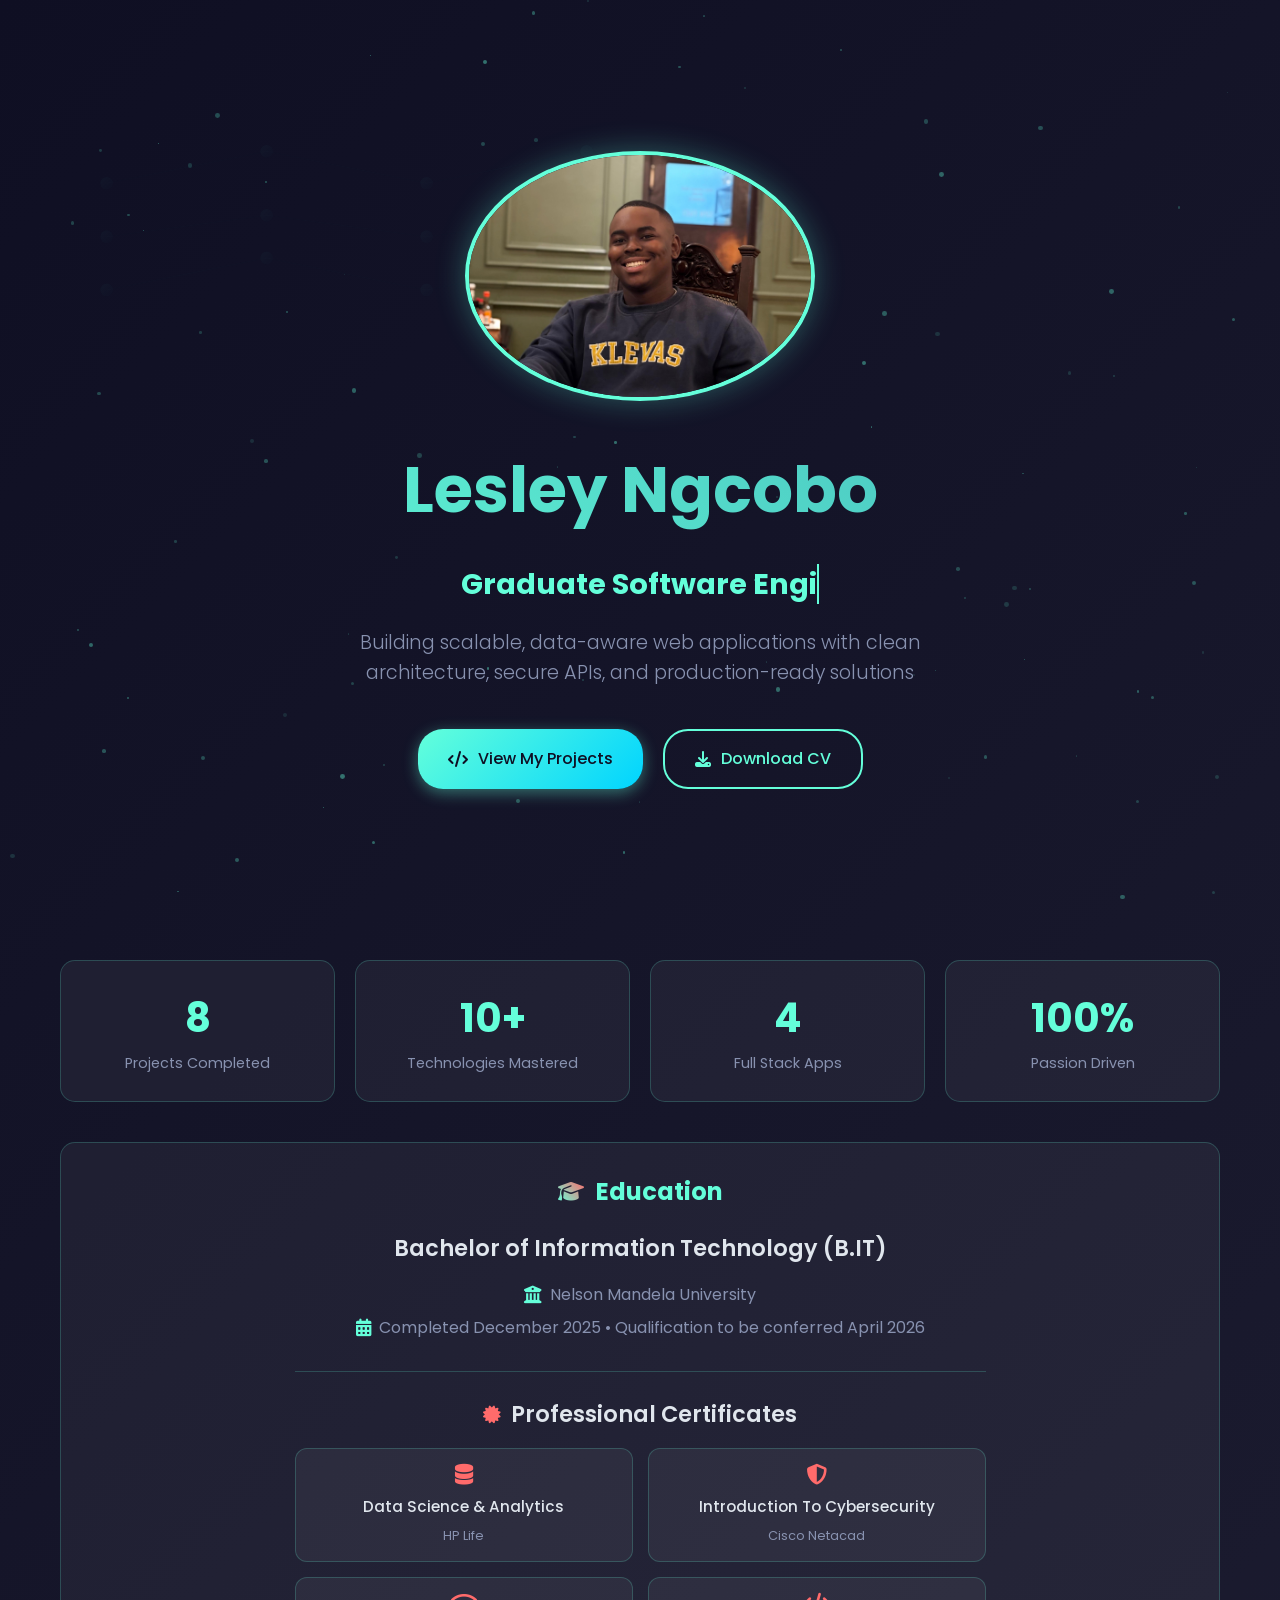
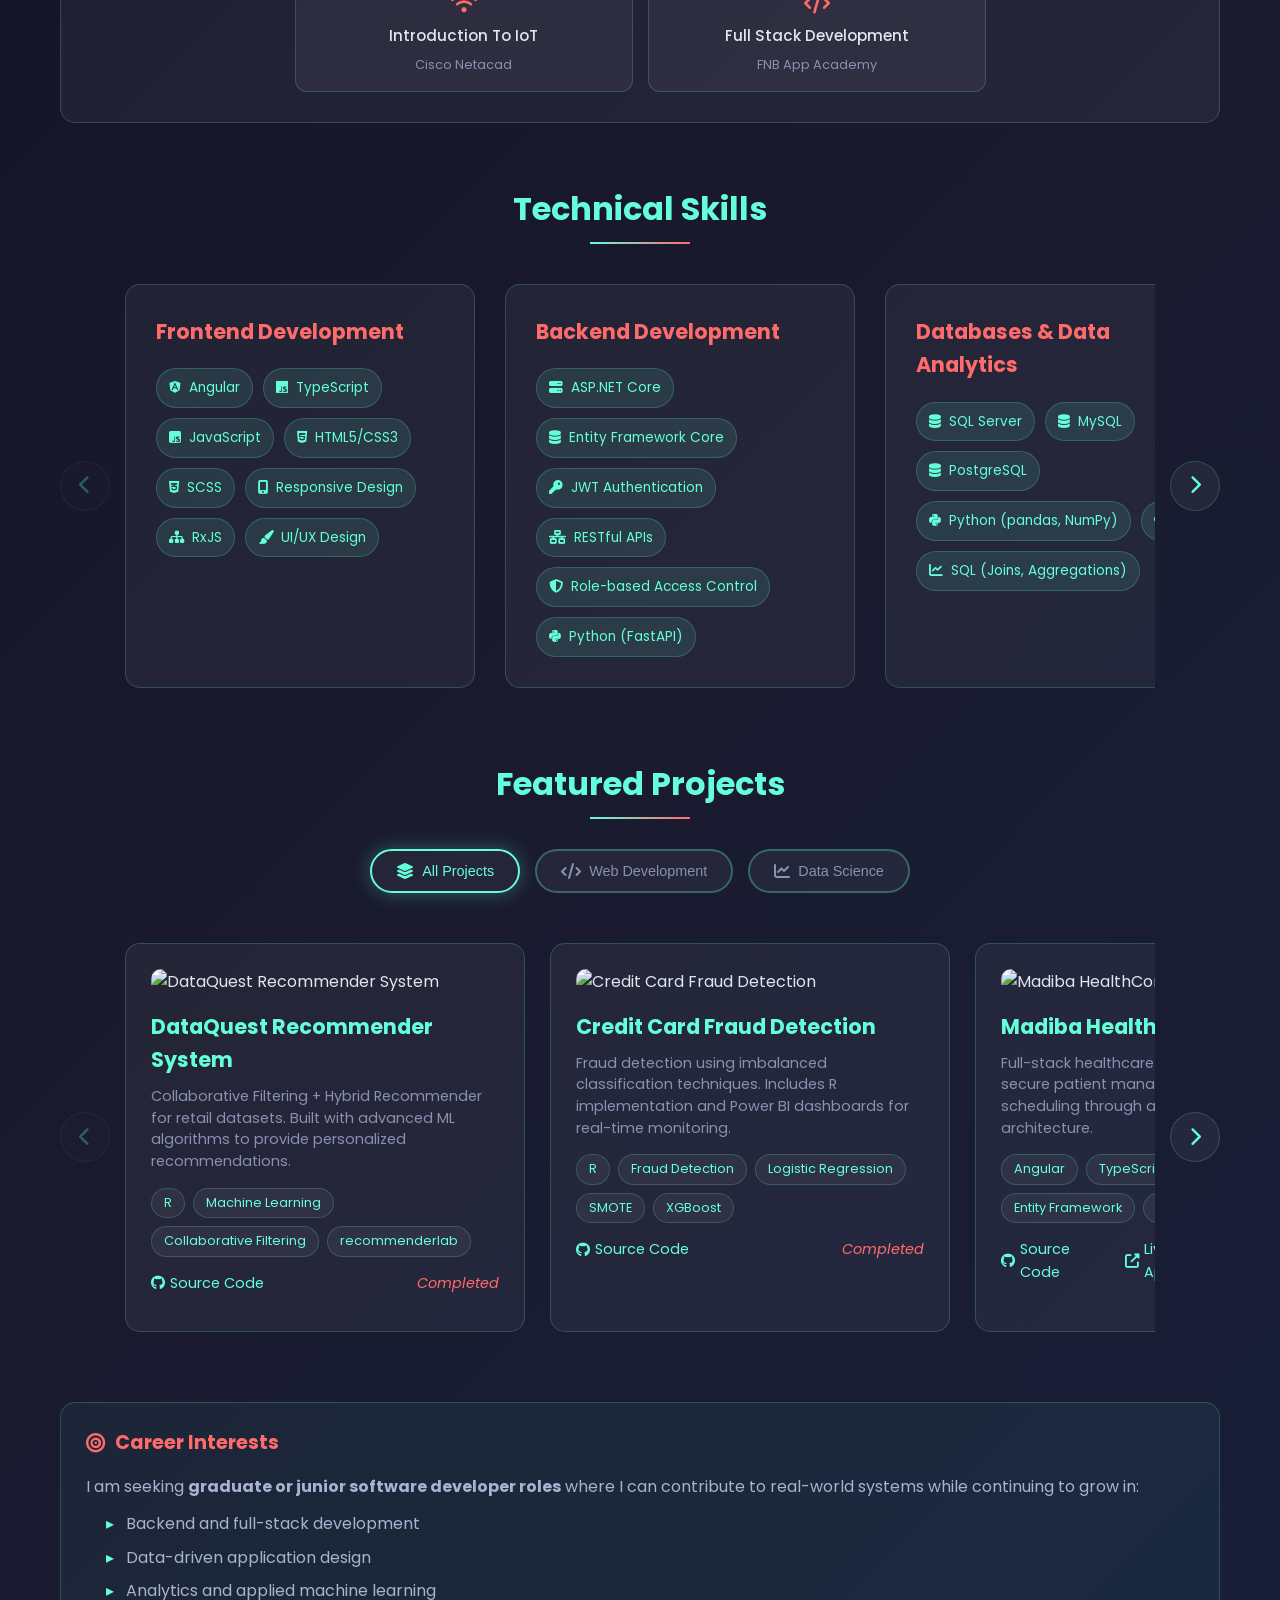
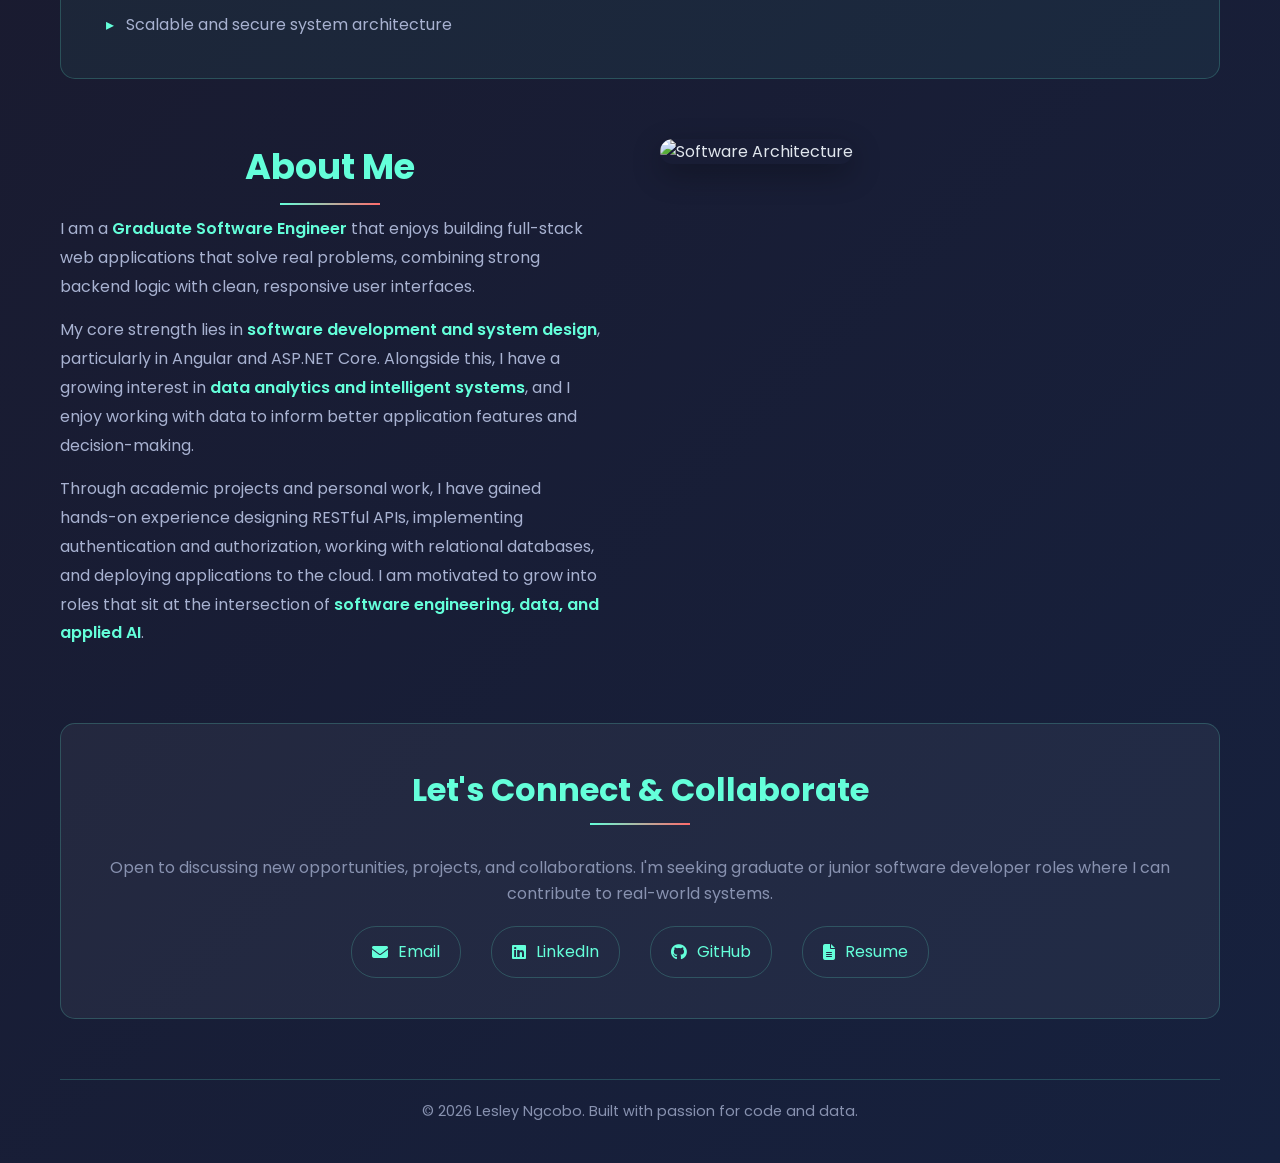
==== index.html @ ec8eefea "chore: Revamp portfolio for graduate software engineer role Updated index.html, script.js, and style" ====
<!DOCTYPE html>
<html lang="en">
<head>
    <meta charset="UTF-8">
    <meta name="viewport" content="width=device-width, initial-scale=1.0">
    <title>Lesley Ngcobo - Graduate Software Engineer</title>
    <link rel="stylesheet" href="style.css">
    <link rel="stylesheet" href="https://cdnjs.cloudflare.com/ajax/libs/font-awesome/6.4.0/css/all.min.css">
    <link href="https://fonts.googleapis.com/css2?family=JetBrains+Mono:wght@300;400;600;700&family=Poppins:wght@300;400;500;600&display=swap" rel="stylesheet">

    <link rel="apple-touch-icon" sizes="180x180" href="/apple-touch-icon.png">
    <link rel="icon" type="image/png" sizes="32x32" href="/favicon-32x32.png">
    <link rel="icon" type="image/png" sizes="16x16" href="/favicon-16x16.png">
    <link rel="manifest" href="/site.webmanifest">
    <link rel="icon" href="/favicon.ico">
    <link rel="icon" type="image/png" sizes="192x192" href="/android-chrome-192x192.png">
    <link rel="icon" type="image/png" sizes="512x512" href="/android-chrome-512x512.png">
    <link rel="canonical" href="https://lesleyngcobo.netlify.app/">

    <meta name="description" content="Portfolio of Lesley Ngcobo - Graduate Software Engineer specializing in full-stack development, Angular, ASP.NET Core, and data-aware web applications.">
    <meta name="keywords" content="Lesley Ngcobo, Graduate Software Engineer, Software Developer, Full Stack Developer, Angular Developer, ASP.NET Core Developer, Web Development, System Architecture, REST APIs, South Africa, Nelson Mandela University">
    <meta name="robots" content="index, follow, max-image-preview:large, max-snippet:-1, max-video-preview:-1">
    <meta name="author" content="Lesley Ngcobo">
    <meta name="copyright" content="Lesley Ngcobo">
    <meta name="geo.region" content="ZA-GP">
    <meta name="geo.placename" content="Gauteng">
    <meta name="google-site-verification" content="JdMaZPWGPYrRSi417ksPQ8KS4WCVLOxdy8WyY6XojS0" />
    <meta name="msvalidate.01" content="157D28B0930A8FF27DD32A2AD265877E" />

    <!-- Open Graph / Facebook -->
    <meta property="og:type" content="website">
    <meta property="og:url" content="https://lesleyngcobo.netlify.app/">
    <meta property="og:title" content="Lesley Ngcobo - Graduate Software Engineer">
    <meta property="og:description" content="Graduate Software Engineer building scalable, data-aware web applications with clean architecture, secure APIs, and production-ready solutions.">
    <meta property="og:image" content="https://lesleyngcobo.netlify.app/files/lezz.jpg">
    <meta property="og:image:secure_url" content="https://lesleyngcobo.netlify.app/files/lezz.jpg">
    <meta property="og:image:type" content="image/jpeg">
    <meta property="og:image:width" content="1200">
    <meta property="og:image:height" content="630">
    <meta property="og:image:alt" content="Lesley Ngcobo - Graduate Software Engineer">
    <meta property="og:site_name" content="Lesley Ngcobo Portfolio">
    <meta property="og:locale" content="en_ZA">
    <meta property="og:updated_time" content="2025-11-01">

    <!-- Twitter -->
    <meta name="twitter:card" content="summary_large_image">
    <meta name="twitter:url" content="https://lesleyngcobo.netlify.app/">
    <meta name="twitter:title" content="Lesley Ngcobo - Graduate Software Engineer">
    <meta name="twitter:description" content="Graduate Software Engineer building scalable, data-aware web applications with clean architecture, secure APIs, and production-ready solutions.">
    <meta name="twitter:image" content="https://lesleyngcobo.netlify.app/files/lezz.jpg">
    <meta name="twitter:image:alt" content="Lesley Ngcobo - Graduate Software Engineer">

    <!-- WhatsApp specific -->
    <meta property="og:locale" content="en_US">
    
    <!-- LinkedIn specific -->
    <meta name="linkedin:owner" content="Lesley Ngcobo">

    <script type="application/ld+json">
{
  "@context": "https://schema.org",
  "@type": "Person",
  "name": "Lesley Ngcobo",
  "url": "https://lesleyngcobo.netlify.app/",
  "image": "https://lesleyngcobo.netlify.app/files/lezz.jpg",
  "jobTitle": "Graduate Software Engineer",
  "alumniOf": {
    "@type": "EducationalOrganization",
    "name": "Nelson Mandela University"
  },
  "knowsAbout": ["Software Development", "Full-Stack Development", "Angular", "TypeScript", "ASP.NET Core", "System Architecture", "REST APIs", "Data Analytics", "API Development"],
  "sameAs": [
    "https://www.linkedin.com/in/lesley-ngcobo-449b88240/",
    "https://github.com/lesley-2198"
  ],
  "address": {
    "@type": "PostalAddress",
    "addressLocality": "Cape Town",
    "addressRegion": "Western Cape",
    "addressCountry": "ZA"
  }
}
</script>

<!-- Professional Profile Structured Data -->
<script type="application/ld+json">
{
  "@context": "https://schema.org",
  "@type": "ProfilePage",
  "dateCreated": "2025-01-01",
  "dateModified": "2025-11-01",
  "mainEntity": {
    "@type": "Person",
    "name": "Lesley Ngcobo",
    "description": "Graduate Software Engineer specializing in full-stack web development with Angular and ASP.NET Core, focusing on clean system architecture and data-aware applications",
    "hasOccupation": {
      "@type": "Occupation",
      "name": "Graduate Software Engineer",
      "occupationalCategory": "15-1132.00",
      "skills": "Software Development, Full-Stack Development, Angular, TypeScript, ASP.NET Core, REST APIs, System Architecture, Data Analytics, API Development"
    }
  }
}
</script>
    
</head>

<body>

    <!-- Loading Screen -->
    <div id="loading-screen" class="loading-screen">
        <div class="loading-content">
            <div class="neural-loader">
                <svg viewBox="0 0 200 200" xmlns="http://www.w3.org/2000/svg">
                    <!-- Central Node -->
                    <circle class="loader-node central" cx="100" cy="100" r="8" />
                    
                    <!-- Layer 1 Nodes -->
                    <circle class="loader-node layer-1" cx="50" cy="100" r="6" />
                    <circle class="loader-node layer-1" cx="150" cy="100" r="6" />
                    <circle class="loader-node layer-1" cx="100" cy="50" r="6" />
                    <circle class="loader-node layer-1" cx="100" cy="150" r="6" />
                    
                    <!-- Layer 2 Nodes -->
                    <circle class="loader-node layer-2" cx="30" cy="70" r="5" />
                    <circle class="loader-node layer-2" cx="30" cy="130" r="5" />
                    <circle class="loader-node layer-2" cx="170" cy="70" r="5" />
                    <circle class="loader-node layer-2" cx="170" cy="130" r="5" />
                    <circle class="loader-node layer-2" cx="70" cy="30" r="5" />
                    <circle class="loader-node layer-2" cx="130" cy="30" r="5" />
                    <circle class="loader-node layer-2" cx="70" cy="170" r="5" />
                    <circle class="loader-node layer-2" cx="130" cy="170" r="5" />
                    
                    <!-- Connections -->
                    <line class="loader-connection" x1="100" y1="100" x2="50" y2="100" />
                    <line class="loader-connection" x1="100" y1="100" x2="150" y2="100" />
                    <line class="loader-connection" x1="100" y1="100" x2="100" y2="50" />
                    <line class="loader-connection" x1="100" y1="100" x2="100" y2="150" />
                    
                    <line class="loader-connection" x1="50" y1="100" x2="30" y2="70" />
                    <line class="loader-connection" x1="50" y1="100" x2="30" y2="130" />
                    <line class="loader-connection" x1="150" y1="100" x2="170" y2="70" />
                    <line class="loader-connection" x1="150" y1="100" x2="170" y2="130" />
                    <line class="loader-connection" x1="100" y1="50" x2="70" y2="30" />
                    <line class="loader-connection" x1="100" y1="50" x2="130" y2="30" />
                    <line class="loader-connection" x1="100" y1="150" x2="70" y2="170" />
                    <line class="loader-connection" x1="100" y1="150" x2="130" y2="170" />
                </svg>
            </div>
            
            <div class="loading-text">
                <span class="loading-letter">L</span>
                <span class="loading-letter">O</span>
                <span class="loading-letter">A</span>
                <span class="loading-letter">D</span>
                <span class="loading-letter">I</span>
                <span class="loading-letter">N</span>
                <span class="loading-letter">G</span>
            </div>
            
            <div class="loading-bar">
                <div class="loading-bar-fill"></div>
            </div>
            
            <p class="loading-subtitle">Initializing System Architecture...</p>
        </div>
    </div>
    
    <!-- Floating Particles Background -->
    <div id="particles-container"></div>
    
    <!-- Neural Network SVG Background -->
    <svg class="neural-bg" viewBox="0 0 1200 800" xmlns="http://www.w3.org/2000/svg">
        <defs>
            <linearGradient id="nodeGradient" x1="0%" y1="0%" x2="100%" y2="100%">
                <stop offset="0%" style="stop-color:#64ffda;stop-opacity:0.3" />
                <stop offset="100%" style="stop-color:#4ecdc4;stop-opacity:0.1" />
            </linearGradient>
            <linearGradient id="connectionGradient" x1="0%" y1="0%" x2="100%" y2="0%">
                <stop offset="0%" style="stop-color:#64ffda;stop-opacity:0.2" />
                <stop offset="50%" style="stop-color:#4ecdc4;stop-opacity:0.4" />
                <stop offset="100%" style="stop-color:#64ffda;stop-opacity:0.2" />
            </linearGradient>
        </defs>
        
        <!-- Neural Network Connections -->
        <g class="connections">
            <line x1="100" y1="150" x2="250" y2="120" stroke="url(#connectionGradient)" stroke-width="1" opacity="0.4"/>
            <line x1="100" y1="200" x2="250" y2="180" stroke="url(#connectionGradient)" stroke-width="1" opacity="0.4"/>
            <line x1="100" y1="250" x2="250" y2="220" stroke="url(#connectionGradient)" stroke-width="1" opacity="0.4"/>
            <line x1="250" y1="120" x2="400" y2="150" stroke="url(#connectionGradient)" stroke-width="1" opacity="0.4"/>
            <line x1="250" y1="180" x2="400" y2="200" stroke="url(#connectionGradient)" stroke-width="1" opacity="0.4"/>
            <line x1="250" y1="220" x2="400" y2="250" stroke="url(#connectionGradient)" stroke-width="1" opacity="0.4"/>
            <line x1="400" y1="150" x2="550" y2="120" stroke="url(#connectionGradient)" stroke-width="1" opacity="0.4"/>
            <line x1="400" y1="200" x2="550" y2="180" stroke="url(#connectionGradient)" stroke-width="1" opacity="0.4"/>
            <line x1="400" y1="250" x2="550" y2="220" stroke="url(#connectionGradient)" stroke-width="1" opacity="0.4"/>
            <line x1="550" y1="120" x2="700" y2="150" stroke="url(#connectionGradient)" stroke-width="1" opacity="0.4"/>
            <line x1="550" y1="180" x2="700" y2="200" stroke="url(#connectionGradient)" stroke-width="1" opacity="0.4"/>
            <line x1="550" y1="220" x2="700" y2="250" stroke="url(#connectionGradient)" stroke-width="1" opacity="0.4"/>
        </g>
        
        <!-- Neural Network Nodes -->
        <g class="nodes">
            <circle cx="100" cy="150" r="6" fill="url(#nodeGradient)" class="node"/>
            <circle cx="100" cy="200" r="6" fill="url(#nodeGradient)" class="node"/>
            <circle cx="100" cy="250" r="6" fill="url(#nodeGradient)" class="node"/>
            <circle cx="250" cy="120" r="6" fill="url(#nodeGradient)" class="node"/>
            <circle cx="250" cy="180" r="6" fill="url(#nodeGradient)" class="node"/>
            <circle cx="250" cy="220" r="6" fill="url(#nodeGradient)" class="node"/>
            <circle cx="400" cy="150" r="6" fill="url(#nodeGradient)" class="node"/>
            <circle cx="400" cy="200" r="6" fill="url(#nodeGradient)" class="node"/>
            <circle cx="400" cy="250" r="6" fill="url(#nodeGradient)" class="node"/>
            <circle cx="550" cy="120" r="6" fill="url(#nodeGradient)" class="node"/>
            <circle cx="550" cy="180" r="6" fill="url(#nodeGradient)" class="node"/>
            <circle cx="550" cy="220" r="6" fill="url(#nodeGradient)" class="node"/>
            <circle cx="700" cy="150" r="6" fill="url(#nodeGradient)" class="node"/>
            <circle cx="700" cy="200" r="6" fill="url(#nodeGradient)" class="node"/>
            <circle cx="700" cy="250" r="6" fill="url(#nodeGradient)" class="node"/>
        </g>
    </svg>

    <!-- Navigation Header -->
    <nav class="nav-header">
        <div class="nav-container">
            <a href="#hero" class="nav-logo">
                <img src="files/lezz.jpg" alt="Lesley Ngcobo - Graduate Software Engineer" class="nav-profile-img">
                <span class="nav-name">Lesley Ngcobo</span>
            </a>

            <div class="nav-menu">
                <a href="#education" class="nav-link">Education</a>
                <a href="#skills" class="nav-link">Skills</a>
                <a href="#projects" class="nav-link">Projects</a>
                <a href="#about" class="nav-link">About</a>
                <a href="#contact" class="nav-link">Contact</a>
            </div>

            <button class="nav-toggle" aria-label="Toggle navigation" aria-expanded="false">
                <span></span>
                <span></span>
                <span></span>
            </button>
        </div>
    </nav>

    <div class="container">
        <!-- Hero Section -->
        <section id="hero" class="hero">
            <div class="hero-content">
                <img src="files/lezz.jpg" alt="Lesley Ngcobo - Graduate Software Engineer" class="profile-img">
                <h1 class="hero-name">Lesley Ngcobo</h1>
                <h2 class="hero-title">
                    <span id="typing-text"></span><span class="cursor"></span>
                </h2>
                <p class="hero-subtitle">Building scalable, data-aware web applications with clean architecture, secure APIs, and production-ready solutions</p>
                <div class="hero-buttons">
                    <a href="#projects" class="btn btn-primary">
                        <i class="fas fa-code"></i>
                        <span>View My Projects</span>
                    </a>
                    <a href="files/Lesley - Resume.pdf" class="btn btn-secondary" download>
                        <i class="fas fa-download"></i>
                        <span>Download CV</span>
                    </a>
                </div>
            </div>
        </section>

        <!-- Stats Dashboard -->
        <section class="stats-dashboard">
            <div class="stat-card">
                <span class="stat-number" id="projects-count">8</span>
                <span class="stat-label">Projects Completed</span>
            </div>
            <div class="stat-card">
                <span class="stat-number" id="datasets-count">10+</span>
                <span class="stat-label">Technologies Mastered</span>
            </div>
            <div class="stat-card">
                <span class="stat-number" id="models-count">4</span>
                <span class="stat-label">Full Stack Apps</span>
            </div>
            <div class="stat-card">
                <span class="stat-number" id="accuracy-rate">100%</span>
                <span class="stat-label">Passion Driven</span>
            </div>
        </section>

        <!-- Qualification Section -->
        <section id="education" class="qualification-section">
            <h2 class="qualification-title">
                <i class="fas fa-graduation-cap"></i> Education
            </h2>
            <div class="qualification-content">
                <div class="degree-info">
                    <h3>Bachelor of Information Technology (B.IT)</h3>
                    <p><i class="fas fa-university"></i> Nelson Mandela University</p>
                    <p><i class="fas fa-calendar-alt"></i> Completed December 2025 • Qualification to be conferred April 2026</p>
                    
                    <div class="certificates-section">
                        <h3 class="certificates-title">
                            <i class="fas fa-certificate"></i> Professional Certificates
                        </h3>
                        <div class="certificates-grid">
                            <a href="https://www.life-global.org/certificate/0bccce7f-6554-48b0-8d6d-ebbd5aeb0b27" class="certificate-btn" target="_blank" rel="noopener noreferrer">
                                <i class="fas fa-database"></i>
                                <span>Data Science & Analytics</span>
                                <small>HP Life</small>
                            </a>
                            <a href="https://www.credly.com/badges/cf8c7989-9ec0-4044-8a0b-2c7416d42c2a/public_url" class="certificate-btn" target="_blank" rel="noopener noreferrer">
                                <i class="fas fa-shield-alt"></i>
                                <span>Introduction To Cybersecurity</span>
                                <small>Cisco Netacad</small>
                            </a>
                            <a href="https://www.credly.com/badges/c267dd0b-f67a-4377-97c9-08b9f40afbbd/public_url" class="certificate-btn" target="_blank" rel="noopener noreferrer">
                                <i class="fas fa-wifi"></i>
                                <span>Introduction To IoT</span>
                                <small>Cisco Netacad</small>
                            </a>
                            <a href="files/Lesley - FNB App Academy Certificate.pdf" class="certificate-btn" target="_blank" rel="noopener noreferrer">
                                <i class="fas fa-code"></i>
                                <span>Full Stack Development</span>
                                <small>FNB App Academy</small>
                            </a>
                        </div>
                    </div>
                </div>
            </div>
        </section>

        <!-- Skills Section -->
        <section id="skills" class="skills-section">
            <h2 class="section-title"> Technical Skills</h2>
            <div class="skills-scroll-container">
                <button class="skills-scroll-btn skills-scroll-left" aria-label="Scroll left">
                    <i class="fas fa-chevron-left"></i>
                </button>
                <div class="skills-grid" id="skillsGrid">
                <div class="skill-category">
                    <h3 class="category-title"> Frontend Development </h3>
                    <div class="tech-stack">
                        <div class="tech-item"><i class="fab fa-angular"></i> Angular</div>
                        <div class="tech-item"><i class="fab fa-js"></i> TypeScript</div>
                        <div class="tech-item"><i class="fab fa-js-square"></i> JavaScript</div>
                        <div class="tech-item"><i class="fab fa-html5"></i> HTML5/CSS3</div>
                        <div class="tech-item"><i class="fab fa-css3-alt"></i> SCSS</div>
                        <div class="tech-item"><i class="fas fa-mobile-alt"></i> Responsive Design</div>
                        <div class="tech-item"><i class="fas fa-sitemap"></i> RxJS</div>
                        <div class="tech-item"><i class="fas fa-paint-brush"></i> UI/UX Design</div>
                    </div>
                </div>

                <div class="skill-category">
                    <h3 class="category-title"> Backend Development </h3>
                    <div class="tech-stack">
                        <div class="tech-item"><i class="fas fa-server"></i> ASP.NET Core</div>
                        <div class="tech-item"><i class="fas fa-database"></i> Entity Framework Core</div>
                        <div class="tech-item"><i class="fas fa-key"></i> JWT Authentication</div>
                        <div class="tech-item"><i class="fas fa-network-wired"></i> RESTful APIs</div>
                        <div class="tech-item"><i class="fas fa-shield-alt"></i> Role-based Access Control</div>
                        <div class="tech-item"><i class="fab fa-python"></i> Python (FastAPI)</div>
                    </div>
                </div>

                <div class="skill-category">
                    <h3 class="category-title"> Databases & Data Analytics </h3>
                    <div class="tech-stack">
                        <div class="tech-item"><i class="fas fa-database"></i> SQL Server</div>
                        <div class="tech-item"><i class="fas fa-database"></i> MySQL</div>
                        <div class="tech-item"><i class="fas fa-database"></i> PostgreSQL</div>
                        <div class="tech-item"><i class="fab fa-python"></i> Python (pandas, NumPy)</div>
                        <div class="tech-item"><i class="fab fa-r-project"></i> R</div>
                        <div class="tech-item"><i class="fas fa-chart-line"></i> SQL (Joins, Aggregations)</div>
                    </div>
                </div>

                <div class="skill-category">
                    <h3 class="category-title"> Tools & Platforms </h3>
                    <div class="tech-stack">
                        <div class="tech-item"><i class="fab fa-git-alt"></i> Git & GitHub</div>
                        <div class="tech-item"><i class="fas fa-cloud"></i> Azure</div>
                        <div class="tech-item"><i class="fas fa-cloud"></i> Vercel</div>
                        <div class="tech-item"><i class="fab fa-docker"></i> Docker</div>
                        <div class="tech-item"><i class="fas fa-code"></i> Visual Studio</div>
                        <div class="tech-item"><i class="fas fa-code"></i> VS Code</div>
                    </div>
                </div>
                </div>
                <button class="skills-scroll-btn skills-scroll-right" aria-label="Scroll right">
                    <i class="fas fa-chevron-right"></i>
                </button>
            </div>
        </section>

        <!-- Projects Section -->
        <section id="projects" class="projects-section">
            <h2 class="section-title">Featured Projects</h2>
            
            <!-- Project Toggle Buttons -->
            <div class="project-toggle-container">
                <button class="project-toggle-btn active" data-category="all">
                    <i class="fas fa-layer-group"></i>
                    <span>All Projects</span>
                </button>
                <button class="project-toggle-btn" data-category="web-dev">
                    <i class="fas fa-code"></i>
                    <span>Web Development</span>
                </button>
                <button class="project-toggle-btn" data-category="data-science">
                    <i class="fas fa-chart-line"></i>
                    <span>Data Science</span>
                </button>
            </div>

            <div class="projects-scroll-container">
                <button class="projects-scroll-btn projects-scroll-left" aria-label="Scroll left">
                    <i class="fas fa-chevron-left"></i>
                </button>
                <div class="projects-grid" id="projectsGrid">
                <!-- Data Science Projects -->
                <div class="project-card" data-category="data-science">
                    <img src="https://images.unsplash.com/photo-1534723328310-e82dad3ee43f?ixlib=rb-4.0.3&ixid=M3wxMjA3fDB8MHxwaG90by1wYWdlfHx8fGVufDB8fHx8fA%3D%3D&auto=format&fit=crop&w=436&q=80" alt="DataQuest Recommender System" class="project-image">
                    <h3 class="project-title">DataQuest Recommender System</h3>
                    <p class="project-description">
                        Collaborative Filtering + Hybrid Recommender for retail datasets. Built with advanced ML algorithms to provide personalized recommendations.
                    </p>
                    <div class="project-tech">
                        <span class="tech-tag">R</span>
                        <span class="tech-tag">Machine Learning</span>
                        <span class="tech-tag">Collaborative Filtering</span>
                        <span class="tech-tag">recommenderlab</span>
                    </div>
                    <div class="project-links">
                        <a href="https://github.com/lesley-2198/DataquestRcSys2025.git" class="project-link" target="_blank">
                            <i class="fab fa-github"></i> Source Code
                        </a>
                        <span class="project-status">Completed</span>
                    </div>
                </div>

                <div class="project-card" data-category="data-science">
                    <img src="https://images.unsplash.com/photo-1563013544-824ae1b704d3?ixlib=rb-4.0.3&ixid=M3wxMjA3fDB8MHxwaG90by1wYWdlfHx8fGVufDB8fHx8fA%3D%3D&auto=format&fit=crop&w=1170&q=80" alt="Credit Card Fraud Detection" class="project-image">
                    <h3 class="project-title">Credit Card Fraud Detection</h3>
                    <p class="project-description">
                        Fraud detection using imbalanced classification techniques. Includes R implementation and Power BI dashboards for real-time monitoring.
                    </p>
                    <div class="project-tech">
                        <span class="tech-tag">R</span>
                        <span class="tech-tag">Fraud Detection</span>
                        <span class="tech-tag">Logistic Regression</span>
                        <span class="tech-tag">SMOTE</span>
                        <span class="tech-tag">XGBoost</span>
                    </div>
                    <div class="project-links">
                        <a href="https://github.com/lesley-2198/CreditCardFraudDetection.git" class="project-link" target="_blank">
                            <i class="fab fa-github"></i> Source Code
                        </a>
                        <span class="project-status">Completed</span>
                    </div>
                </div>

                <!-- Web Development Projects -->
                 <div class="project-card" data-category="web-dev">
                    <img src="https://images.unsplash.com/photo-1576091160399-112ba8d25d1d?w=800&q=80" alt="Madiba HealthConnect" class="project-image">
                    <h3 class="project-title">Madiba HealthConnect</h3>
                    <p class="project-description">
                        Full-stack healthcare web platform enabling secure patient management and appointment scheduling through a clean, modular architecture.
                    </p>
                    <div class="project-tech">
                        <span class="tech-tag">Angular</span>
                        <span class="tech-tag">TypeScript</span>
                        <span class="tech-tag">ASP.NET Core</span>
                        <span class="tech-tag">Entity Framework</span>
                        <span class="tech-tag">SQL Server</span>
                        <span class="tech-tag">JWT Auth</span>
                    </div>
                    <div class="project-links">
                        <a href="https://github.com/lesley-2198/Madiba-HealthConnect" class="project-link" target="_blank">
                            <i class="fab fa-github"></i> Source Code
                        </a>
                        <a href="https://madiba-health-connect.vercel.app" class="project-link" target="_blank">
                            <i class="fas fa-external-link-alt"></i> Live Application
                        </a>
                        <span class="project-status">Completed</span>
                    </div>
                </div>

                <div class="project-card" data-category="web-dev">
                    <img src="https://images.unsplash.com/photo-1522202176988-66273c2fd55f?w=800&q=80" alt="SkillBridge" class="project-image">
                    <h3 class="project-title">SkillBridge</h3>
                    <p class="project-description">
                        Educational platform connecting students with courses and bursary opportunities. Developed the course and bursary APIs using Python, providing RESTful endpoints for course management and bursary applications.
                    </p>
                    <div class="project-tech">
                        <span class="tech-tag">Python</span>
                        <span class="tech-tag">FastAPI</span>
                        <span class="tech-tag">RESTful APIs</span>
                        <span class="tech-tag">Backend Development</span>
                        <span class="tech-tag">API Design</span>
                    </div>
                    <div class="project-links">
                        <a href="https://sbridge.netlify.app/" class="project-link" target="_blank">
                            <i class="fas fa-external-link-alt"></i> Landing Page
                        </a>
                        <a href="https://skillsbridge-14eb8.web.app/" class="project-link" target="_blank">
                            <i class="fas fa-external-link-alt"></i> Web Application
                        </a>
                        <span class="project-status">Completed</span>
                    </div>
                </div>

                <div class="project-card" data-category="web-dev">
                    <img src="https://images.unsplash.com/photo-1560518883-ce09059eeffa?ixlib=rb-4.0.3&ixid=M3wxMjA3fDB8MHxwa90by1wYWdlfHx8fGVufDB8fHx8fA%3D%3D&auto=format&fit=crop&w=1073&q=80" alt="PropertyQuest" class="project-image">
                    <h3 class="project-title">PropertyQuest</h3>
                    <p class="project-description">
                        Real estate web platform with responsive Angular-based UI focused on clean component architecture and reactive programming.
                    </p>
                    <div class="project-tech">
                        <span class="tech-tag">Angular</span>
                        <span class="tech-tag">TypeScript</span>
                        <span class="tech-tag">SCSS</span>
                        <span class="tech-tag">RxJS</span>
                        <span class="tech-tag">Responsive Design</span>
                    </div>
                    <div class="project-links">
                        <a href="https://github.com/lesley-2198/PropertyQuest.git" class="project-link" target="_blank">
                            <i class="fab fa-github"></i> Source Code
                        </a>
                        <span class="project-status">In Development</span>
                    </div>
                </div>

                <div class="project-card" data-category="web-dev">
                    <img src="https://images.unsplash.com/photo-1460925895917-afdab827c52f?ixlib=rb-4.0.3&ixid=M3wxMjA3fDB8MHxwaG90by1wYWdlfHx8fGVufDB8fHx8fA%3D%3D&auto=format&fit=crop&w=1115&q=80" alt="Client Portfolio Website" class="project-image">
                    <h3 class="project-title">Client Portfolio Website</h3>
                    <p class="project-description">
                        Developed a responsive portfolio website for a client, translating requirements into a functional and polished web presence.
                    </p>
                    <div class="project-tech">
                        <span class="tech-tag">HTML5</span>
                        <span class="tech-tag">CSS3</span>
                        <span class="tech-tag">JavaScript</span>
                        <span class="tech-tag">Responsive Design</span>
                    </div>
                    <div class="project-links">
                        <a href="https://bongiwe.netlify.app" class="project-link" target="_blank">
                            <i class="fas fa-external-link-alt"></i> Live Website
                        </a>
                        <span class="project-status">Completed</span>
                    </div>
                </div>

                <div class="project-card" data-category="web-dev">
                    <img src="https://images.unsplash.com/photo-1517077304055-6e89abbf09b0?ixlib=rb-4.0.3&ixid=M3wxMjA3fDB8MHxwaG90by1wYWdlfHx8fGVufDB8fHx8fA%3D%3D&auto=format&fit=crop&w=1169&q=80" alt="Personal Portfolio Website" class="project-image">
                    <h3 class="project-title">Personal Portfolio Website</h3>
                    <p class="project-description">
                        A custom-built portfolio website to showcase my projects, skills, and professional profile. Designed with a focus on clarity, responsiveness, and performance.
                    </p>
                    <div class="project-tech">
                        <span class="tech-tag">HTML5</span>
                        <span class="tech-tag">CSS3</span>
                        <span class="tech-tag">JavaScript</span>
                        <span class="tech-tag">Responsive Design</span>
                        <span class="tech-tag">Performance</span>
                    </div>
                    <span class="project-status">Completed</span>
                </div>
                </div>
                <button class="projects-scroll-btn projects-scroll-right" aria-label="Scroll right">
                    <i class="fas fa-chevron-right"></i>
                </button>
            </div>
        </section>

        <div class="career-interests">
            <h3><i class="fas fa-bullseye"></i> Career Interests</h3>
            <p>I am seeking <strong>graduate or junior software developer roles</strong> where I can contribute to real-world systems while continuing to grow in:</p>
            <ul>
                <li>Backend and full-stack development</li>
                <li>Data-driven application design</li>
                <li>Analytics and applied machine learning</li>
                <li>Scalable and secure system architecture</li>
            </ul>
        </div>

        <!-- About Section -->
        <section id="about" class="about-section">
            <div class="about-content">
                <h2 class="section-title">About Me</h2>
                <p>I am a <strong>Graduate Software Engineer</strong> that enjoys building full-stack web applications that solve real problems, combining strong backend logic with clean, responsive user interfaces.</p>
                <p>My core strength lies in <strong>software development and system design</strong>, particularly in Angular and ASP.NET Core. Alongside this, I have a growing interest in <strong>data analytics and intelligent systems</strong>, and I enjoy working with data to inform better application features and decision-making.</p>
                <p>Through academic projects and personal work, I have gained hands-on experience designing RESTful APIs, implementing authentication and authorization, working with relational databases, and deploying applications to the cloud. I am motivated to grow into roles that sit at the intersection of <strong>software engineering, data, and applied AI</strong>.</p>
            </div>
            
            <div class="about-visual">
                <img src="https://images.unsplash.com/photo-1551288049-bebda4e38f71?ixlib=rb-4.0.3&ixid=M3wxMjA3fDB8MHxwaG90by1wYWdlfHx8fGVufDB8fHx8fA%3D%3D&auto=format&fit=crop&w=1170&q=80" alt="Software Architecture" style="width: 100%; border-radius: 15px;">
            </div>
        </section>

        <!-- Contact Section -->
        <section id="contact" class="contact-section">
            <h2 class="section-title">Let's Connect & Collaborate</h2>
            <p style="color: #8892b0; margin-bottom: 20px;">
                Open to discussing new opportunities, projects, and collaborations. I'm seeking graduate or junior software developer roles where I can contribute to real-world systems.
            </p>
            <div class="contact-links">
                <a href="mailto:lesleyngcobo45@gmail.com" class="contact-link">
                    <i class="fas fa-envelope"></i> Email
                </a>
                <a href="https://www.linkedin.com/in/lesley-ngcobo-449b88240/" class="contact-link" target="_blank">
                    <i class="fab fa-linkedin"></i> LinkedIn
                </a>
                <a href="https://github.com/lesley-2198" class="contact-link" target="_blank">
                    <i class="fab fa-github"></i> GitHub
                </a>
                <a href="files/Lesley Ngcobo - Resume.pdf" class="contact-link" download>
                    <i class="fas fa-file-alt"></i> Resume
                </a>
            </div>
        </section>

        <!-- Footer -->
        <footer class="footer">
            <p>© 2026 Lesley Ngcobo. Built with passion for code and data.</p>
        </footer>
    </div>

    <script src="script.js"></script>
</body>
</html>
---- style.css ----
/* Import fonts */
@import url('https://fonts.googleapis.com/css2?family=JetBrains+Mono:wght@300;400;600;700&family=Poppins:wght@300;400;500;600&display=swap');

/* Reset and base styles */
* {
    margin: 0;
    padding: 0;
    box-sizing: border-box;
}

body {
    font-family: 'Poppins', sans-serif;
    background: linear-gradient(135deg, #0f0f23 0%, #1a1a2e 50%, #16213e 100%);
    color: #e0e6ed;
    line-height: 1.6;
    overflow-x: hidden;
    position: relative;
    -webkit-font-smoothing: antialiased;
    -moz-osx-font-smoothing: grayscale;
}

/* Floating Particles Background */
#particles-container {
    position: fixed;
    top: 0;
    left: 0;
    width: 100%;
    height: 100%;
    pointer-events: none;
    z-index: 1;
}

.particle {
    position: absolute;
    background: #64ffda;
    border-radius: 50%;
    opacity: 0.6;
    animation: float 6s ease-in-out infinite;
}

@keyframes float {
    0%, 100% { 
        transform: translateY(0px) rotate(0deg); 
        opacity: 0.6;
    }
    50% { 
        transform: translateY(-20px) rotate(180deg); 
        opacity: 0.3;
    }
}

/* Neural Network Background */
.neural-bg {
    position: fixed;
    top: 0;
    left: 0;
    width: 100%;
    height: 100%;
    opacity: 0.1;
    z-index: 0;
    pointer-events: none;
}

.neural-bg .node {
    animation: pulse 3s ease-in-out infinite;
}

.neural-bg .connections line {
    animation: flow 4s ease-in-out infinite;
}

@keyframes pulse {
    0%, 100% { opacity: 0.3; }
    50% { opacity: 0.6; }
}

@keyframes flow {
    0% { stroke-dasharray: 0 1000; }
    50% { stroke-dasharray: 1000 0; }
    100% { stroke-dasharray: 0 1000; }
}

/* Navigation Header */
.nav-header {
    position: fixed;
    top: 0;
    left: 0;
    width: 100%;
    background: rgba(15, 15, 35, 0.95);
    backdrop-filter: blur(20px);
    -webkit-backdrop-filter: blur(20px);
    border-bottom: 1px solid rgba(100, 255, 218, 0.2);
    z-index: 1000;
    transition: all 0.3s ease;
    transform: translateY(-100%);
}

.nav-header.nav-visible {
    transform: translateY(0);
}

.nav-container {
    max-width: 1200px;
    margin: 0 auto;
    padding: 0 20px;
    display: flex;
    justify-content: space-between;
    align-items: center;
    height: 70px;
    position: relative;
}

.nav-logo {
    text-decoration: none;
    color: inherit;
    display: flex;
    align-items: center;
    gap: 15px;
}

.nav-profile-img {
    width: 40px;
    height: 40px;
    border-radius: 50%;
    object-fit: cover;
    border: 2px solid #64ffda;
    transition: all 0.3s ease;
}

.nav-name {
    font-size: 1.2rem;
    font-weight: 600;
    color: #64ffda;
    transition: color 0.3s ease;
}

.nav-menu {
    display: flex;
    gap: 30px;
    transition: all 0.3s cubic-bezier(0.4, 0, 0.2, 1);
}

.nav-link {
    color: #e0e6ed;
    text-decoration: none;
    font-weight: 500;
    transition: all 0.3s ease;
    position: relative;
}

.nav-link:hover {
    color: #64ffda;
}

.nav-link::after {
    content: '';
    position: absolute;
    bottom: -5px;
    left: 0;
    width: 0;
    height: 2px;
    background: #64ffda;
    transition: width 0.3s ease;
}

.nav-link:hover::after {
    width: 100%;
}

.nav-container {
    display: flex;
    align-items: center;
}

.nav-toggle {
    display: none;
    flex-direction: column;
    gap: 4px;
    cursor: pointer;
    padding: 5px;
    z-index: 1002;
    background: none;
    border: none;
}

.nav-toggle span {
    width: 25px;
    height: 3px;
    background: #64ffda;
    transition: all 0.3s ease;
    border-radius: 2px;
    transform-origin: center;
}

.nav-toggle.active span:nth-child(1) {
    transform: rotate(45deg) translate(5px, 5px);
}

.nav-toggle.active span:nth-child(2) {
    opacity: 0;
}

.nav-toggle.active span:nth-child(3) {
    transform: rotate(-45deg) translate(7px, -6px);
}

.container {
    max-width: 1200px;
    margin: 0 auto;
    padding: 20px;
    position: relative;
    z-index: 2;
    width: 100%;
}

/* Hero Section */
.hero {
    text-align: center;
    padding: 80px 0;
    position: relative;
    min-height: 100vh;
    display: flex;
    align-items: center;
    justify-content: center;
    width: 100%;
}

.hero-content {
    max-width: 800px;
}

.profile-img {
    width: 350px;
    height: 250px;
    border-radius: 50%;
    object-fit: cover;
    border: 4px solid #64ffda;
    margin: 0 auto 30px;
    box-shadow: 0 0 30px rgba(100, 255, 218, 0.3);
    transition: all 0.3s ease, border-color 0.3s ease, box-shadow 0.3s ease;
}

.hero-name {
    font-size: 4rem;
    font-weight: 700;
    background: linear-gradient(45deg, #64ffda, #4ecdc4, #00d4ff, #ff6b6b);
    background-size: 400% 400%;
    -webkit-background-clip: text;
    -webkit-text-fill-color: transparent;
    background-clip: text;
    animation: gradientShift 4s ease-in-out infinite;
    margin-bottom: 20px;
    transition: background 0.3s ease;
}

.hero-title {
    font-size: 1.8rem;
    color: #64ffda;
    margin-bottom: 20px;
    min-height: 2.5rem;
    transition: color 0.3s ease;
}

.cursor {
    border-right: 2px solid #64ffda;
    animation: blink 1s infinite;
}

.hero-subtitle {
    font-size: 1.2rem;
    color: #8892b0;
    font-weight: 300;
    margin-bottom: 40px;
    transition: color 0.3s ease;
    max-width: 600px;
    margin-left: auto;
    margin-right: auto;
    line-height: 1.6;
}

.hero-buttons {
    display: flex;
    gap: 20px;
    justify-content: center;
    flex-wrap: wrap;
    margin-top: 30px;
}

.btn {
    display: flex;
    align-items: center;
    gap: 10px;
    padding: 15px 30px;
    border-radius: 25px;
    font-size: 1rem;
    font-weight: 500;
    text-decoration: none;
    transition: all 0.3s ease;
    border: none;
    cursor: pointer;
}

.btn-primary {
    background: linear-gradient(135deg, #64ffda, #00d4ff);
    color: #0f0f23;
    box-shadow: 0 4px 15px rgba(100, 255, 218, 0.4);
}

.btn-primary:hover {
    transform: translateY(-3px);
    box-shadow: 0 8px 25px rgba(100, 255, 218, 0.6);
}

.btn-secondary {
    background: transparent;
    color: #64ffda;
    border: 2px solid #64ffda;
}

.btn-secondary:hover {
    background: rgba(100, 255, 218, 0.1);
    transform: translateY(-3px);
}

@keyframes gradientShift {
    0%, 100% { background-position: 0% 50%; }
    50% { background-position: 100% 50%; }
}

@keyframes blink {
    0%, 50% { border-color: #64ffda; }
    51%, 100% { border-color: transparent; }
}

/* Stats Dashboard */
.stats-dashboard {
    display: grid;
    grid-template-columns: repeat(auto-fit, minmax(250px, 1fr));
    gap: 20px;
    margin: 40px 0;
    width: 100%;
}

.stat-card {
    background: rgba(255, 255, 255, 0.05);
    border: 1px solid rgba(100, 255, 218, 0.2);
    border-radius: 15px;
    padding: 25px;
    text-align: center;
    transition: all 0.3s ease, background 0.3s ease, border-color 0.3s ease, box-shadow 0.3s ease;
    position: relative;
    overflow: hidden;
}

.stat-card:hover {
    transform: translateY(-5px);
    border-color: #64ffda;
    box-shadow: 0 10px 30px rgba(100, 255, 218, 0.2);
}

.stat-card::before {
    content: '';
    position: absolute;
    top: 0;
    left: -100%;
    width: 100%;
    height: 100%;
    background: linear-gradient(90deg, transparent, rgba(100, 255, 218, 0.1), transparent);
    transition: left 0.5s;
}

.stat-card:hover::before {
    left: 100%;
}

.stat-number {
    font-size: 2.5rem;
    font-weight: 700;
    color: #64ffda;
    transition: color 0.3s ease;
    display: block;
}

.stat-label {
    color: #8892b0;
    font-size: 0.9rem;
    margin-top: 5px;
    transition: color 0.3s ease;
}

/* ... (all previous CSS remains the same until the About Section) ... */

/* About Section */
.about-section {
    display: grid;
    grid-template-columns: 1fr 1fr;
    gap: 40px;
    margin: 60px 0;
    align-items: start;
    opacity: 0;
    transform: translateY(30px);
    transition: all 0.8s ease;
    width: 100%;
}

.about-section.animate-in {
    opacity: 1;
    transform: translateY(0);
}

.about-content {
    padding-right: 20px;
}

.about-content h2 {
    font-size: 2.2rem;
    color: #64ffda;
    margin-bottom: 20px;
}

.about-content p {
    color: #a8b2d1;
    margin-bottom: 15px;
    line-height: 1.8;
    transition: color 0.3s ease;
}

.about-content strong {
    color: #64ffda;
    font-weight: 600;
}

/* Career Interests Card - Improved for both mobile and desktop */
.career-interests {
    background: rgba(100, 255, 218, 0.05);
    border: 1px solid rgba(100, 255, 218, 0.2);
    border-radius: 15px;
    padding: 25px;
    margin-top: 30px;
    position: relative;
    overflow: hidden;
    transition: all 0.3s ease;
}

.career-interests:hover {
    border-color: rgba(100, 255, 218, 0.4);
    transform: translateY(-3px);
    box-shadow: 0 10px 30px rgba(100, 255, 218, 0.15);
}

.career-interests::before {
    content: '';
    position: absolute;
    top: 0;
    left: -100%;
    width: 100%;
    height: 100%;
    background: linear-gradient(90deg, transparent, rgba(100, 255, 218, 0.1), transparent);
    transition: left 0.6s;
}

.career-interests:hover::before {
    left: 100%;
}

.career-interests h3 {
    color: #ff6b6b;
    margin-bottom: 15px;
    display: flex;
    align-items: center;
    gap: 10px;
    font-size: 1.2rem;
    position: relative;
    z-index: 1;
}

.career-interests p {
    color: #a8b2d1;
    margin-bottom: 12px;
    line-height: 1.6;
    position: relative;
    z-index: 1;
}

.career-interests ul {
    list-style-type: none;
    padding-left: 20px;
    margin-bottom: 15px;
    position: relative;
    z-index: 1;
}

.career-interests li {
    color: #a8b2d1;
    margin-bottom: 8px;
    padding-left: 20px;
    position: relative;
    line-height: 1.6;
}

.career-interests li:before {
    content: "▸";
    color: #64ffda;
    position: absolute;
    left: 0;
}

.about-visual img {
    width: 100%;
    border-radius: 15px;
    box-shadow: 0 10px 30px rgba(0, 0, 0, 0.3);
    transition: transform 0.3s ease;
}

.about-visual img:hover {
    transform: scale(1.02);
}

/* ... (rest of the CSS remains the same) ... */

@media (max-width: 768px) {
    /* ... (existing mobile styles remain) ... */
    
    .about-section {
        grid-template-columns: 1fr;
    }
    
    .about-content {
        padding-right: 0;
    }
    
    .career-interests {
        padding: 20px;
    }
}

/* Skills Section */
.skills-section {
    margin: 60px 0;
    opacity: 0;
    transform: translateY(30px);
    transition: all 0.8s ease;
    width: 100%;
}

.skills-section.animate-in {
    opacity: 1;
    transform: translateY(0);
}

.section-title {
    font-size: 2rem;
    color: #64ffda;
    text-align: center;
    margin-bottom: 40px;
    position: relative;
    transition: color 0.3s ease;
}

.section-title::after {
    content: '';
    position: absolute;
    bottom: -10px;
    left: 50%;
    transform: translateX(-50%);
    width: 100px;
    height: 2px;
    background: linear-gradient(90deg, #64ffda, #ff6b6b);
}

.skills-scroll-container {
    position: relative;
    width: 100%;
    margin: 40px 0;
    display: flex;
    align-items: center;
    gap: 15px;
}

.skills-grid {
    display: flex;
    gap: 30px;
    overflow-x: auto;
    overflow-y: hidden;
    scroll-behavior: smooth;
    scrollbar-width: thin;
    scrollbar-color: rgba(100, 255, 218, 0.3) transparent;
    -webkit-overflow-scrolling: touch;
    padding: 10px 0;
    width: 100%;
    /* Hide scrollbar for Chrome, Safari and Opera */
    scrollbar-width: none;
    -ms-overflow-style: none;
}

.skills-grid::-webkit-scrollbar {
    display: none;
}

.skills-grid {
    -ms-overflow-style: none;
    scrollbar-width: none;
}

.skills-scroll-btn {
    background: rgba(255, 255, 255, 0.05);
    border: 1px solid rgba(100, 255, 218, 0.2);
    color: #64ffda;
    transition: all 0.3s ease, background 0.3s ease, border-color 0.3s ease, color 0.3s ease, box-shadow 0.3s ease;
    width: 50px;
    height: 50px;
    border-radius: 50%;
    display: flex;
    align-items: center;
    justify-content: center;
    cursor: pointer;
    transition: all 0.3s ease;
    flex-shrink: 0;
    z-index: 10;
    position: relative;
}

/* Show buttons on desktop, hide on mobile */
@media (min-width: 769px) {
    .skills-scroll-btn {
        display: flex;
    }
}

@media (max-width: 768px) {
    .skills-scroll-btn {
        display: none !important;
    }
}

.skills-scroll-btn:hover {
    background: rgba(255, 255, 255, 0.05);
    border-color: #64ffda;
    transform: scale(1.1);
    box-shadow: 0 5px 15px rgba(100, 255, 218, 0.3);
}

.skills-scroll-btn:active {
    transform: scale(0.95);
}

.skills-scroll-btn:disabled {
    opacity: 0.3;
    cursor: not-allowed;
    transform: none;
}

.skills-scroll-btn:disabled:hover {
    background: rgba(255, 255, 255, 0.05);
    border-color: rgba(100, 255, 218, 0.2);
    transform: none;
    box-shadow: none;
}

.skills-scroll-btn i {
    font-size: 1.2rem;
}

.skill-category {
    background: rgba(255, 255, 255, 0.05);
    border-radius: 15px;
    padding: 30px;
    border: 1px solid rgba(100, 255, 218, 0.2);
    transition: background 0.3s ease, border-color 0.3s ease;
    opacity: 0;
    transform: translateY(30px);
    transition: all 0.8s ease;
    flex: 0 0 auto;
    min-width: 300px;
    max-width: 350px;
    width: 100%;
}

.skill-category.animate-in {
    opacity: 1;
    transform: translateY(0);
}

.category-title {
    font-size: 1.3rem;
    color: #ff6b6b;
    margin-bottom: 20px;
    display: flex;
    align-items: center;
    gap: 10px;
    transition: color 0.3s ease;
}

.skill-name {
    display: flex;
    justify-content: space-between;
    margin-bottom: 8px;
    font-size: 0.9rem;
}

.skill-progress {
    height: 8px;
    background: rgba(255, 255, 255, 0.05);
    border-radius: 4px;
    overflow: hidden;
    transition: background 0.3s ease;
}

.skill-fill {
    height: 100%;
    background: linear-gradient(90deg, #64ffda, #4ecdc4);
    border-radius: 4px;
    transition: width 2s ease-in-out, background 0.3s ease;
    animation: skillLoad 2s ease-in-out;
}

@keyframes skillLoad {
    from { width: 0; }
}

/* Qualification Section */
.qualification-section {
    background: rgba(255, 255, 255, 0.05);
    border-radius: 15px;
    padding: 30px;
    border: 1px solid rgba(100, 255, 218, 0.2);
    margin-bottom: 40px;
    opacity: 0;
    transform: translateY(30px);
    transition: all 0.8s ease, background 0.3s ease, border-color 0.3s ease, box-shadow 0.3s ease;
    width: 100%;
}

.qualification-section:hover {
    transform: translateY(-5px);
    border-color: rgba(100, 255, 218, 0.3);
    box-shadow: 0 10px 30px rgba(100, 255, 218, 0.2);
}

.qualification-section.animate-in {
    opacity: 1;
    transform: translateY(0);
}

.qualification-title {
    font-size: 1.5rem;
    color: #64ffda;
    margin-bottom: 20px;
    display: flex;
    transition: color 0.3s ease;
    align-items: center;
    justify-content: center;
    gap: 12px;
}

.qualification-title i {
    font-size: 1.3rem;
    background: linear-gradient(45deg, #64ffda, #ff6b6b);
    -webkit-background-clip: text;
    -webkit-text-fill-color: transparent;
    background-clip: text;
}

.qualification-content {
    display: flex;
    justify-content: center;
}

.degree-info {
    text-align: center;
}

.degree-info h3 {
    font-size: 1.4rem;
    color: #e0e6ed;
    margin-bottom: 15px;
    font-weight: 600;
    transition: color 0.3s ease;
}

.degree-info p {
    color: #8892b0;
    margin: 8px 0;
    display: flex;
    align-items: center;
    justify-content: center;
    gap: 8px;
    font-size: 1rem;
    transition: color 0.3s ease;
}

.degree-info i {
    color: #64ffda;
    font-size: 1.1rem;
    transition: color 0.3s ease;
}

/* Certificates Section */
.certificates-section {
    margin-top: 30px;
    padding-top: 25px;
    border-top: 1px solid rgba(100, 255, 218, 0.2);
    transition: border-color 0.3s ease;
}

.certificates-title {
    font-size: 1.2rem;
    color: #ff6b6b;
    margin-bottom: 20px;
    display: flex;
    align-items: center;
    justify-content: center;
    transition: color 0.3s ease;
    gap: 10px;
    font-weight: 600;
}

.certificates-title i {
    color: #ff6b6b;
    font-size: 1.1rem;
}

.certificates-grid {
    display: grid;
    grid-template-columns: 1fr 1fr;
    gap: 15px;
    margin-top: 15px;
    max-width: 800px;
    margin-left: auto;
    margin-right: auto;
}

.certificate-btn {
    background: rgba(255, 255, 255, 0.05);
    border: 1px solid rgba(100, 255, 218, 0.2);
    border-radius: 12px;
    padding: 15px 50px;
    text-decoration: none;
    transition: all 0.3s ease, background 0.3s ease, border-color 0.3s ease, box-shadow 0.3s ease;
    color: #e0e6ed;
    display: flex;
    flex-direction: column;
    align-items: center;
    gap: 8px;
    position: relative;
    overflow: hidden;
    text-align: center;
}

.certificate-btn:hover {
    background: rgba(255, 255, 255, 0.05);
    border-color: #ff6b6b;
    transform: translateY(-3px);
    box-shadow: 0 8px 25px rgba(255, 107, 107, 0.2);
}

.certificate-btn::before {
    content: '';
    position: absolute;
    top: 0;
    left: -100%;
    width: 100%;
    height: 100%;
    background: linear-gradient(90deg, transparent, rgba(255, 107, 107, 0.1), transparent);
    transition: left 0.5s;
}

.certificate-btn:hover::before {
    left: 100%;
}

.certificate-btn i {
    color: #ff6b6b;
    font-size: 1.3rem;
    margin-bottom: 5px;
    transition: color 0.3s ease;
}

.certificate-btn span {
    font-size: 0.95rem;
    font-weight: 500;
    color: #e0e6ed;
    line-height: 1.2;
    transition: color 0.3s ease;
}

.certificate-btn small {
    font-size: 0.8rem;
    color: #8892b0;
    font-weight: 400;
    margin-top: 2px;
    transition: color 0.3s ease;
}

/* Project Toggle Buttons */
.project-toggle-container {
    display: flex;
    justify-content: center;
    gap: 15px;
    margin-bottom: 40px;
    flex-wrap: wrap;
    position: relative;
}

.project-toggle-container::before {
    content: '';
    position: absolute;
    bottom: -20px;
    left: 50%;
    transform: translateX(-50%);
    width: 80px;
    height: 2px;
    background: linear-gradient(90deg, transparent, #64ffda, transparent);
    opacity: 0;
    transition: opacity 0.3s ease;
}

.project-toggle-container:hover::before {
    opacity: 1;
}

.project-toggle-btn {
    background: rgba(255, 255, 255, 0.05);
    border: 2px solid rgba(100, 255, 218, 0.3);
    border-radius: 25px;
    padding: 12px 24px;
    color: #8892b0;
    transition: all 0.3s ease, background 0.3s ease, border-color 0.3s ease, color 0.3s ease, box-shadow 0.3s ease;
    cursor: pointer;
    transition: all 0.3s cubic-bezier(0.4, 0, 0.2, 1);
    font-size: 0.9rem;
    font-weight: 500;
    display: flex;
    align-items: center;
    gap: 8px;
    position: relative;
    overflow: hidden;
}

.project-toggle-btn:hover {
    border-color: #64ffda;
    color: #64ffda;
    transform: translateY(-2px);
    box-shadow: 0 5px 15px rgba(100, 255, 218, 0.3);
}

.project-toggle-btn.active {
    background: rgba(255, 255, 255, 0.05);
    border-color: #64ffda;
    color: #64ffda;
    box-shadow: 0 0 20px rgba(100, 255, 218, 0.3);
}

.project-toggle-btn::before {
    content: '';
    position: absolute;
    top: 0;
    left: -100%;
    width: 100%;
    height: 100%;
    background: linear-gradient(90deg, transparent, rgba(100, 255, 218, 0.1), transparent);
    transition: left 0.5s;
}

.project-toggle-btn:hover::before {
    left: 100%;
}

.project-toggle-btn i {
    font-size: 1rem;
}

/* Projects Showcase */
.projects-section {
    margin: 60px 0;
    opacity: 0;
    transform: translateY(30px);
    transition: all 0.8s ease;
    width: 100%;
}

.projects-section.animate-in {
    opacity: 1;
    transform: translateY(0);
}

.projects-scroll-container {
    position: relative;
    width: 100%;
    margin: 40px 0;
    display: flex;
    align-items: center;
    gap: 15px;
}

.projects-grid {
    display: grid;
    grid-template-columns: repeat(auto-fit, minmax(350px, 1fr));
    gap: 25px;
    position: relative;
    min-height: 400px;
    transition: all 0.4s cubic-bezier(0.4, 0, 0.2, 1);
    overflow: hidden; /* Prevent layout shift during transitions */
}

/* Maintain grid height during transitions to prevent layout shift */
.projects-grid.transitioning {
    min-height: auto;
    height: auto;
}

/* Horizontal scroll layout when more than 3 projects */
.projects-grid.scrollable {
    display: flex;
    grid-template-columns: none;
    overflow-x: auto;
    overflow-y: hidden;
    scroll-behavior: smooth;
    -webkit-overflow-scrolling: touch;
    padding: 10px 0;
    /* Hide scrollbar */
    scrollbar-width: none;
    -ms-overflow-style: none;
}

.projects-grid.scrollable::-webkit-scrollbar {
    display: none;
}

.projects-grid.scrollable {
    -ms-overflow-style: none;
    scrollbar-width: none;
}

.project-card {
    background: rgba(255, 255, 255, 0.05);
    border: 1px solid rgba(100, 255, 218, 0.2);
    transition: background 0.3s ease, border-color 0.3s ease, all 0.4s cubic-bezier(0.4, 0, 0.2, 1);
    border-radius: 15px;
    padding: 25px;
    transition: all 0.4s cubic-bezier(0.4, 0, 0.2, 1),
                opacity 0.5s ease-in-out,
                transform 0.5s cubic-bezier(0.25, 0.8, 0.25, 1);
    position: relative;
    overflow: hidden;
    opacity: 0;
    display: block;
}

/* When in scrollable mode, cards have fixed width */
.projects-grid.scrollable .project-card {
    flex: 0 0 auto;
    min-width: 350px;
    max-width: 400px;
    width: 100%;
    scroll-snap-align: start;
}

.projects-scroll-btn {
    background: rgba(255, 255, 255, 0.05);
    border: 1px solid rgba(100, 255, 218, 0.2);
    color: #64ffda;
    transition: all 0.3s ease, background 0.3s ease, border-color 0.3s ease, color 0.3s ease, box-shadow 0.3s ease;
    width: 50px;
    height: 50px;
    border-radius: 50%;
    display: none; /* Hidden by default, shown when needed */
    align-items: center;
    justify-content: center;
    cursor: pointer;
    transition: all 0.3s ease;
    flex-shrink: 0;
    z-index: 10;
    position: relative;
}

.projects-scroll-btn.visible {
    display: flex;
}

.projects-scroll-btn:hover {
    background: rgba(255, 255, 255, 0.05);
    border-color: #64ffda;
    transform: scale(1.1);
    box-shadow: 0 5px 15px rgba(100, 255, 218, 0.3);
}

.projects-scroll-btn:active {
    transform: scale(0.95);
}

.projects-scroll-btn:disabled {
    opacity: 0.3;
    cursor: not-allowed;
    transform: none;
}

.projects-scroll-btn:disabled:hover {
    background: rgba(255, 255, 255, 0.05);
    border-color: rgba(100, 255, 218, 0.2);
    transform: none;
    box-shadow: none;
}

.projects-scroll-btn i {
    font-size: 1.2rem;
}

.project-card.animate-in {
    opacity: 1;
    transform: translateY(0);
}

.project-card:hover {
    transform: translateY(-8px);
    border-color: #64ffda;
    box-shadow: 0 15px 40px rgba(100, 255, 218, 0.15);
}

.project-image {
    width: 100%;
    height: 200px;
    object-fit: cover;
    border-radius: 10px;
    margin-bottom: 15px;
}

.project-title {
    font-size: 1.3rem;
    color: #64ffda;
    margin-bottom: 10px;
}

.project-description {
    color: #8892b0;
    font-size: 0.9rem;
    margin-bottom: 15px;
    line-height: 1.5;
}

.project-tech {
    display: flex;
    flex-wrap: wrap;
    gap: 8px;
    margin-bottom: 15px;
}

.tech-tag {
    background: rgba(255, 255, 255, 0.05);
    color: #64ffda;
    padding: 4px 12px;
    border-radius: 20px;
    font-size: 0.8rem;
    border: 1px solid rgba(100, 255, 218, 0.2);
    transition: all 0.3s ease, background 0.3s ease, border-color 0.3s ease, color 0.3s ease;
}

.project-links {
    display: flex;
    gap: 15px;
    align-items: center;
    justify-content: space-between;
}

.project-link {
    color: #64ffda;
    text-decoration: none;
    font-size: 0.9rem;
    transition: color 0.3s ease;
    display: flex;
    align-items: center;
    gap: 5px;
}

.project-link:hover {
    color: #ff6b6b;
}

.project-status {
    color: #ff6b6b;
    font-size: 0.9rem;
    font-style: italic;
    transition: color 0.3s ease;
}

/* Animation States */
.project-card.fade-out {
    opacity: 0 !important;
    transform: translateY(-20px) scale(0.95) !important;
    visibility: hidden;
    pointer-events: none;
    transition: opacity 0.4s cubic-bezier(0.4, 0, 0.2, 1),
                transform 0.4s cubic-bezier(0.4, 0, 0.2, 1),
                visibility 0.4s ease;
}

.project-card.fade-in {
    opacity: 1 !important;
    transform: translateY(0) scale(1) !important;
    visibility: visible;
    pointer-events: auto;
    transition: opacity 0.5s cubic-bezier(0.25, 0.8, 0.25, 1),
                transform 0.5s cubic-bezier(0.25, 0.8, 0.25, 1),
                visibility 0.5s ease;
}

.project-card.hidden {
    display: none;
}

/* Smooth appear animation for new cards */
.project-card.appear {
    animation: smoothAppear 0.6s cubic-bezier(0.25, 0.8, 0.25, 1) forwards;
}

@keyframes smoothAppear {
    0% {
        opacity: 0;
        transform: translateY(40px) scale(0.9);
    }
    60% {
        opacity: 0.8;
        transform: translateY(-5px) scale(1.01);
    }
    100% {
        opacity: 1;
        transform: translateY(0) scale(1);
    }
}

/* Loading state for project grid */
.projects-grid.transitioning {
    pointer-events: none;
}

.projects-grid.transitioning::after {
    content: '';
    position: absolute;
    top: 50%;
    left: 50%;
    transform: translate(-50%, -50%);
    width: 40px;
    height: 40px;
    border: 3px solid rgba(100, 255, 218, 0.3);
    border-top-color: #64ffda;
    border-radius: 50%;
    animation: spin 1s linear infinite;
    opacity: 0;
    animation: spin 1s linear infinite, fadeInLoader 0.3s ease-in-out forwards;
}

@keyframes spin {
    to { transform: translate(-50%, -50%) rotate(360deg); }
}

@keyframes fadeInLoader {
    to { opacity: 1; }
}

/* Contact Section */
.contact-section {
    text-align: center;
    margin: 60px 0;
    padding: 40px;
    background: rgba(255, 255, 255, 0.05);
    border-radius: 15px;
    border: 1px solid rgba(100, 255, 218, 0.2);
    transition: background 0.3s ease, border-color 0.3s ease;
    opacity: 0;
    transform: translateY(30px);
    transition: all 0.8s ease;
    width: 100%;
}

.contact-section.animate-in {
    opacity: 1;
    transform: translateY(0);
}

.contact-links {
    display: flex;
    justify-content: center;
    gap: 30px;
    margin-top: 20px;
    flex-wrap: wrap;
}

.contact-link {
    display: flex;
    align-items: center;
    gap: 10px;
    color: #64ffda;
    text-decoration: none;
    padding: 12px 20px;
    border: 1px solid rgba(100, 255, 218, 0.2);
    transition: all 0.3s ease, border-color 0.3s ease, color 0.3s ease;
    border-radius: 25px;
    transition: all 0.3s ease;
}

.contact-link:hover {
    background: rgba(100, 255, 218, 0.1);
    transform: translateY(-2px);
}

/* Footer */
.footer {
    text-align: center;
    padding: 20px;
    color: #8892b0;
    font-size: 0.9rem;
    border-top: 1px solid rgba(100, 255, 218, 0.2);
    transition: color 0.3s ease, border-color 0.3s ease;
}

/* Tech Stack Styling */
.tech-stack {
    display: flex;
    flex-wrap: wrap;
    gap: 10px;
    margin-top: 15px;
}

.tech-item {
    background: rgba(100, 255, 218, 0.1);
    color: #64ffda;
    padding: 8px 12px;
    border-radius: 20px;
    font-size: 0.85rem;
    display: flex;
    align-items: center;
    gap: 8px;
    border: 1px solid rgba(100, 255, 218, 0.2);
    transition: all 0.3s ease;
}

.tech-item:hover {
    background: rgba(100, 255, 218, 0.2);
    transform: translateY(-2px);
}

/* Responsive Design */
@media (max-width: 768px) {
    .nav-menu {
        position: fixed;
        top: 70px;
        left: 0;
        width: 100%;
        height: calc(100vh - 70px);
        background: rgba(15, 15, 35, 0.98);
        backdrop-filter: blur(20px);
        -webkit-backdrop-filter: blur(20px);
        flex-direction: column;
        padding: 40px 20px;
        gap: 30px;
        justify-content: flex-start;
        align-items: center;
        transform: translateX(-100%);
        opacity: 0;
        transition: all 0.3s ease;
        border-bottom: 1px solid rgba(100, 255, 218, 0.2);
        z-index: 999;
    }
    
    .nav-menu.active {
        transform: translateX(0);
        opacity: 1;
    }
    
    .nav-toggle {
        display: flex;
    }
            
    .hero {
        padding-top: 120px;
    }
    
    .hero-name {
        font-size: 2.5rem;
    }
    
    .hero-title {
        font-size: 1.4rem;
    }
    
    .about-section {
        grid-template-columns: 1fr;
    }
    
    .about-content {
        padding-right: 0;
    }
    
    .hero-buttons {
        flex-direction: column;
        align-items: center;
    }
    
    .btn {
        width: 100%;
        max-width: 300px;
        justify-content: center;
    }
    
    .skills-scroll-container {
        gap: 10px;
    }
    
    .skills-scroll-btn {
        width: 40px;
        height: 40px;
        display: none !important; /* Hide buttons on mobile, use touch scroll */
    }
    
    .skills-grid {
        padding: 10px 0;
        /* Enhanced touch scrolling on mobile */
        -webkit-overflow-scrolling: touch;
        scroll-snap-type: x mandatory;
    }
    
    .skill-category {
        min-width: 280px;
        max-width: 320px;
        scroll-snap-align: start;
    }
    
    .projects-grid {
        grid-template-columns: 1fr;
    }
    
    .projects-grid.scrollable {
        padding: 10px 0;
        scroll-snap-type: x mandatory;
    }
    
    .projects-grid.scrollable .project-card {
        min-width: 300px;
        max-width: 350px;
    }
    
    .projects-scroll-btn {
        width: 40px;
        height: 40px;
        display: none !important; /* Hide buttons on mobile, use touch scroll */
    }
    
    .contact-links {
        flex-direction: column;
        align-items: center;
    }
    
    .project-toggle-container {
        gap: 10px;
    }
    
    .project-toggle-btn {
        padding: 10px 20px;
        font-size: 0.85rem;
        flex: 1;
        max-width: 150px;
        justify-content: center;
    }
    
    .project-card {
        transition: all 0.3s ease,
                    opacity 0.4s ease-in-out,
                    transform 0.4s cubic-bezier(0.25, 0.8, 0.25, 1);
    }
    
    .project-card.appear {
        animation: smoothAppearMobile 0.5s ease-out forwards;
    }
    
    @keyframes smoothAppearMobile {
        0% {
            opacity: 0;
            transform: translateY(20px);
        }
        100% {
            opacity: 1;
            transform: translateY(0);
        }
    }
    
    .certificates-grid {
        grid-template-columns: 1fr;
    }
    
    .stats-dashboard {
        grid-template-columns: repeat(2, 1fr);
        gap: 15px;
    }
    
    .stat-card {
        padding: 20px;
    }
    
    .stat-number {
        font-size: 2rem;
    }
}

@media (max-width: 480px) {
    .container {
        padding: 15px;
    }
    
    .hero {
        padding: 60px 0;
    }
    
    .hero-name {
        font-size: 2rem;
    }
    
    .stat-card {
        padding: 15px;
    }
    
    .skill-category {
        padding: 20px;
    }
    
    .project-card {
        padding: 20px;
    }
    
    .nav-container {
        padding: 0 15px;
    }
    
    .project-toggle-container {
        flex-direction: column;
        align-items: center;
    }
    
    .project-toggle-btn {
        width: 200px;
    }
    
    .stats-dashboard {
        grid-template-columns: 1fr;
    }
}

/* iOS Safari specific fixes */
@supports (-webkit-touch-callout: none) {
    .nav-header {
        background: rgba(15, 15, 35, 0.98);
    }
    
    .nav-menu.active {
        background: rgba(15, 15, 35, 0.98);
    }
    
}

/* Smooth scrolling for iOS */
html {
    scroll-behavior: smooth;
    -webkit-overflow-scrolling: touch;
}

/* Touch device optimizations */
.touch-device .stat-card:hover,
.touch-device .project-card:hover,
.touch-device .contact-link:hover {
    transform: none;
}

/* Animation delays for staggered effects */
.skill-category:nth-child(1) { transition-delay: 0.1s; }
.skill-category:nth-child(2) { transition-delay: 0.2s; }
.skill-category:nth-child(3) { transition-delay: 0.3s; }

.project-card:nth-child(1) { transition-delay: 0.1s; }
.project-card:nth-child(2) { transition-delay: 0.2s; }
.project-card:nth-child(3) { transition-delay: 0.3s; }
.project-card:nth-child(4) { transition-delay: 0.4s; }

/* Reset and base styles */
* {
    margin: 0;
    padding: 0;
    box-sizing: border-box;
}

body {
    font-family: 'Poppins', sans-serif;
    background: linear-gradient(135deg, #0f0f23 0%, #1a1a2e 50%, #16213e 100%);
    color: #e0e6ed;
    line-height: 1.6;
    overflow-x: hidden;
    position: relative;
    -webkit-font-smoothing: antialiased;
    -moz-osx-font-smoothing: grayscale;
}

/* Loading Screen */
.loading-screen {
    position: fixed;
    top: 0;
    left: 0;
    width: 100%;
    height: 100%;
    background: linear-gradient(135deg, #0f0f23 0%, #1a1a2e 50%, #16213e 100%);
    display: flex;
    justify-content: center;
    align-items: center;
    z-index: 9999;
    transition: opacity 0.5s ease, visibility 0.5s ease;
}

.loading-screen.hidden {
    opacity: 0;
    visibility: hidden;
    pointer-events: none;
}

.loading-content {
    text-align: center;
    position: relative;
}

.neural-loader {
    width: 200px;
    height: 200px;
    margin: 0 auto 40px;
    position: relative;
}

.neural-loader svg {
    width: 100%;
    height: 100%;
    filter: drop-shadow(0 0 20px rgba(100, 255, 218, 0.5));
}

.loader-connection {
    stroke: #64ffda;
    stroke-width: 1.5;
    opacity: 0;
    animation: connectionPulse 2s ease-in-out infinite;
}

.loader-connection:nth-child(5) { animation-delay: 0.1s; }
.loader-connection:nth-child(6) { animation-delay: 0.2s; }
.loader-connection:nth-child(7) { animation-delay: 0.3s; }
.loader-connection:nth-child(8) { animation-delay: 0.4s; }
.loader-connection:nth-child(9) { animation-delay: 0.5s; }
.loader-connection:nth-child(10) { animation-delay: 0.6s; }
.loader-connection:nth-child(11) { animation-delay: 0.7s; }
.loader-connection:nth-child(12) { animation-delay: 0.8s; }
.loader-connection:nth-child(13) { animation-delay: 0.9s; }
.loader-connection:nth-child(14) { animation-delay: 1s; }
.loader-connection:nth-child(15) { animation-delay: 1.1s; }
.loader-connection:nth-child(16) { animation-delay: 1.2s; }

@keyframes connectionPulse {
    0%, 100% {
        opacity: 0;
        stroke-dasharray: 0 1000;
    }
    50% {
        opacity: 0.8;
        stroke-dasharray: 1000 0;
    }
}

.loader-node {
    fill: #64ffda;
    animation: nodePulse 2s ease-in-out infinite;
}

.loader-node.central {
    animation: nodePulseCentral 2s ease-in-out infinite;
}

.loader-node.layer-1:nth-child(2) { animation-delay: 0.2s; }
.loader-node.layer-1:nth-child(3) { animation-delay: 0.4s; }
.loader-node.layer-1:nth-child(4) { animation-delay: 0.6s; }
.loader-node.layer-1:nth-child(5) { animation-delay: 0.8s; }

.loader-node.layer-2:nth-child(6) { animation-delay: 1s; }
.loader-node.layer-2:nth-child(7) { animation-delay: 1.1s; }
.loader-node.layer-2:nth-child(8) { animation-delay: 1.2s; }
.loader-node.layer-2:nth-child(9) { animation-delay: 1.3s; }
.loader-node.layer-2:nth-child(10) { animation-delay: 1.4s; }
.loader-node.layer-2:nth-child(11) { animation-delay: 1.5s; }
.loader-node.layer-2:nth-child(12) { animation-delay: 1.6s; }
.loader-node.layer-2:nth-child(13) { animation-delay: 1.7s; }

@keyframes nodePulse {
    0%, 100% {
        opacity: 0.3;
        transform: scale(1);
    }
    50% {
        opacity: 1;
        transform: scale(1.5);
    }
}

@keyframes nodePulseCentral {
    0%, 100% {
        opacity: 0.5;
        transform: scale(1);
    }
    50% {
        opacity: 1;
        transform: scale(1.8);
        filter: drop-shadow(0 0 15px rgba(100, 255, 218, 0.8));
    }
}

.loading-text {
    display: flex;
    justify-content: center;
    gap: 8px;
    margin-bottom: 30px;
}

.loading-letter {
    font-size: 2rem;
    font-weight: 700;
    color: #64ffda;
    opacity: 0;
    animation: letterPop 1.4s ease-in-out infinite;
}

.loading-letter:nth-child(1) { animation-delay: 0s; }
.loading-letter:nth-child(2) { animation-delay: 0.1s; }
.loading-letter:nth-child(3) { animation-delay: 0.2s; }
.loading-letter:nth-child(4) { animation-delay: 0.3s; }
.loading-letter:nth-child(5) { animation-delay: 0.4s; }
.loading-letter:nth-child(6) { animation-delay: 0.5s; }
.loading-letter:nth-child(7) { animation-delay: 0.6s; }

@keyframes letterPop {
    0%, 100% {
        opacity: 0.3;
        transform: translateY(0) scale(1);
    }
    50% {
        opacity: 1;
        transform: translateY(-10px) scale(1.2);
    }
}

.loading-bar {
    width: 300px;
    height: 4px;
    background: rgba(100, 255, 218, 0.2);
    border-radius: 2px;
    overflow: hidden;
    margin: 0 auto 20px;
    position: relative;
}

.loading-bar-fill {
    height: 100%;
    background: linear-gradient(90deg, #64ffda, #4ecdc4, #64ffda);
    background-size: 200% 100%;
    border-radius: 2px;
    animation: loadingBarFill 2s ease-in-out infinite, loadingBarGradient 1.5s linear infinite;
    box-shadow: 0 0 10px rgba(100, 255, 218, 0.5);
}

@keyframes loadingBarFill {
    0% {
        width: 0%;
    }
    50% {
        width: 100%;
    }
    100% {
        width: 0%;
    }
}

@keyframes loadingBarGradient {
    0% {
        background-position: 0% 0%;
    }
    100% {
        background-position: 200% 0%;
    }
}

.loading-subtitle {
    color: #8892b0;
    font-size: 0.9rem;
    animation: subtitlePulse 2s ease-in-out infinite;
}

@keyframes subtitlePulse {
    0%, 100% {
        opacity: 0.5;
    }
    50% {
        opacity: 1;
    }
}
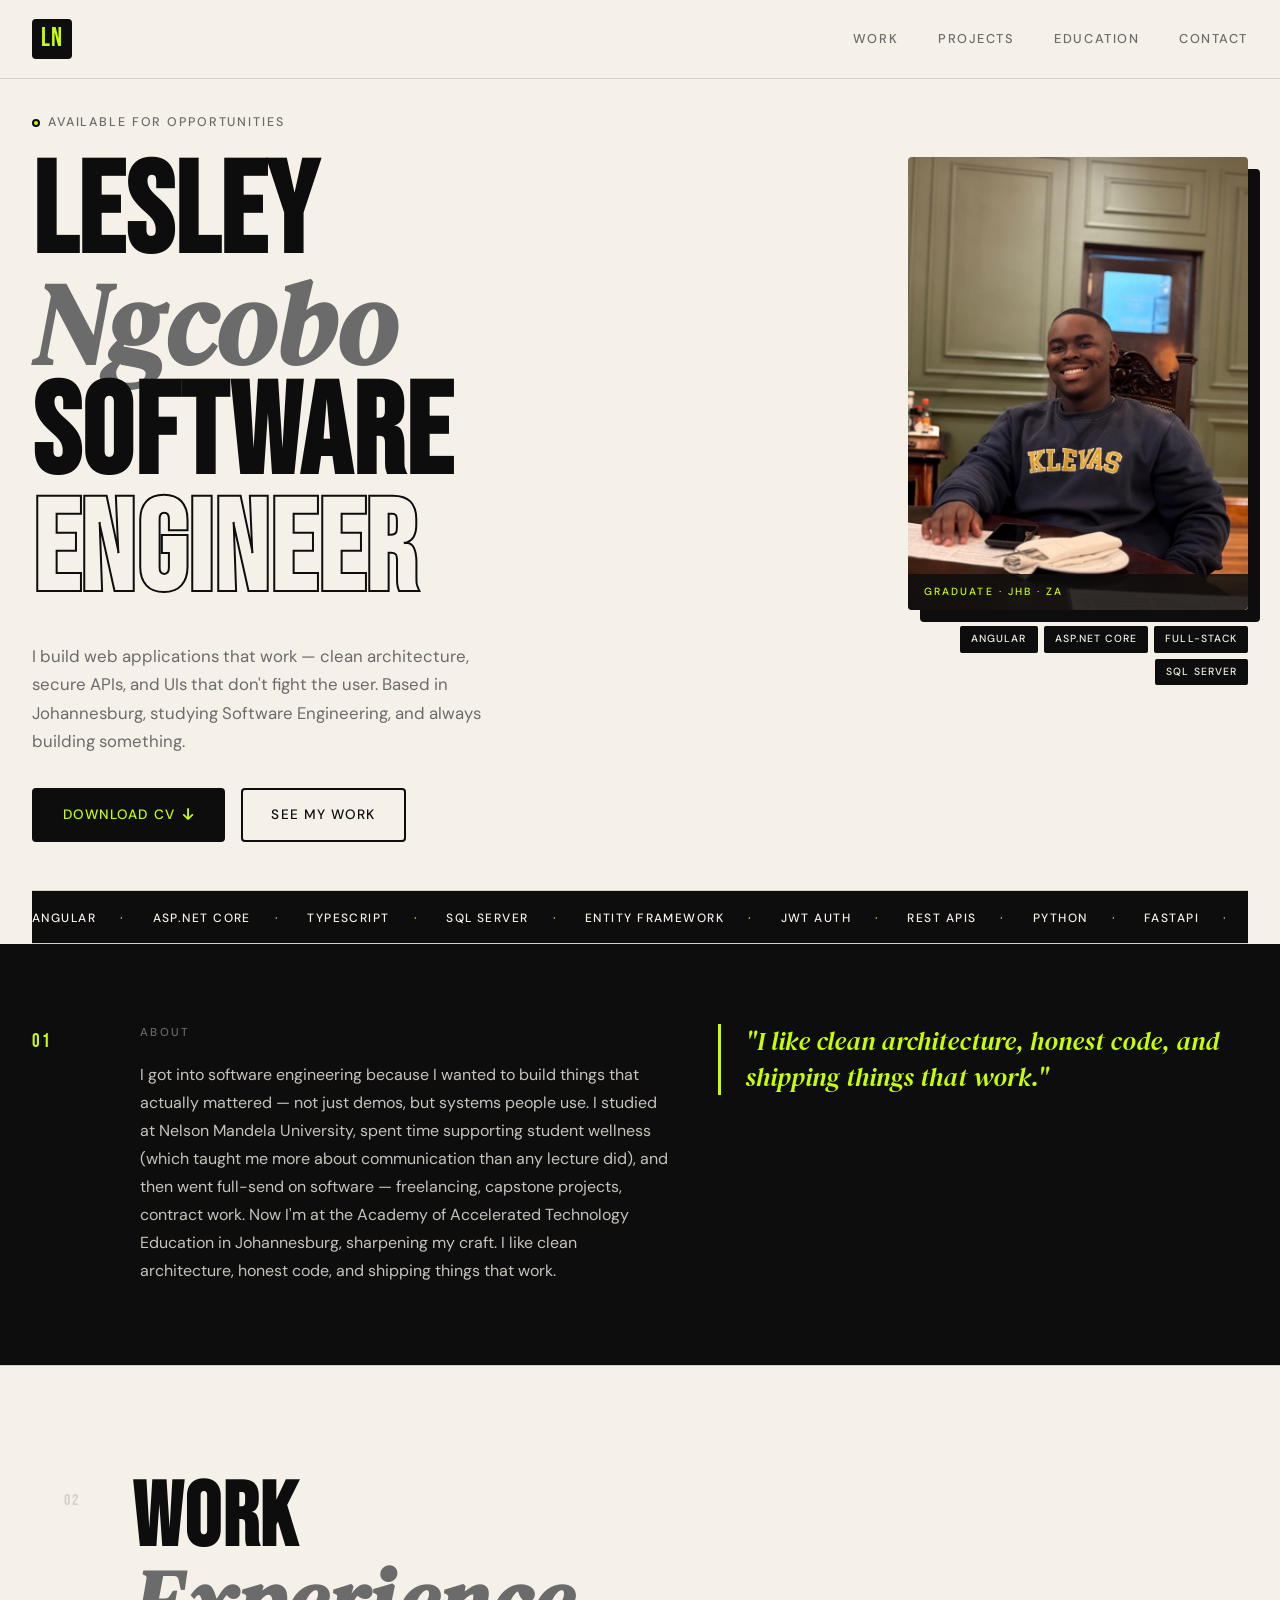
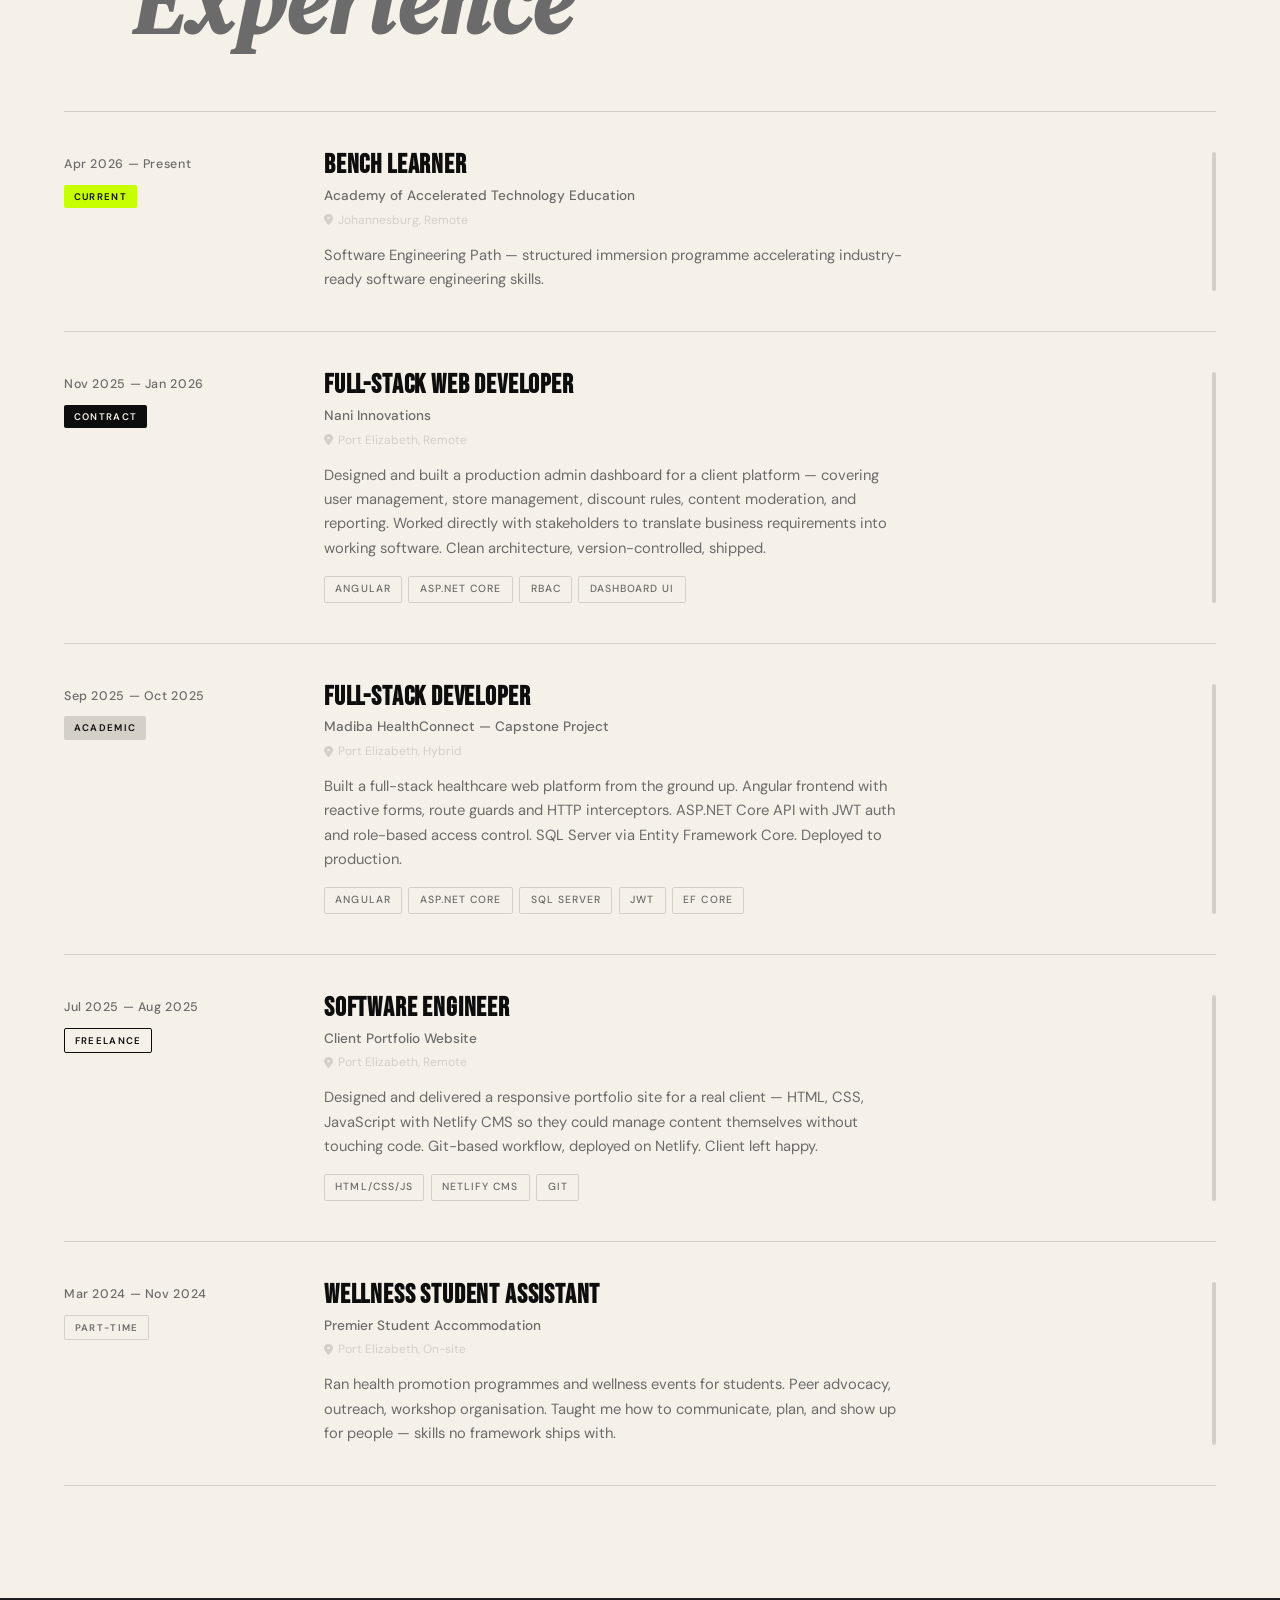
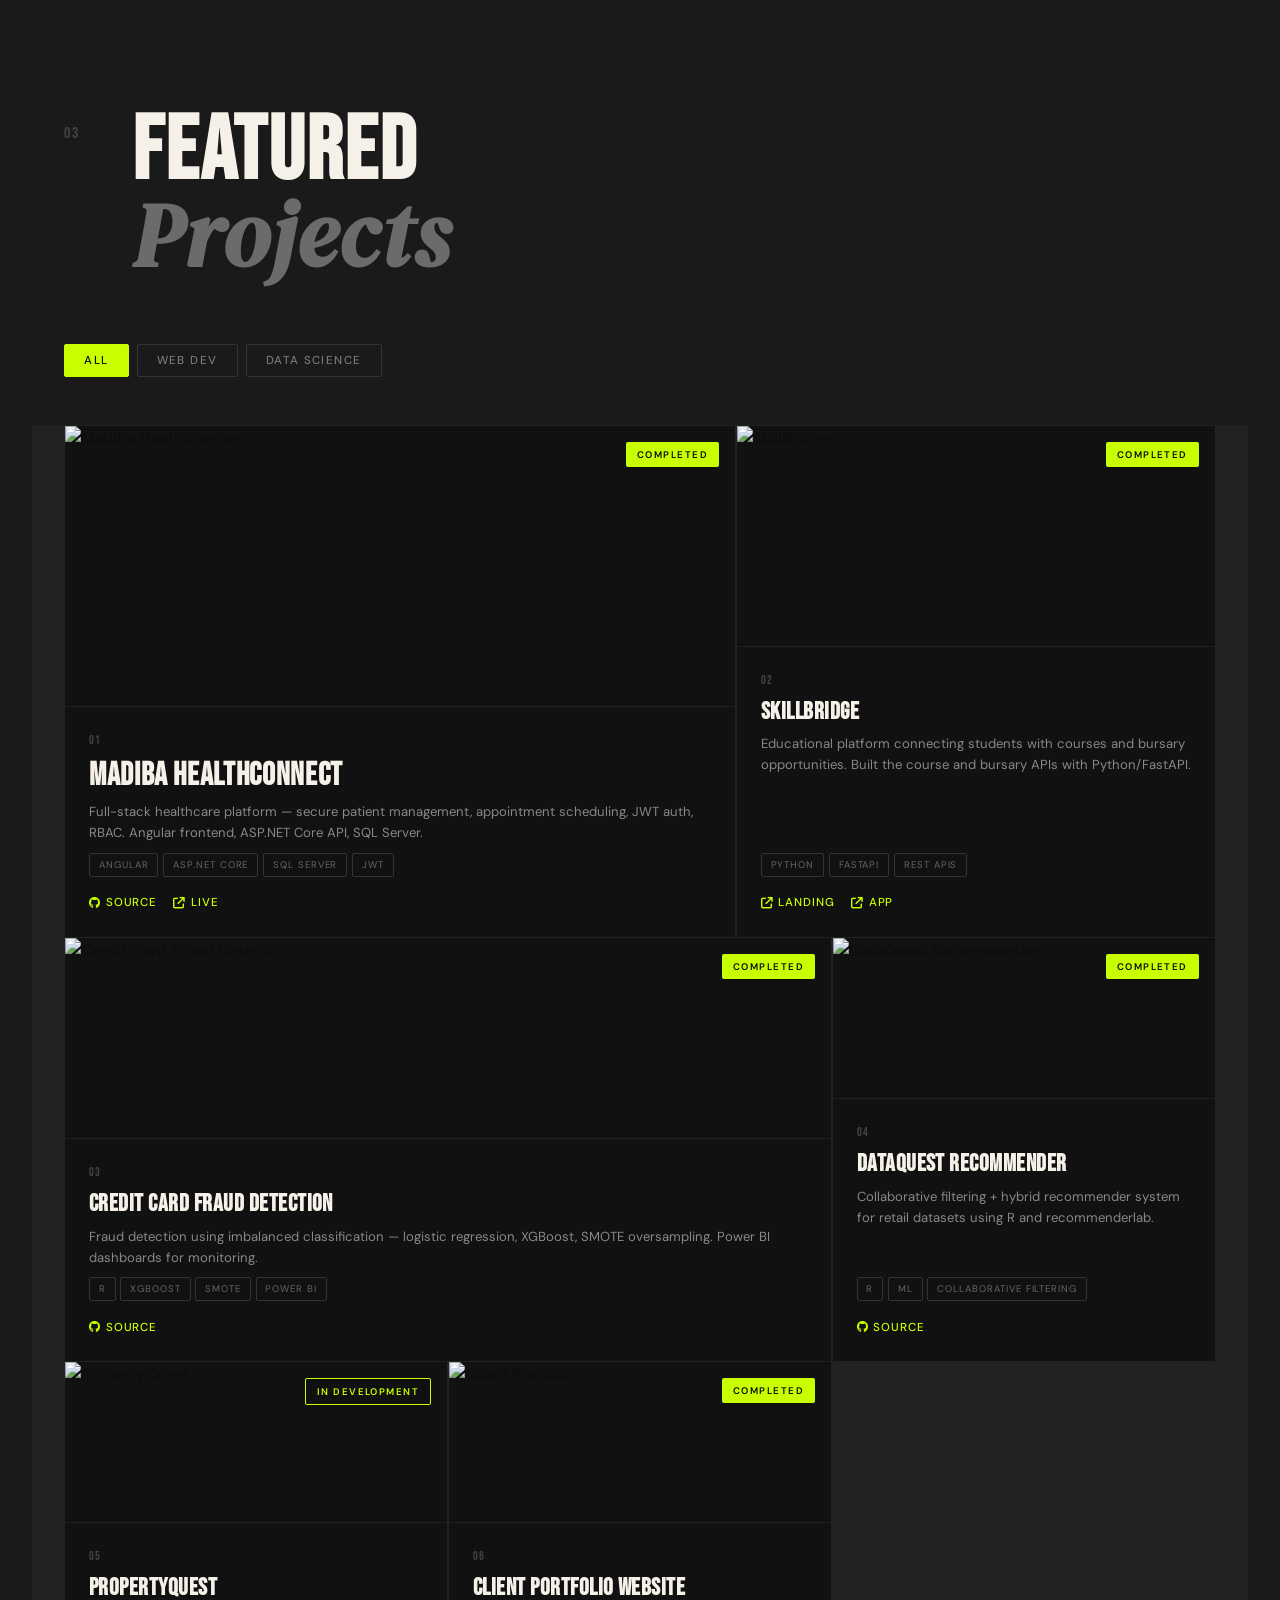
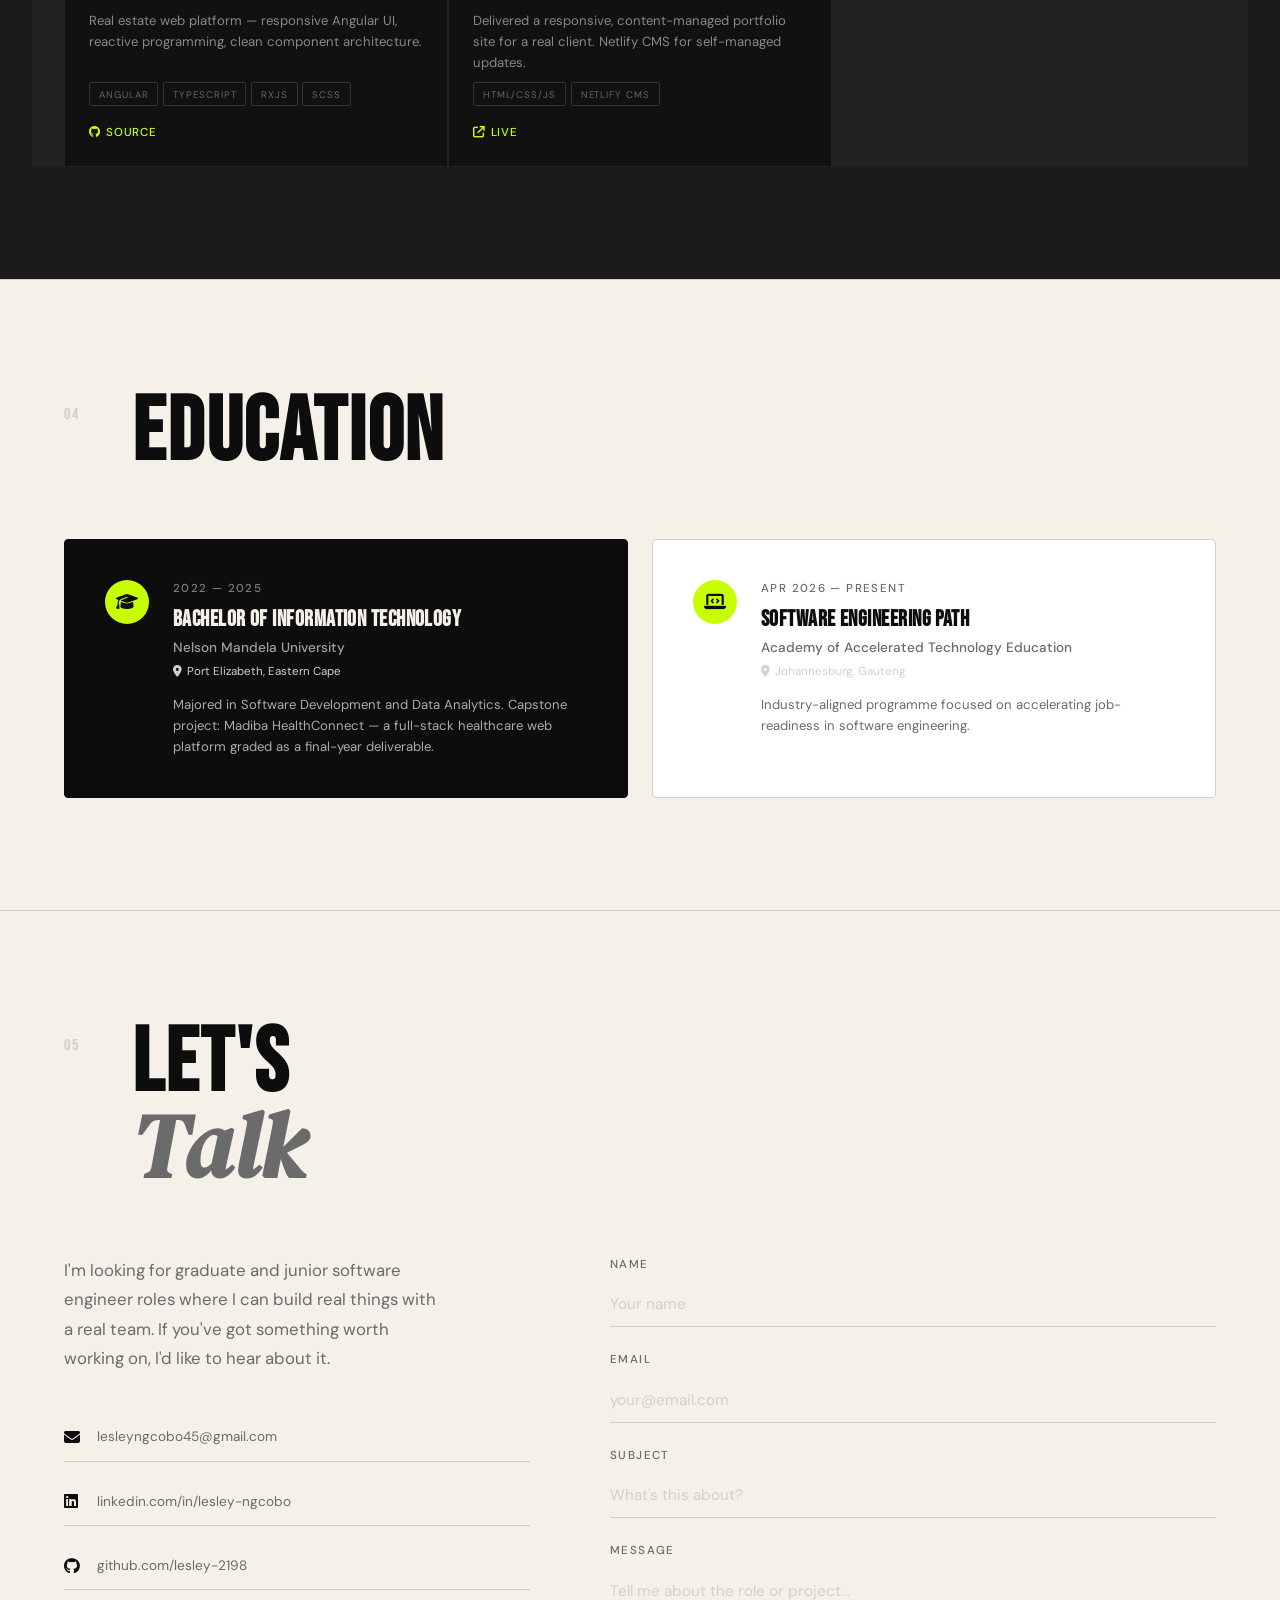
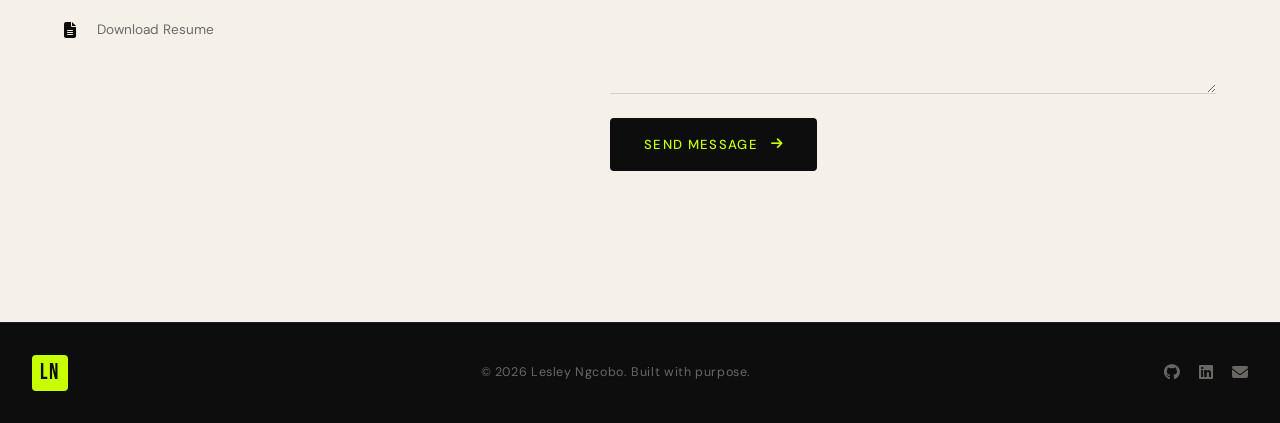
==== commit 39b4bd73: "feat: complete UI redesign - Adapted an editorial magazine-inspired design - Added a contact form fo" ====
--- a/index.html
+++ b/index.html
@@ -3,11 +3,11 @@
 <head>
     <meta charset="UTF-8">
     <meta name="viewport" content="width=device-width, initial-scale=1.0">
-    <title>Lesley Ngcobo - Graduate Software Engineer</title>
+    <title>Lesley Ngcobo — Software Engineer</title>
     <link rel="stylesheet" href="style.css">
     <link rel="stylesheet" href="https://cdnjs.cloudflare.com/ajax/libs/font-awesome/6.4.0/css/all.min.css">
-    <link href="https://fonts.googleapis.com/css2?family=JetBrains+Mono:wght@300;400;600;700&family=Poppins:wght@300;400;500;600&display=swap" rel="stylesheet">
-
+    <link href="https://fonts.googleapis.com/css2?family=Bebas+Neue&family=DM+Serif+Display:ital@0;1&family=DM+Sans:wght@300;400;500&display=swap" rel="stylesheet">
+    
     <link rel="apple-touch-icon" sizes="180x180" href="/apple-touch-icon.png">
     <link rel="icon" type="image/png" sizes="32x32" href="/favicon-32x32.png">
     <link rel="icon" type="image/png" sizes="16x16" href="/favicon-16x16.png">
@@ -17,8 +17,8 @@
     <link rel="icon" type="image/png" sizes="512x512" href="/android-chrome-512x512.png">
     <link rel="canonical" href="https://lesleyngcobo.netlify.app/">
 
-    <meta name="description" content="Portfolio of Lesley Ngcobo - Graduate Software Engineer specializing in full-stack development, Angular, ASP.NET Core, and data-aware web applications.">
-    <meta name="keywords" content="Lesley Ngcobo, Graduate Software Engineer, Software Developer, Full Stack Developer, Angular Developer, ASP.NET Core Developer, Web Development, System Architecture, REST APIs, South Africa, Nelson Mandela University">
+    <meta name="description" content="Portfolio of Lesley Ngcobo — Software Engineer specialising in full-stack development with Angular and ASP.NET Core.">
+    <meta name="keywords" content="Lesley Ngcobo, Software Engineer, Graduate Software Engineer, Software Developer, Full Stack Developer, Angular Developer, ASP.NET Core Developer, Web Development, System Architecture, REST APIs, South Africa, Nelson Mandela University">
     <meta name="robots" content="index, follow, max-image-preview:large, max-snippet:-1, max-video-preview:-1">
     <meta name="author" content="Lesley Ngcobo">
     <meta name="copyright" content="Lesley Ngcobo">
@@ -30,14 +30,14 @@
     <!-- Open Graph / Facebook -->
     <meta property="og:type" content="website">
     <meta property="og:url" content="https://lesleyngcobo.netlify.app/">
-    <meta property="og:title" content="Lesley Ngcobo - Graduate Software Engineer">
-    <meta property="og:description" content="Graduate Software Engineer building scalable, data-aware web applications with clean architecture, secure APIs, and production-ready solutions.">
+    <meta property="og:title" content="Lesley Ngcobo - Software Engineer">
+    <meta property="og:description" content="Software Engineer building scalable, data-aware web applications with clean architecture, secure APIs, and production-ready solutions.">
     <meta property="og:image" content="https://lesleyngcobo.netlify.app/files/lezz.jpg">
     <meta property="og:image:secure_url" content="https://lesleyngcobo.netlify.app/files/lezz.jpg">
     <meta property="og:image:type" content="image/jpeg">
     <meta property="og:image:width" content="1200">
     <meta property="og:image:height" content="630">
-    <meta property="og:image:alt" content="Lesley Ngcobo - Graduate Software Engineer">
+    <meta property="og:image:alt" content="Lesley Ngcobo - Software Engineer">
     <meta property="og:site_name" content="Lesley Ngcobo Portfolio">
     <meta property="og:locale" content="en_ZA">
     <meta property="og:updated_time" content="2025-11-01">
@@ -45,10 +45,10 @@
     <!-- Twitter -->
     <meta name="twitter:card" content="summary_large_image">
     <meta name="twitter:url" content="https://lesleyngcobo.netlify.app/">
-    <meta name="twitter:title" content="Lesley Ngcobo - Graduate Software Engineer">
-    <meta name="twitter:description" content="Graduate Software Engineer building scalable, data-aware web applications with clean architecture, secure APIs, and production-ready solutions.">
+    <meta name="twitter:title" content="Lesley Ngcobo - Software Engineer">
+    <meta name="twitter:description" content="Software Engineer building scalable, data-aware web applications with clean architecture, secure APIs, and production-ready solutions.">
     <meta name="twitter:image" content="https://lesleyngcobo.netlify.app/files/lezz.jpg">
-    <meta name="twitter:image:alt" content="Lesley Ngcobo - Graduate Software Engineer">
+    <meta name="twitter:image:alt" content="Lesley Ngcobo - Software Engineer">
 
     <!-- WhatsApp specific -->
     <meta property="og:locale" content="en_US">
@@ -87,15 +87,15 @@
 {
   "@context": "https://schema.org",
   "@type": "ProfilePage",
-  "dateCreated": "2025-01-01",
-  "dateModified": "2025-11-01",
+  "dateCreated": "2025-09-01",
+  "dateModified": "2026-04-21",
   "mainEntity": {
     "@type": "Person",
     "name": "Lesley Ngcobo",
-    "description": "Graduate Software Engineer specializing in full-stack web development with Angular and ASP.NET Core, focusing on clean system architecture and data-aware applications",
+    "description": "Software Engineer specializing in full-stack web development with Angular and ASP.NET Core, focusing on clean system architecture and data-aware applications",
     "hasOccupation": {
       "@type": "Occupation",
-      "name": "Graduate Software Engineer",
+      "name": "Software Engineer",
       "occupationalCategory": "15-1132.00",
       "skills": "Software Development, Full-Stack Development, Angular, TypeScript, ASP.NET Core, REST APIs, System Architecture, Data Analytics, API Development"
     }
@@ -107,524 +107,438 @@
 
 <body>
 
-    <!-- Loading Screen -->
-    <div id="loading-screen" class="loading-screen">
-        <div class="loading-content">
-            <div class="neural-loader">
-                <svg viewBox="0 0 200 200" xmlns="http://www.w3.org/2000/svg">
-                    <!-- Central Node -->
-                    <circle class="loader-node central" cx="100" cy="100" r="8" />
-                    
-                    <!-- Layer 1 Nodes -->
-                    <circle class="loader-node layer-1" cx="50" cy="100" r="6" />
-                    <circle class="loader-node layer-1" cx="150" cy="100" r="6" />
-                    <circle class="loader-node layer-1" cx="100" cy="50" r="6" />
-                    <circle class="loader-node layer-1" cx="100" cy="150" r="6" />
-                    
-                    <!-- Layer 2 Nodes -->
-                    <circle class="loader-node layer-2" cx="30" cy="70" r="5" />
-                    <circle class="loader-node layer-2" cx="30" cy="130" r="5" />
-                    <circle class="loader-node layer-2" cx="170" cy="70" r="5" />
-                    <circle class="loader-node layer-2" cx="170" cy="130" r="5" />
-                    <circle class="loader-node layer-2" cx="70" cy="30" r="5" />
-                    <circle class="loader-node layer-2" cx="130" cy="30" r="5" />
-                    <circle class="loader-node layer-2" cx="70" cy="170" r="5" />
-                    <circle class="loader-node layer-2" cx="130" cy="170" r="5" />
-                    
-                    <!-- Connections -->
-                    <line class="loader-connection" x1="100" y1="100" x2="50" y2="100" />
-                    <line class="loader-connection" x1="100" y1="100" x2="150" y2="100" />
-                    <line class="loader-connection" x1="100" y1="100" x2="100" y2="50" />
-                    <line class="loader-connection" x1="100" y1="100" x2="100" y2="150" />
-                    
-                    <line class="loader-connection" x1="50" y1="100" x2="30" y2="70" />
-                    <line class="loader-connection" x1="50" y1="100" x2="30" y2="130" />
-                    <line class="loader-connection" x1="150" y1="100" x2="170" y2="70" />
-                    <line class="loader-connection" x1="150" y1="100" x2="170" y2="130" />
-                    <line class="loader-connection" x1="100" y1="50" x2="70" y2="30" />
-                    <line class="loader-connection" x1="100" y1="50" x2="130" y2="30" />
-                    <line class="loader-connection" x1="100" y1="150" x2="70" y2="170" />
-                    <line class="loader-connection" x1="100" y1="150" x2="130" y2="170" />
-                </svg>
-            </div>
-            
-            <div class="loading-text">
-                <span class="loading-letter">L</span>
-                <span class="loading-letter">O</span>
-                <span class="loading-letter">A</span>
-                <span class="loading-letter">D</span>
-                <span class="loading-letter">I</span>
-                <span class="loading-letter">N</span>
-                <span class="loading-letter">G</span>
-            </div>
-            
-            <div class="loading-bar">
-                <div class="loading-bar-fill"></div>
-            </div>
-            
-            <p class="loading-subtitle">Initializing System Architecture...</p>
-        </div>
-    </div>
-    
-    <!-- Floating Particles Background -->
-    <div id="particles-container"></div>
-    
-    <!-- Neural Network SVG Background -->
-    <svg class="neural-bg" viewBox="0 0 1200 800" xmlns="http://www.w3.org/2000/svg">
-        <defs>
-            <linearGradient id="nodeGradient" x1="0%" y1="0%" x2="100%" y2="100%">
-                <stop offset="0%" style="stop-color:#64ffda;stop-opacity:0.3" />
-                <stop offset="100%" style="stop-color:#4ecdc4;stop-opacity:0.1" />
-            </linearGradient>
-            <linearGradient id="connectionGradient" x1="0%" y1="0%" x2="100%" y2="0%">
-                <stop offset="0%" style="stop-color:#64ffda;stop-opacity:0.2" />
-                <stop offset="50%" style="stop-color:#4ecdc4;stop-opacity:0.4" />
-                <stop offset="100%" style="stop-color:#64ffda;stop-opacity:0.2" />
-            </linearGradient>
-        </defs>
-        
-        <!-- Neural Network Connections -->
-        <g class="connections">
-            <line x1="100" y1="150" x2="250" y2="120" stroke="url(#connectionGradient)" stroke-width="1" opacity="0.4"/>
-            <line x1="100" y1="200" x2="250" y2="180" stroke="url(#connectionGradient)" stroke-width="1" opacity="0.4"/>
-            <line x1="100" y1="250" x2="250" y2="220" stroke="url(#connectionGradient)" stroke-width="1" opacity="0.4"/>
-            <line x1="250" y1="120" x2="400" y2="150" stroke="url(#connectionGradient)" stroke-width="1" opacity="0.4"/>
-            <line x1="250" y1="180" x2="400" y2="200" stroke="url(#connectionGradient)" stroke-width="1" opacity="0.4"/>
-            <line x1="250" y1="220" x2="400" y2="250" stroke="url(#connectionGradient)" stroke-width="1" opacity="0.4"/>
-            <line x1="400" y1="150" x2="550" y2="120" stroke="url(#connectionGradient)" stroke-width="1" opacity="0.4"/>
-            <line x1="400" y1="200" x2="550" y2="180" stroke="url(#connectionGradient)" stroke-width="1" opacity="0.4"/>
-            <line x1="400" y1="250" x2="550" y2="220" stroke="url(#connectionGradient)" stroke-width="1" opacity="0.4"/>
-            <line x1="550" y1="120" x2="700" y2="150" stroke="url(#connectionGradient)" stroke-width="1" opacity="0.4"/>
-            <line x1="550" y1="180" x2="700" y2="200" stroke="url(#connectionGradient)" stroke-width="1" opacity="0.4"/>
-            <line x1="550" y1="220" x2="700" y2="250" stroke="url(#connectionGradient)" stroke-width="1" opacity="0.4"/>
-        </g>
-        
-        <!-- Neural Network Nodes -->
-        <g class="nodes">
-            <circle cx="100" cy="150" r="6" fill="url(#nodeGradient)" class="node"/>
-            <circle cx="100" cy="200" r="6" fill="url(#nodeGradient)" class="node"/>
-            <circle cx="100" cy="250" r="6" fill="url(#nodeGradient)" class="node"/>
-            <circle cx="250" cy="120" r="6" fill="url(#nodeGradient)" class="node"/>
-            <circle cx="250" cy="180" r="6" fill="url(#nodeGradient)" class="node"/>
-            <circle cx="250" cy="220" r="6" fill="url(#nodeGradient)" class="node"/>
-            <circle cx="400" cy="150" r="6" fill="url(#nodeGradient)" class="node"/>
-            <circle cx="400" cy="200" r="6" fill="url(#nodeGradient)" class="node"/>
-            <circle cx="400" cy="250" r="6" fill="url(#nodeGradient)" class="node"/>
-            <circle cx="550" cy="120" r="6" fill="url(#nodeGradient)" class="node"/>
-            <circle cx="550" cy="180" r="6" fill="url(#nodeGradient)" class="node"/>
-            <circle cx="550" cy="220" r="6" fill="url(#nodeGradient)" class="node"/>
-            <circle cx="700" cy="150" r="6" fill="url(#nodeGradient)" class="node"/>
-            <circle cx="700" cy="200" r="6" fill="url(#nodeGradient)" class="node"/>
-            <circle cx="700" cy="250" r="6" fill="url(#nodeGradient)" class="node"/>
-        </g>
-    </svg>
-
-    <!-- Navigation Header -->
-    <nav class="nav-header">
-        <div class="nav-container">
-            <a href="#hero" class="nav-logo">
-                <img src="files/lezz.jpg" alt="Lesley Ngcobo - Graduate Software Engineer" class="nav-profile-img">
-                <span class="nav-name">Lesley Ngcobo</span>
-            </a>
-
-            <div class="nav-menu">
-                <a href="#education" class="nav-link">Education</a>
-                <a href="#skills" class="nav-link">Skills</a>
-                <a href="#projects" class="nav-link">Projects</a>
-                <a href="#about" class="nav-link">About</a>
-                <a href="#contact" class="nav-link">Contact</a>
-            </div>
-
-            <button class="nav-toggle" aria-label="Toggle navigation" aria-expanded="false">
-                <span></span>
-                <span></span>
-                <span></span>
-            </button>
+    <!-- NAV -->
+    <nav class="nav">
+        <a href="#hero" class="nav-logo">LN</a>
+        <div class="nav-links">
+            <a href="#work">Work</a>
+            <a href="#projects">Projects</a>
+            <a href="#education">Education</a>
+            <a href="#contact">Contact</a>
+        </div>
+        <button class="nav-toggle" aria-label="Toggle menu" aria-expanded="false">
+            <span></span><span></span>
+        </button>
+        <div class="nav-mobile">
+            <a href="#work">Work</a>
+            <a href="#projects">Projects</a>
+            <a href="#education">Education</a>
+            <a href="#contact">Contact</a>
         </div>
     </nav>
 
-    <div class="container">
-        <!-- Hero Section -->
-        <section id="hero" class="hero">
-            <div class="hero-content">
-                <img src="files/lezz.jpg" alt="Lesley Ngcobo - Graduate Software Engineer" class="profile-img">
-                <h1 class="hero-name">Lesley Ngcobo</h1>
-                <h2 class="hero-title">
-                    <span id="typing-text"></span><span class="cursor"></span>
-                </h2>
-                <p class="hero-subtitle">Building scalable, data-aware web applications with clean architecture, secure APIs, and production-ready solutions</p>
-                <div class="hero-buttons">
-                    <a href="#projects" class="btn btn-primary">
-                        <i class="fas fa-code"></i>
-                        <span>View My Projects</span>
+    <!-- HERO -->
+    <section id="hero" class="hero">
+        <div class="hero-grid">
+
+            <div class="hero-eyebrow">
+                <span class="dot"></span>
+                <span>Available for opportunities</span>
+            </div>
+
+            <div class="hero-headline">
+                <h1>
+                    <span class="line line-1">LESLEY</span>
+                    <span class="line line-2"><em>Ngcobo</em></span>
+                    <span class="line line-3">SOFTWARE</span>
+                    <span class="line line-4">ENGINEER</span>
+                </h1>
+            </div>
+
+            <div class="hero-photo-block">
+                <div class="photo-frame">
+                    <img src="files/lezz.jpg" alt="Lesley Ngcobo" class="hero-photo">
+                    <div class="photo-label">Graduate · JHB · ZA</div>
+                </div>
+                <div class="hero-tag-stack">
+                    <span class="hero-tag">Angular</span>
+                    <span class="hero-tag">ASP.NET Core</span>
+                    <span class="hero-tag">Full-Stack</span>
+                    <span class="hero-tag">SQL Server</span>
+                </div>
+            </div>
+
+            <div class="hero-intro">
+                <p>I build web applications that work — clean architecture, secure APIs, and UIs that don't fight the user. Based in Johannesburg, studying Software Engineering, and always building something.</p>
+                <div class="hero-cta">
+                    <a href="files/Lesley Ngcobo - Resume.pdf" class="btn-primary" download>Download CV <i class="fas fa-arrow-down"></i></a>
+                    <a href="#projects" class="btn-ghost">See my work</a>
+                </div>
+            </div>
+
+            <div class="hero-marquee-wrap">
+                <div class="marquee">
+                    <div class="marquee-track">
+                        <span>Angular</span><span>·</span>
+                        <span>ASP.NET Core</span><span>·</span>
+                        <span>TypeScript</span><span>·</span>
+                        <span>SQL Server</span><span>·</span>
+                        <span>Entity Framework</span><span>·</span>
+                        <span>JWT Auth</span><span>·</span>
+                        <span>REST APIs</span><span>·</span>
+                        <span>Python</span><span>·</span>
+                        <span>FastAPI</span><span>·</span>
+                        <span>Docker</span><span>·</span>
+                        <span>Azure</span><span>·</span>
+                        <span>Git</span><span>·</span>
+                        <span>Netlify</span><span>·</span>
+                        <span>RxJS</span><span>·</span>
+                        <!-- duplicate for seamless loop -->
+                        <span>Angular</span><span>·</span>
+                        <span>ASP.NET Core</span><span>·</span>
+                        <span>TypeScript</span><span>·</span>
+                        <span>SQL Server</span><span>·</span>
+                        <span>Entity Framework</span><span>·</span>
+                        <span>JWT Auth</span><span>·</span>
+                        <span>REST APIs</span><span>·</span>
+                        <span>Python</span><span>·</span>
+                        <span>FastAPI</span><span>·</span>
+                        <span>Docker</span><span>·</span>
+                        <span>Azure</span><span>·</span>
+                        <span>Git</span><span>·</span>
+                        <span>Netlify</span><span>·</span>
+                        <span>RxJS</span><span>·</span>
+                    </div>
+                </div>
+            </div>
+
+        </div>
+    </section>
+
+    <!-- ABOUT STRIP -->
+    <section class="about-strip">
+        <div class="about-strip-inner">
+            <div class="about-number">01</div>
+            <div class="about-text">
+                <h2 class="section-label">About</h2>
+                <p class="about-body">I got into software engineering because I wanted to build things that actually mattered — not just demos, but systems people use. I studied at Nelson Mandela University, spent time supporting student wellness (which taught me more about communication than any lecture did), and then went full-send on software — freelancing, capstone projects, contract work. Now I'm at the Academy of Accelerated Technology Education in Johannesburg, sharpening my craft. I like clean architecture, honest code, and shipping things that work.</p>
+            </div>
+            <div class="about-pull">
+                <blockquote>"I like clean architecture, honest code, and shipping things that work."</blockquote>
+            </div>
+        </div>
+    </section>
+
+    <!-- WORK EXPERIENCE -->
+    <section id="work" class="work-section">
+        <div class="section-header-row">
+            <span class="section-number">02</span>
+            <h2 class="section-title-large">Work<br><em>Experience</em></h2>
+        </div>
+
+        <div class="timeline">
+
+            <div class="timeline-item">
+                <div class="timeline-meta">
+                    <span class="timeline-date">Apr 2026 — Present</span>
+                    <span class="timeline-type type-current">Current</span>
+                </div>
+                <div class="timeline-content">
+                    <h3 class="timeline-role">Bench Learner</h3>
+                    <p class="timeline-company">Academy of Accelerated Technology Education</p>
+                    <p class="timeline-location"><i class="fas fa-map-marker-alt"></i> Johannesburg, Remote</p>
+                    <p class="timeline-desc">Software Engineering Path — structured immersion programme accelerating industry-ready software engineering skills.</p>
+                </div>
+                <div class="timeline-accent"></div>
+            </div>
+
+            <div class="timeline-item">
+                <div class="timeline-meta">
+                    <span class="timeline-date">Nov 2025 — Jan 2026</span>
+                    <span class="timeline-type type-contract">Contract</span>
+                </div>
+                <div class="timeline-content">
+                    <h3 class="timeline-role">Full-Stack Web Developer</h3>
+                    <p class="timeline-company">Nani Innovations</p>
+                    <p class="timeline-location"><i class="fas fa-map-marker-alt"></i> Port Elizabeth, Remote</p>
+                    <p class="timeline-desc">Designed and built a production admin dashboard for a client platform — covering user management, store management, discount rules, content moderation, and reporting. Worked directly with stakeholders to translate business requirements into working software. Clean architecture, version-controlled, shipped.</p>
+                    <ul class="timeline-tags">
+                        <li>Angular</li><li>ASP.NET Core</li><li>RBAC</li><li>Dashboard UI</li>
+                    </ul>
+                </div>
+                <div class="timeline-accent"></div>
+            </div>
+
+            <div class="timeline-item">
+                <div class="timeline-meta">
+                    <span class="timeline-date">Sep 2025 — Oct 2025</span>
+                    <span class="timeline-type type-academic">Academic</span>
+                </div>
+                <div class="timeline-content">
+                    <h3 class="timeline-role">Full-Stack Developer</h3>
+                    <p class="timeline-company">Madiba HealthConnect — Capstone Project</p>
+                    <p class="timeline-location"><i class="fas fa-map-marker-alt"></i> Port Elizabeth, Hybrid</p>
+                    <p class="timeline-desc">Built a full-stack healthcare web platform from the ground up. Angular frontend with reactive forms, route guards and HTTP interceptors. ASP.NET Core API with JWT auth and role-based access control. SQL Server via Entity Framework Core. Deployed to production.</p>
+                    <ul class="timeline-tags">
+                        <li>Angular</li><li>ASP.NET Core</li><li>SQL Server</li><li>JWT</li><li>EF Core</li>
+                    </ul>
+                </div>
+                <div class="timeline-accent"></div>
+            </div>
+
+            <div class="timeline-item">
+                <div class="timeline-meta">
+                    <span class="timeline-date">Jul 2025 — Aug 2025</span>
+                    <span class="timeline-type type-freelance">Freelance</span>
+                </div>
+                <div class="timeline-content">
+                    <h3 class="timeline-role">Software Engineer</h3>
+                    <p class="timeline-company">Client Portfolio Website</p>
+                    <p class="timeline-location"><i class="fas fa-map-marker-alt"></i> Port Elizabeth, Remote</p>
+                    <p class="timeline-desc">Designed and delivered a responsive portfolio site for a real client — HTML, CSS, JavaScript with Netlify CMS so they could manage content themselves without touching code. Git-based workflow, deployed on Netlify. Client left happy.</p>
+                    <ul class="timeline-tags">
+                        <li>HTML/CSS/JS</li><li>Netlify CMS</li><li>Git</li>
+                    </ul>
+                </div>
+                <div class="timeline-accent"></div>
+            </div>
+
+            <div class="timeline-item">
+                <div class="timeline-meta">
+                    <span class="timeline-date">Mar 2024 — Nov 2024</span>
+                    <span class="timeline-type type-other">Part-time</span>
+                </div>
+                <div class="timeline-content">
+                    <h3 class="timeline-role">Wellness Student Assistant</h3>
+                    <p class="timeline-company">Premier Student Accommodation</p>
+                    <p class="timeline-location"><i class="fas fa-map-marker-alt"></i> Port Elizabeth, On-site</p>
+                    <p class="timeline-desc">Ran health promotion programmes and wellness events for students. Peer advocacy, outreach, workshop organisation. Taught me how to communicate, plan, and show up for people — skills no framework ships with.</p>
+                </div>
+                <div class="timeline-accent"></div>
+            </div>
+
+        </div>
+    </section>
+
+    <!-- PROJECTS -->
+    <section id="projects" class="projects-section">
+        <div class="section-header-row">
+            <span class="section-number">03</span>
+            <h2 class="section-title-large">Featured<br><em>Projects</em></h2>
+        </div>
+
+        <div class="project-filter">
+            <button class="filter-btn active" data-cat="all">All</button>
+            <button class="filter-btn" data-cat="web-dev">Web Dev</button>
+            <button class="filter-btn" data-cat="data-science">Data Science</button>
+        </div>
+
+        <div class="projects-grid" id="projectsGrid">
+
+            <article class="project-card card-large" data-cat="web-dev">
+                <div class="card-image-wrap">
+                    <img src="https://images.unsplash.com/photo-1576091160399-112ba8d25d1d?w=900&q=80" alt="Madiba HealthConnect">
+                    <div class="card-status">Completed</div>
+                </div>
+                <div class="card-body">
+                    <span class="card-index">01</span>
+                    <h3 class="card-title">Madiba HealthConnect</h3>
+                    <p class="card-desc">Full-stack healthcare platform — secure patient management, appointment scheduling, JWT auth, RBAC. Angular frontend, ASP.NET Core API, SQL Server.</p>
+                    <div class="card-tags">
+                        <span>Angular</span><span>ASP.NET Core</span><span>SQL Server</span><span>JWT</span>
+                    </div>
+                    <div class="card-links">
+                        <a href="https://github.com/lesley-2198/Madiba-HealthConnect" target="_blank"><i class="fab fa-github"></i> Source</a>
+                        <a href="https://madiba-health-connect.vercel.app" target="_blank"><i class="fas fa-arrow-up-right-from-square"></i> Live</a>
+                    </div>
+                </div>
+            </article>
+
+            <article class="project-card card-tall" data-cat="web-dev">
+                <div class="card-image-wrap">
+                    <img src="https://images.unsplash.com/photo-1522202176988-66273c2fd55f?w=700&q=80" alt="SkillBridge">
+                    <div class="card-status">Completed</div>
+                </div>
+                <div class="card-body">
+                    <span class="card-index">02</span>
+                    <h3 class="card-title">SkillBridge</h3>
+                    <p class="card-desc">Educational platform connecting students with courses and bursary opportunities. Built the course and bursary APIs with Python/FastAPI.</p>
+                    <div class="card-tags">
+                        <span>Python</span><span>FastAPI</span><span>REST APIs</span>
+                    </div>
+                    <div class="card-links">
+                        <a href="https://sbridge.netlify.app/" target="_blank"><i class="fas fa-arrow-up-right-from-square"></i> Landing</a>
+                        <a href="https://skillsbridge-14eb8.web.app/" target="_blank"><i class="fas fa-arrow-up-right-from-square"></i> App</a>
+                    </div>
+                </div>
+            </article>
+
+            <article class="project-card card-wide" data-cat="data-science">
+                <div class="card-image-wrap">
+                    <img src="https://images.unsplash.com/photo-1563013544-824ae1b704d3?w=900&q=80" alt="Credit Card Fraud Detection">
+                    <div class="card-status">Completed</div>
+                </div>
+                <div class="card-body">
+                    <span class="card-index">03</span>
+                    <h3 class="card-title">Credit Card Fraud Detection</h3>
+                    <p class="card-desc">Fraud detection using imbalanced classification — logistic regression, XGBoost, SMOTE oversampling. Power BI dashboards for monitoring.</p>
+                    <div class="card-tags">
+                        <span>R</span><span>XGBoost</span><span>SMOTE</span><span>Power BI</span>
+                    </div>
+                    <div class="card-links">
+                        <a href="https://github.com/lesley-2198/CreditCardFraudDetection.git" target="_blank"><i class="fab fa-github"></i> Source</a>
+                    </div>
+                </div>
+            </article>
+
+            <article class="project-card card-standard" data-cat="data-science">
+                <div class="card-image-wrap">
+                    <img src="https://images.unsplash.com/photo-1534723328310-e82dad3ee43f?w=600&q=80" alt="DataQuest Recommender">
+                    <div class="card-status">Completed</div>
+                </div>
+                <div class="card-body">
+                    <span class="card-index">04</span>
+                    <h3 class="card-title">DataQuest Recommender</h3>
+                    <p class="card-desc">Collaborative filtering + hybrid recommender system for retail datasets using R and recommenderlab.</p>
+                    <div class="card-tags">
+                        <span>R</span><span>ML</span><span>Collaborative Filtering</span>
+                    </div>
+                    <div class="card-links">
+                        <a href="https://github.com/lesley-2198/DataquestRcSys2025.git" target="_blank"><i class="fab fa-github"></i> Source</a>
+                    </div>
+                </div>
+            </article>
+
+            <article class="project-card card-standard" data-cat="web-dev">
+                <div class="card-image-wrap">
+                    <img src="https://images.unsplash.com/photo-1560518883-ce09059eeffa?w=600&q=80" alt="PropertyQuest">
+                    <div class="card-status in-dev">In Development</div>
+                </div>
+                <div class="card-body">
+                    <span class="card-index">05</span>
+                    <h3 class="card-title">PropertyQuest</h3>
+                    <p class="card-desc">Real estate web platform — responsive Angular UI, reactive programming, clean component architecture.</p>
+                    <div class="card-tags">
+                        <span>Angular</span><span>TypeScript</span><span>RxJS</span><span>SCSS</span>
+                    </div>
+                    <div class="card-links">
+                        <a href="https://github.com/lesley-2198/PropertyQuest.git" target="_blank"><i class="fab fa-github"></i> Source</a>
+                    </div>
+                </div>
+            </article>
+
+            <article class="project-card card-standard" data-cat="web-dev">
+                <div class="card-image-wrap">
+                    <img src="https://images.unsplash.com/photo-1460925895917-afdab827c52f?w=600&q=80" alt="Client Portfolio">
+                    <div class="card-status">Completed</div>
+                </div>
+                <div class="card-body">
+                    <span class="card-index">06</span>
+                    <h3 class="card-title">Client Portfolio Website</h3>
+                    <p class="card-desc">Delivered a responsive, content-managed portfolio site for a real client. Netlify CMS for self-managed updates.</p>
+                    <div class="card-tags">
+                        <span>HTML/CSS/JS</span><span>Netlify CMS</span>
+                    </div>
+                    <div class="card-links">
+                        <a href="https://bongiwe.netlify.app" target="_blank"><i class="fas fa-arrow-up-right-from-square"></i> Live</a>
+                    </div>
+                </div>
+            </article>
+
+        </div>
+    </section>
+
+    <!-- EDUCATION -->
+    <section id="education" class="education-section">
+        <div class="section-header-row">
+            <span class="section-number">04</span>
+            <h2 class="section-title-large">Education</h2>
+        </div>
+
+        <div class="edu-grid">
+            <div class="edu-card edu-featured">
+                <div class="edu-icon"><i class="fas fa-graduation-cap"></i></div>
+                <div class="edu-body">
+                    <span class="edu-date">2022 — 2025</span>
+                    <h3 class="edu-degree">Bachelor of Information Technology</h3>
+                    <p class="edu-school">Nelson Mandela University</p>
+                    <p class="edu-location"><i class="fas fa-map-marker-alt"></i> Port Elizabeth, Eastern Cape</p>
+                    <p class="edu-note">Majored in Software Development and Data Analytics. Capstone project: Madiba HealthConnect — a full-stack healthcare web platform graded as a final-year deliverable.</p>
+                </div>
+            </div>
+
+            <div class="edu-card">
+                <div class="edu-icon"><i class="fas fa-laptop-code"></i></div>
+                <div class="edu-body">
+                    <span class="edu-date">Apr 2026 — Present</span>
+                    <h3 class="edu-degree">Software Engineering Path</h3>
+                    <p class="edu-school">Academy of Accelerated Technology Education</p>
+                    <p class="edu-location"><i class="fas fa-map-marker-alt"></i> Johannesburg, Gauteng</p>
+                    <p class="edu-note">Industry-aligned programme focused on accelerating job-readiness in software engineering.</p>
+                </div>
+            </div>
+        </div>
+    </section>
+
+    <!-- CONTACT -->
+    <section id="contact" class="contact-section">
+        <div class="section-header-row">
+            <span class="section-number">05</span>
+            <h2 class="section-title-large">Let's<br><em>Talk</em></h2>
+        </div>
+
+        <div class="contact-grid">
+            <div class="contact-left">
+                <p class="contact-intro">I'm looking for graduate and junior software engineer roles where I can build real things with a real team. If you've got something worth working on, I'd like to hear about it.</p>
+                <div class="contact-social">
+                    <a href="mailto:lesleyngcobo45@gmail.com" class="social-link">
+                        <i class="fas fa-envelope"></i>
+                        <span>lesleyngcobo45@gmail.com</span>
                     </a>
-                    <a href="files/Lesley - Resume.pdf" class="btn btn-secondary" download>
-                        <i class="fas fa-download"></i>
-                        <span>Download CV</span>
+                    <a href="https://www.linkedin.com/in/lesley-ngcobo-449b88240/" target="_blank" class="social-link">
+                        <i class="fab fa-linkedin"></i>
+                        <span>linkedin.com/in/lesley-ngcobo</span>
                     </a>
-                </div>
-            </div>
-        </section>
-
-        <!-- Stats Dashboard -->
-        <section class="stats-dashboard">
-            <div class="stat-card">
-                <span class="stat-number" id="projects-count">8</span>
-                <span class="stat-label">Projects Completed</span>
-            </div>
-            <div class="stat-card">
-                <span class="stat-number" id="datasets-count">10+</span>
-                <span class="stat-label">Technologies Mastered</span>
-            </div>
-            <div class="stat-card">
-                <span class="stat-number" id="models-count">4</span>
-                <span class="stat-label">Full Stack Apps</span>
-            </div>
-            <div class="stat-card">
-                <span class="stat-number" id="accuracy-rate">100%</span>
-                <span class="stat-label">Passion Driven</span>
-            </div>
-        </section>
-
-        <!-- Qualification Section -->
-        <section id="education" class="qualification-section">
-            <h2 class="qualification-title">
-                <i class="fas fa-graduation-cap"></i> Education
-            </h2>
-            <div class="qualification-content">
-                <div class="degree-info">
-                    <h3>Bachelor of Information Technology (B.IT)</h3>
-                    <p><i class="fas fa-university"></i> Nelson Mandela University</p>
-                    <p><i class="fas fa-calendar-alt"></i> Completed December 2025 • Qualification to be conferred April 2026</p>
-                    
-                    <div class="certificates-section">
-                        <h3 class="certificates-title">
-                            <i class="fas fa-certificate"></i> Professional Certificates
-                        </h3>
-                        <div class="certificates-grid">
-                            <a href="https://www.life-global.org/certificate/0bccce7f-6554-48b0-8d6d-ebbd5aeb0b27" class="certificate-btn" target="_blank" rel="noopener noreferrer">
-                                <i class="fas fa-database"></i>
-                                <span>Data Science & Analytics</span>
-                                <small>HP Life</small>
-                            </a>
-                            <a href="https://www.credly.com/badges/cf8c7989-9ec0-4044-8a0b-2c7416d42c2a/public_url" class="certificate-btn" target="_blank" rel="noopener noreferrer">
-                                <i class="fas fa-shield-alt"></i>
-                                <span>Introduction To Cybersecurity</span>
-                                <small>Cisco Netacad</small>
-                            </a>
-                            <a href="https://www.credly.com/badges/c267dd0b-f67a-4377-97c9-08b9f40afbbd/public_url" class="certificate-btn" target="_blank" rel="noopener noreferrer">
-                                <i class="fas fa-wifi"></i>
-                                <span>Introduction To IoT</span>
-                                <small>Cisco Netacad</small>
-                            </a>
-                            <a href="files/Lesley - FNB App Academy Certificate.pdf" class="certificate-btn" target="_blank" rel="noopener noreferrer">
-                                <i class="fas fa-code"></i>
-                                <span>Full Stack Development</span>
-                                <small>FNB App Academy</small>
-                            </a>
-                        </div>
-                    </div>
-                </div>
-            </div>
-        </section>
-
-        <!-- Skills Section -->
-        <section id="skills" class="skills-section">
-            <h2 class="section-title"> Technical Skills</h2>
-            <div class="skills-scroll-container">
-                <button class="skills-scroll-btn skills-scroll-left" aria-label="Scroll left">
-                    <i class="fas fa-chevron-left"></i>
+                    <a href="https://github.com/lesley-2198" target="_blank" class="social-link">
+                        <i class="fab fa-github"></i>
+                        <span>github.com/lesley-2198</span>
+                    </a>
+                    <a href="files/Lesley Ngcobo - Resume.pdf" class="social-link" download>
+                        <i class="fas fa-file-alt"></i>
+                        <span>Download Resume</span>
+                    </a>
+                </div>
+            </div>
+
+            <form class="contact-form" id="contactForm" action="https://formspree.io/f/lesleyngcobo45@gmail.com" method="POST">
+                <div class="form-group">
+                    <label for="name">Name</label>
+                    <input type="text" id="name" name="name" placeholder="Your name" required autocomplete="name">
+                </div>
+                <div class="form-group">
+                    <label for="email">Email</label>
+                    <input type="email" id="email" name="email" placeholder="your@email.com" required autocomplete="email">
+                </div>
+                <div class="form-group">
+                    <label for="subject">Subject</label>
+                    <input type="text" id="subject" name="subject" placeholder="What's this about?">
+                </div>
+                <div class="form-group">
+                    <label for="message">Message</label>
+                    <textarea id="message" name="message" rows="5" placeholder="Tell me about the role or project..." required></textarea>
+                </div>
+                <button type="submit" class="btn-submit">
+                    <span class="btn-text">Send Message</span>
+                    <i class="fas fa-arrow-right"></i>
                 </button>
-                <div class="skills-grid" id="skillsGrid">
-                <div class="skill-category">
-                    <h3 class="category-title"> Frontend Development </h3>
-                    <div class="tech-stack">
-                        <div class="tech-item"><i class="fab fa-angular"></i> Angular</div>
-                        <div class="tech-item"><i class="fab fa-js"></i> TypeScript</div>
-                        <div class="tech-item"><i class="fab fa-js-square"></i> JavaScript</div>
-                        <div class="tech-item"><i class="fab fa-html5"></i> HTML5/CSS3</div>
-                        <div class="tech-item"><i class="fab fa-css3-alt"></i> SCSS</div>
-                        <div class="tech-item"><i class="fas fa-mobile-alt"></i> Responsive Design</div>
-                        <div class="tech-item"><i class="fas fa-sitemap"></i> RxJS</div>
-                        <div class="tech-item"><i class="fas fa-paint-brush"></i> UI/UX Design</div>
-                    </div>
-                </div>
-
-                <div class="skill-category">
-                    <h3 class="category-title"> Backend Development </h3>
-                    <div class="tech-stack">
-                        <div class="tech-item"><i class="fas fa-server"></i> ASP.NET Core</div>
-                        <div class="tech-item"><i class="fas fa-database"></i> Entity Framework Core</div>
-                        <div class="tech-item"><i class="fas fa-key"></i> JWT Authentication</div>
-                        <div class="tech-item"><i class="fas fa-network-wired"></i> RESTful APIs</div>
-                        <div class="tech-item"><i class="fas fa-shield-alt"></i> Role-based Access Control</div>
-                        <div class="tech-item"><i class="fab fa-python"></i> Python (FastAPI)</div>
-                    </div>
-                </div>
-
-                <div class="skill-category">
-                    <h3 class="category-title"> Databases & Data Analytics </h3>
-                    <div class="tech-stack">
-                        <div class="tech-item"><i class="fas fa-database"></i> SQL Server</div>
-                        <div class="tech-item"><i class="fas fa-database"></i> MySQL</div>
-                        <div class="tech-item"><i class="fas fa-database"></i> PostgreSQL</div>
-                        <div class="tech-item"><i class="fab fa-python"></i> Python (pandas, NumPy)</div>
-                        <div class="tech-item"><i class="fab fa-r-project"></i> R</div>
-                        <div class="tech-item"><i class="fas fa-chart-line"></i> SQL (Joins, Aggregations)</div>
-                    </div>
-                </div>
-
-                <div class="skill-category">
-                    <h3 class="category-title"> Tools & Platforms </h3>
-                    <div class="tech-stack">
-                        <div class="tech-item"><i class="fab fa-git-alt"></i> Git & GitHub</div>
-                        <div class="tech-item"><i class="fas fa-cloud"></i> Azure</div>
-                        <div class="tech-item"><i class="fas fa-cloud"></i> Vercel</div>
-                        <div class="tech-item"><i class="fab fa-docker"></i> Docker</div>
-                        <div class="tech-item"><i class="fas fa-code"></i> Visual Studio</div>
-                        <div class="tech-item"><i class="fas fa-code"></i> VS Code</div>
-                    </div>
-                </div>
-                </div>
-                <button class="skills-scroll-btn skills-scroll-right" aria-label="Scroll right">
-                    <i class="fas fa-chevron-right"></i>
-                </button>
-            </div>
-        </section>
-
-        <!-- Projects Section -->
-        <section id="projects" class="projects-section">
-            <h2 class="section-title">Featured Projects</h2>
-            
-            <!-- Project Toggle Buttons -->
-            <div class="project-toggle-container">
-                <button class="project-toggle-btn active" data-category="all">
-                    <i class="fas fa-layer-group"></i>
-                    <span>All Projects</span>
-                </button>
-                <button class="project-toggle-btn" data-category="web-dev">
-                    <i class="fas fa-code"></i>
-                    <span>Web Development</span>
-                </button>
-                <button class="project-toggle-btn" data-category="data-science">
-                    <i class="fas fa-chart-line"></i>
-                    <span>Data Science</span>
-                </button>
-            </div>
-
-            <div class="projects-scroll-container">
-                <button class="projects-scroll-btn projects-scroll-left" aria-label="Scroll left">
-                    <i class="fas fa-chevron-left"></i>
-                </button>
-                <div class="projects-grid" id="projectsGrid">
-                <!-- Data Science Projects -->
-                <div class="project-card" data-category="data-science">
-                    <img src="https://images.unsplash.com/photo-1534723328310-e82dad3ee43f?ixlib=rb-4.0.3&ixid=M3wxMjA3fDB8MHxwaG90by1wYWdlfHx8fGVufDB8fHx8fA%3D%3D&auto=format&fit=crop&w=436&q=80" alt="DataQuest Recommender System" class="project-image">
-                    <h3 class="project-title">DataQuest Recommender System</h3>
-                    <p class="project-description">
-                        Collaborative Filtering + Hybrid Recommender for retail datasets. Built with advanced ML algorithms to provide personalized recommendations.
-                    </p>
-                    <div class="project-tech">
-                        <span class="tech-tag">R</span>
-                        <span class="tech-tag">Machine Learning</span>
-                        <span class="tech-tag">Collaborative Filtering</span>
-                        <span class="tech-tag">recommenderlab</span>
-                    </div>
-                    <div class="project-links">
-                        <a href="https://github.com/lesley-2198/DataquestRcSys2025.git" class="project-link" target="_blank">
-                            <i class="fab fa-github"></i> Source Code
-                        </a>
-                        <span class="project-status">Completed</span>
-                    </div>
-                </div>
-
-                <div class="project-card" data-category="data-science">
-                    <img src="https://images.unsplash.com/photo-1563013544-824ae1b704d3?ixlib=rb-4.0.3&ixid=M3wxMjA3fDB8MHxwaG90by1wYWdlfHx8fGVufDB8fHx8fA%3D%3D&auto=format&fit=crop&w=1170&q=80" alt="Credit Card Fraud Detection" class="project-image">
-                    <h3 class="project-title">Credit Card Fraud Detection</h3>
-                    <p class="project-description">
-                        Fraud detection using imbalanced classification techniques. Includes R implementation and Power BI dashboards for real-time monitoring.
-                    </p>
-                    <div class="project-tech">
-                        <span class="tech-tag">R</span>
-                        <span class="tech-tag">Fraud Detection</span>
-                        <span class="tech-tag">Logistic Regression</span>
-                        <span class="tech-tag">SMOTE</span>
-                        <span class="tech-tag">XGBoost</span>
-                    </div>
-                    <div class="project-links">
-                        <a href="https://github.com/lesley-2198/CreditCardFraudDetection.git" class="project-link" target="_blank">
-                            <i class="fab fa-github"></i> Source Code
-                        </a>
-                        <span class="project-status">Completed</span>
-                    </div>
-                </div>
-
-                <!-- Web Development Projects -->
-                 <div class="project-card" data-category="web-dev">
-                    <img src="https://images.unsplash.com/photo-1576091160399-112ba8d25d1d?w=800&q=80" alt="Madiba HealthConnect" class="project-image">
-                    <h3 class="project-title">Madiba HealthConnect</h3>
-                    <p class="project-description">
-                        Full-stack healthcare web platform enabling secure patient management and appointment scheduling through a clean, modular architecture.
-                    </p>
-                    <div class="project-tech">
-                        <span class="tech-tag">Angular</span>
-                        <span class="tech-tag">TypeScript</span>
-                        <span class="tech-tag">ASP.NET Core</span>
-                        <span class="tech-tag">Entity Framework</span>
-                        <span class="tech-tag">SQL Server</span>
-                        <span class="tech-tag">JWT Auth</span>
-                    </div>
-                    <div class="project-links">
-                        <a href="https://github.com/lesley-2198/Madiba-HealthConnect" class="project-link" target="_blank">
-                            <i class="fab fa-github"></i> Source Code
-                        </a>
-                        <a href="https://madiba-health-connect.vercel.app" class="project-link" target="_blank">
-                            <i class="fas fa-external-link-alt"></i> Live Application
-                        </a>
-                        <span class="project-status">Completed</span>
-                    </div>
-                </div>
-
-                <div class="project-card" data-category="web-dev">
-                    <img src="https://images.unsplash.com/photo-1522202176988-66273c2fd55f?w=800&q=80" alt="SkillBridge" class="project-image">
-                    <h3 class="project-title">SkillBridge</h3>
-                    <p class="project-description">
-                        Educational platform connecting students with courses and bursary opportunities. Developed the course and bursary APIs using Python, providing RESTful endpoints for course management and bursary applications.
-                    </p>
-                    <div class="project-tech">
-                        <span class="tech-tag">Python</span>
-                        <span class="tech-tag">FastAPI</span>
-                        <span class="tech-tag">RESTful APIs</span>
-                        <span class="tech-tag">Backend Development</span>
-                        <span class="tech-tag">API Design</span>
-                    </div>
-                    <div class="project-links">
-                        <a href="https://sbridge.netlify.app/" class="project-link" target="_blank">
-                            <i class="fas fa-external-link-alt"></i> Landing Page
-                        </a>
-                        <a href="https://skillsbridge-14eb8.web.app/" class="project-link" target="_blank">
-                            <i class="fas fa-external-link-alt"></i> Web Application
-                        </a>
-                        <span class="project-status">Completed</span>
-                    </div>
-                </div>
-
-                <div class="project-card" data-category="web-dev">
-                    <img src="https://images.unsplash.com/photo-1560518883-ce09059eeffa?ixlib=rb-4.0.3&ixid=M3wxMjA3fDB8MHxwa90by1wYWdlfHx8fGVufDB8fHx8fA%3D%3D&auto=format&fit=crop&w=1073&q=80" alt="PropertyQuest" class="project-image">
-                    <h3 class="project-title">PropertyQuest</h3>
-                    <p class="project-description">
-                        Real estate web platform with responsive Angular-based UI focused on clean component architecture and reactive programming.
-                    </p>
-                    <div class="project-tech">
-                        <span class="tech-tag">Angular</span>
-                        <span class="tech-tag">TypeScript</span>
-                        <span class="tech-tag">SCSS</span>
-                        <span class="tech-tag">RxJS</span>
-                        <span class="tech-tag">Responsive Design</span>
-                    </div>
-                    <div class="project-links">
-                        <a href="https://github.com/lesley-2198/PropertyQuest.git" class="project-link" target="_blank">
-                            <i class="fab fa-github"></i> Source Code
-                        </a>
-                        <span class="project-status">In Development</span>
-                    </div>
-                </div>
-
-                <div class="project-card" data-category="web-dev">
-                    <img src="https://images.unsplash.com/photo-1460925895917-afdab827c52f?ixlib=rb-4.0.3&ixid=M3wxMjA3fDB8MHxwaG90by1wYWdlfHx8fGVufDB8fHx8fA%3D%3D&auto=format&fit=crop&w=1115&q=80" alt="Client Portfolio Website" class="project-image">
-                    <h3 class="project-title">Client Portfolio Website</h3>
-                    <p class="project-description">
-                        Developed a responsive portfolio website for a client, translating requirements into a functional and polished web presence.
-                    </p>
-                    <div class="project-tech">
-                        <span class="tech-tag">HTML5</span>
-                        <span class="tech-tag">CSS3</span>
-                        <span class="tech-tag">JavaScript</span>
-                        <span class="tech-tag">Responsive Design</span>
-                    </div>
-                    <div class="project-links">
-                        <a href="https://bongiwe.netlify.app" class="project-link" target="_blank">
-                            <i class="fas fa-external-link-alt"></i> Live Website
-                        </a>
-                        <span class="project-status">Completed</span>
-                    </div>
-                </div>
-
-                <div class="project-card" data-category="web-dev">
-                    <img src="https://images.unsplash.com/photo-1517077304055-6e89abbf09b0?ixlib=rb-4.0.3&ixid=M3wxMjA3fDB8MHxwaG90by1wYWdlfHx8fGVufDB8fHx8fA%3D%3D&auto=format&fit=crop&w=1169&q=80" alt="Personal Portfolio Website" class="project-image">
-                    <h3 class="project-title">Personal Portfolio Website</h3>
-                    <p class="project-description">
-                        A custom-built portfolio website to showcase my projects, skills, and professional profile. Designed with a focus on clarity, responsiveness, and performance.
-                    </p>
-                    <div class="project-tech">
-                        <span class="tech-tag">HTML5</span>
-                        <span class="tech-tag">CSS3</span>
-                        <span class="tech-tag">JavaScript</span>
-                        <span class="tech-tag">Responsive Design</span>
-                        <span class="tech-tag">Performance</span>
-                    </div>
-                    <span class="project-status">Completed</span>
-                </div>
-                </div>
-                <button class="projects-scroll-btn projects-scroll-right" aria-label="Scroll right">
-                    <i class="fas fa-chevron-right"></i>
-                </button>
-            </div>
-        </section>
-
-        <div class="career-interests">
-            <h3><i class="fas fa-bullseye"></i> Career Interests</h3>
-            <p>I am seeking <strong>graduate or junior software developer roles</strong> where I can contribute to real-world systems while continuing to grow in:</p>
-            <ul>
-                <li>Backend and full-stack development</li>
-                <li>Data-driven application design</li>
-                <li>Analytics and applied machine learning</li>
-                <li>Scalable and secure system architecture</li>
-            </ul>
-        </div>
-
-        <!-- About Section -->
-        <section id="about" class="about-section">
-            <div class="about-content">
-                <h2 class="section-title">About Me</h2>
-                <p>I am a <strong>Graduate Software Engineer</strong> that enjoys building full-stack web applications that solve real problems, combining strong backend logic with clean, responsive user interfaces.</p>
-                <p>My core strength lies in <strong>software development and system design</strong>, particularly in Angular and ASP.NET Core. Alongside this, I have a growing interest in <strong>data analytics and intelligent systems</strong>, and I enjoy working with data to inform better application features and decision-making.</p>
-                <p>Through academic projects and personal work, I have gained hands-on experience designing RESTful APIs, implementing authentication and authorization, working with relational databases, and deploying applications to the cloud. I am motivated to grow into roles that sit at the intersection of <strong>software engineering, data, and applied AI</strong>.</p>
-            </div>
-            
-            <div class="about-visual">
-                <img src="https://images.unsplash.com/photo-1551288049-bebda4e38f71?ixlib=rb-4.0.3&ixid=M3wxMjA3fDB8MHxwaG90by1wYWdlfHx8fGVufDB8fHx8fA%3D%3D&auto=format&fit=crop&w=1170&q=80" alt="Software Architecture" style="width: 100%; border-radius: 15px;">
-            </div>
-        </section>
-
-        <!-- Contact Section -->
-        <section id="contact" class="contact-section">
-            <h2 class="section-title">Let's Connect & Collaborate</h2>
-            <p style="color: #8892b0; margin-bottom: 20px;">
-                Open to discussing new opportunities, projects, and collaborations. I'm seeking graduate or junior software developer roles where I can contribute to real-world systems.
-            </p>
-            <div class="contact-links">
-                <a href="mailto:lesleyngcobo45@gmail.com" class="contact-link">
-                    <i class="fas fa-envelope"></i> Email
-                </a>
-                <a href="https://www.linkedin.com/in/lesley-ngcobo-449b88240/" class="contact-link" target="_blank">
-                    <i class="fab fa-linkedin"></i> LinkedIn
-                </a>
-                <a href="https://github.com/lesley-2198" class="contact-link" target="_blank">
-                    <i class="fab fa-github"></i> GitHub
-                </a>
-                <a href="files/Lesley Ngcobo - Resume.pdf" class="contact-link" download>
-                    <i class="fas fa-file-alt"></i> Resume
-                </a>
-            </div>
-        </section>
-
-        <!-- Footer -->
-        <footer class="footer">
-            <p>© 2026 Lesley Ngcobo. Built with passion for code and data.</p>
-        </footer>
-    </div>
+                <p class="form-note" id="formNote"></p>
+            </form>
+        </div>
+    </section>
+
+    <!-- FOOTER -->
+    <footer class="footer">
+        <div class="footer-inner">
+            <span class="footer-logo">LN</span>
+            <p>© 2026 Lesley Ngcobo. Built with purpose.</p>
+            <div class="footer-links">
+                <a href="https://github.com/lesley-2198" target="_blank"><i class="fab fa-github"></i></a>
+                <a href="https://www.linkedin.com/in/lesley-ngcobo-449b88240/" target="_blank"><i class="fab fa-linkedin"></i></a>
+                <a href="mailto:lesleyngcobo45@gmail.com"><i class="fas fa-envelope"></i></a>
+            </div>
+        </div>
+    </footer>
 
     <script src="script.js"></script>
 </body>
-</html>+</html>
--- a/style.css
+++ b/style.css
@@ -1,1803 +1,989 @@
-/* Import fonts */
-@import url('https://fonts.googleapis.com/css2?family=JetBrains+Mono:wght@300;400;600;700&family=Poppins:wght@300;400;500;600&display=swap');
-
-/* Reset and base styles */
-* {
-    margin: 0;
-    padding: 0;
-    box-sizing: border-box;
-}
-
+/* ═══════════════════════════════════════
+   LESLEY NGCOBO — EDITORIAL PORTFOLIO
+   Fonts: Bebas Neue (display) · DM Serif Display (italic accent) · DM Sans (body)
+   Palette: Cream #F5F0E8 · Ink #0D0D0D · Accent #C8FF00 · Mid #6B6B6B
+═══════════════════════════════════════ */
+
+@import url('https://fonts.googleapis.com/css2?family=Bebas+Neue&family=DM+Serif+Display:ital@0;1&family=DM+Sans:ital,wght@0,300;0,400;0,500;1,300&display=swap');
+
+/* ── RESET ── */
+*, *::before, *::after { margin: 0; padding: 0; box-sizing: border-box; }
+html { scroll-behavior: smooth; font-size: 16px; }
+
+/* ── TOKENS ── */
+:root {
+    --cream: #F5F0E8;
+    --ink: #0D0D0D;
+    --ink-soft: #1A1A1A;
+    --accent: #C8FF00;
+    --mid: #6B6B6B;
+    --border: #D4CFC7;
+    --card-bg: #FFFFFF;
+    --shadow: 0 4px 40px rgba(0,0,0,0.08);
+
+    --f-display: 'Bebas Neue', sans-serif;
+    --f-serif: 'DM Serif Display', serif;
+    --f-body: 'DM Sans', sans-serif;
+
+    --gap: 2rem;
+    --section-pad: 7rem 2rem;
+    --max: 1280px;
+    --radius: 4px;
+}
+
+/* ── BASE ── */
 body {
-    font-family: 'Poppins', sans-serif;
-    background: linear-gradient(135deg, #0f0f23 0%, #1a1a2e 50%, #16213e 100%);
-    color: #e0e6ed;
+    font-family: var(--f-body);
+    background: var(--cream);
+    color: var(--ink);
     line-height: 1.6;
     overflow-x: hidden;
+    -webkit-font-smoothing: antialiased;
+}
+
+a { color: inherit; text-decoration: none; }
+img { display: block; width: 100%; height: 100%; object-fit: cover; }
+ul { list-style: none; }
+
+/* ── SCROLLBAR ── */
+::-webkit-scrollbar { width: 6px; }
+::-webkit-scrollbar-track { background: var(--cream); }
+::-webkit-scrollbar-thumb { background: var(--ink); border-radius: 3px; }
+
+/* ══════════════════════════════════════
+   NAVIGATION
+══════════════════════════════════════ */
+.nav {
+    position: fixed; top: 0; left: 0; right: 0; z-index: 100;
+    display: flex; align-items: center; justify-content: space-between;
+    padding: 1.2rem 2rem;
+    background: var(--cream);
+    border-bottom: 1.5px solid var(--border);
+    transition: box-shadow 0.3s;
+}
+.nav.scrolled { box-shadow: 0 2px 20px rgba(0,0,0,0.06); }
+
+.nav-logo {
+    font-family: var(--f-display);
+    font-size: 1.6rem;
+    letter-spacing: 0.05em;
+    color: var(--ink);
+    line-height: 1;
+    background: var(--ink);
+    color: var(--accent);
+    width: 40px; height: 40px;
+    display: grid; place-items: center;
+    border-radius: var(--radius);
+    transition: transform 0.2s;
+}
+.nav-logo:hover { transform: rotate(-3deg) scale(1.05); }
+
+.nav-links {
+    display: flex; gap: 2.5rem;
+}
+.nav-links a {
+    font-size: 0.8rem;
+    font-weight: 500;
+    letter-spacing: 0.12em;
+    text-transform: uppercase;
+    color: var(--mid);
+    transition: color 0.2s;
     position: relative;
-    -webkit-font-smoothing: antialiased;
-    -moz-osx-font-smoothing: grayscale;
-}
-
-/* Floating Particles Background */
-#particles-container {
-    position: fixed;
-    top: 0;
-    left: 0;
-    width: 100%;
-    height: 100%;
-    pointer-events: none;
-    z-index: 1;
-}
-
-.particle {
-    position: absolute;
-    background: #64ffda;
-    border-radius: 50%;
-    opacity: 0.6;
-    animation: float 6s ease-in-out infinite;
-}
-
-@keyframes float {
-    0%, 100% { 
-        transform: translateY(0px) rotate(0deg); 
-        opacity: 0.6;
-    }
-    50% { 
-        transform: translateY(-20px) rotate(180deg); 
-        opacity: 0.3;
-    }
-}
-
-/* Neural Network Background */
-.neural-bg {
-    position: fixed;
-    top: 0;
-    left: 0;
-    width: 100%;
-    height: 100%;
-    opacity: 0.1;
-    z-index: 0;
-    pointer-events: none;
-}
-
-.neural-bg .node {
-    animation: pulse 3s ease-in-out infinite;
-}
-
-.neural-bg .connections line {
-    animation: flow 4s ease-in-out infinite;
-}
-
-@keyframes pulse {
-    0%, 100% { opacity: 0.3; }
-    50% { opacity: 0.6; }
-}
-
-@keyframes flow {
-    0% { stroke-dasharray: 0 1000; }
-    50% { stroke-dasharray: 1000 0; }
-    100% { stroke-dasharray: 0 1000; }
-}
-
-/* Navigation Header */
-.nav-header {
-    position: fixed;
-    top: 0;
-    left: 0;
-    width: 100%;
-    background: rgba(15, 15, 35, 0.95);
-    backdrop-filter: blur(20px);
-    -webkit-backdrop-filter: blur(20px);
-    border-bottom: 1px solid rgba(100, 255, 218, 0.2);
-    z-index: 1000;
-    transition: all 0.3s ease;
-    transform: translateY(-100%);
-}
-
-.nav-header.nav-visible {
-    transform: translateY(0);
-}
-
-.nav-container {
-    max-width: 1200px;
-    margin: 0 auto;
-    padding: 0 20px;
-    display: flex;
-    justify-content: space-between;
-    align-items: center;
-    height: 70px;
-    position: relative;
-}
-
-.nav-logo {
-    text-decoration: none;
-    color: inherit;
-    display: flex;
-    align-items: center;
-    gap: 15px;
-}
-
-.nav-profile-img {
-    width: 40px;
-    height: 40px;
-    border-radius: 50%;
-    object-fit: cover;
-    border: 2px solid #64ffda;
-    transition: all 0.3s ease;
-}
-
-.nav-name {
-    font-size: 1.2rem;
-    font-weight: 600;
-    color: #64ffda;
-    transition: color 0.3s ease;
-}
-
-.nav-menu {
-    display: flex;
-    gap: 30px;
-    transition: all 0.3s cubic-bezier(0.4, 0, 0.2, 1);
-}
-
-.nav-link {
-    color: #e0e6ed;
-    text-decoration: none;
-    font-weight: 500;
-    transition: all 0.3s ease;
-    position: relative;
-}
-
-.nav-link:hover {
-    color: #64ffda;
-}
-
-.nav-link::after {
+}
+.nav-links a::after {
     content: '';
-    position: absolute;
-    bottom: -5px;
-    left: 0;
-    width: 0;
-    height: 2px;
-    background: #64ffda;
-    transition: width 0.3s ease;
-}
-
-.nav-link:hover::after {
-    width: 100%;
-}
-
-.nav-container {
-    display: flex;
-    align-items: center;
-}
+    position: absolute; bottom: -3px; left: 0; right: 0;
+    height: 2px; background: var(--accent);
+    transform: scaleX(0); transform-origin: left;
+    transition: transform 0.25s ease;
+}
+.nav-links a:hover { color: var(--ink); }
+.nav-links a:hover::after { transform: scaleX(1); }
 
 .nav-toggle {
     display: none;
+    flex-direction: column; gap: 5px;
+    background: none; border: none; cursor: pointer;
+    padding: 4px;
+}
+.nav-toggle span {
+    display: block; width: 22px; height: 2px;
+    background: var(--ink);
+    transition: transform 0.3s, opacity 0.3s;
+}
+.nav-toggle.open span:nth-child(1) { transform: translateY(7px) rotate(45deg); }
+.nav-toggle.open span:nth-child(2) { opacity: 0; }
+
+.nav-mobile {
+    display: none;
+    position: fixed; top: 65px; left: 0; right: 0;
+    background: var(--cream);
+    border-bottom: 1.5px solid var(--border);
+    padding: 1.5rem 2rem;
+    flex-direction: column; gap: 1.2rem;
+    z-index: 99;
+}
+.nav-mobile.open { display: flex; }
+.nav-mobile a {
+    font-size: 1.5rem;
+    font-family: var(--f-display);
+    letter-spacing: 0.08em;
+    color: var(--ink);
+}
+
+/* ══════════════════════════════════════
+   HERO
+══════════════════════════════════════ */
+.hero {
+    padding-top: 65px;
+    min-height: 100svh;
+    display: flex;
     flex-direction: column;
-    gap: 4px;
+    justify-content: center;
+}
+
+.hero-grid {
+    display: grid;
+    grid-template-columns: 1fr 1fr;
+    grid-template-rows: auto auto auto auto;
+    grid-template-areas:
+        "eyebrow eyebrow"
+        "headline photo"
+        "intro photo"
+        "marquee marquee";
+    max-width: var(--max);
+    margin: 0 auto;
+    padding: 3rem 2rem 0;
+    gap: 0;
+}
+
+.hero-eyebrow {
+    grid-area: eyebrow;
+    display: flex; align-items: center; gap: 0.5rem;
+    padding-bottom: 1.5rem;
+    font-size: 0.78rem;
+    font-weight: 500;
+    letter-spacing: 0.15em;
+    text-transform: uppercase;
+    color: var(--mid);
+}
+.dot {
+    width: 8px; height: 8px;
+    background: var(--accent);
+    border-radius: 50%;
+    border: 2px solid var(--ink);
+    animation: pulse-dot 2s ease-in-out infinite;
+}
+@keyframes pulse-dot {
+    0%, 100% { box-shadow: 0 0 0 0 rgba(200,255,0,0.5); }
+    50% { box-shadow: 0 0 0 6px rgba(200,255,0,0); }
+}
+
+.hero-headline {
+    grid-area: headline;
+    align-self: center;
+    padding-right: 2rem;
+}
+.hero-headline h1 {
+    display: flex; flex-direction: column;
+    line-height: 0.9;
+    gap: 0.05em;
+}
+.line {
+    display: block;
+    font-family: var(--f-display);
+    font-size: clamp(5rem, 10vw, 9.5rem);
+    letter-spacing: 0.01em;
+    color: var(--ink);
+    opacity: 0;
+    transform: translateY(30px);
+    animation: reveal 0.7s ease forwards;
+}
+.line-2 {
+    font-family: var(--f-serif);
+    font-style: italic;
+    font-size: clamp(4.5rem, 9vw, 8.5rem);
+    color: var(--mid);
+    animation-delay: 0.1s;
+}
+.line-3 { animation-delay: 0.2s; }
+.line-4 {
+    animation-delay: 0.3s;
+    color: transparent;
+    -webkit-text-stroke: 2px var(--ink);
+}
+
+@keyframes reveal {
+    to { opacity: 1; transform: translateY(0); }
+}
+
+.hero-photo-block {
+    grid-area: photo;
+    display: flex;
+    flex-direction: column;
+    align-items: flex-end;
+    gap: 1rem;
+    padding-left: 2rem;
+}
+
+.photo-frame {
+    position: relative;
+    width: min(340px, 100%);
+    aspect-ratio: 3/4;
+    overflow: hidden;
+    border-radius: var(--radius);
+    box-shadow: 12px 12px 0 var(--ink);
+}
+.hero-photo { width: 100%; height: 100%; object-fit: cover; object-position: top; }
+.photo-label {
+    position: absolute;
+    bottom: 0; left: 0; right: 0;
+    background: rgba(13,13,13,0.85);
+    color: var(--accent);
+    font-size: 0.65rem;
+    letter-spacing: 0.2em;
+    text-transform: uppercase;
+    padding: 0.6rem 1rem;
+    font-weight: 500;
+}
+
+.hero-tag-stack {
+    display: flex; flex-wrap: wrap; gap: 0.4rem;
+    justify-content: flex-end;
+    max-width: 340px;
+}
+.hero-tag {
+    display: inline-block;
+    background: var(--ink);
+    color: var(--cream);
+    font-size: 0.65rem;
+    font-weight: 500;
+    letter-spacing: 0.1em;
+    text-transform: uppercase;
+    padding: 0.3rem 0.7rem;
+    border-radius: 2px;
+}
+
+.hero-intro {
+    grid-area: intro;
+    align-self: center;
+    padding-right: 2rem;
+    padding-top: 2rem;
+}
+.hero-intro p {
+    font-size: 1.05rem;
+    color: var(--mid);
+    max-width: 480px;
+    line-height: 1.7;
+    margin-bottom: 2rem;
+}
+
+.hero-cta {
+    display: flex; gap: 1rem; flex-wrap: wrap;
+}
+.btn-primary, .btn-ghost {
+    display: inline-flex; align-items: center; gap: 0.5rem;
+    font-family: var(--f-body);
+    font-size: 0.85rem;
+    font-weight: 500;
+    letter-spacing: 0.08em;
+    text-transform: uppercase;
+    padding: 0.9rem 1.8rem;
+    border-radius: var(--radius);
     cursor: pointer;
-    padding: 5px;
-    z-index: 1002;
-    background: none;
-    border: none;
-}
-
-.nav-toggle span {
-    width: 25px;
-    height: 3px;
-    background: #64ffda;
-    transition: all 0.3s ease;
+    transition: all 0.2s;
+    border: 2px solid var(--ink);
+}
+.btn-primary {
+    background: var(--ink);
+    color: var(--accent);
+}
+.btn-primary:hover { background: var(--accent); color: var(--ink); }
+.btn-ghost {
+    background: transparent;
+    color: var(--ink);
+}
+.btn-ghost:hover { background: var(--ink); color: var(--cream); }
+
+/* MARQUEE */
+.hero-marquee-wrap {
+    grid-area: marquee;
+    margin-top: 3rem;
+    border-top: 1.5px solid var(--border);
+    border-bottom: 1.5px solid var(--border);
+    overflow: hidden;
+    background: var(--ink);
+}
+.marquee { overflow: hidden; white-space: nowrap; padding: 0.8rem 0; }
+.marquee-track {
+    display: inline-block;
+    animation: marquee 28s linear infinite;
+}
+.marquee-track span {
+    font-size: 0.75rem;
+    font-weight: 500;
+    letter-spacing: 0.12em;
+    text-transform: uppercase;
+    color: var(--cream);
+    margin-right: 1.5rem;
+}
+.marquee-track span:nth-child(even) { color: var(--accent); }
+@keyframes marquee {
+    from { transform: translateX(0); }
+    to { transform: translateX(-50%); }
+}
+
+/* ══════════════════════════════════════
+   ABOUT STRIP
+══════════════════════════════════════ */
+.about-strip {
+    background: var(--ink);
+    color: var(--cream);
+    padding: 5rem 2rem;
+}
+.about-strip-inner {
+    max-width: var(--max);
+    margin: 0 auto;
+    display: grid;
+    grid-template-columns: 60px 1fr 1fr;
+    gap: 3rem;
+    align-items: start;
+}
+.about-number {
+    font-family: var(--f-display);
+    font-size: 1.2rem;
+    color: var(--accent);
+    letter-spacing: 0.1em;
+    padding-top: 0.2rem;
+}
+.section-label {
+    font-size: 0.72rem;
+    letter-spacing: 0.2em;
+    text-transform: uppercase;
+    color: rgba(245,240,232,0.4);
+    display: block;
+    margin-bottom: 1.2rem;
+    font-weight: 500;
+}
+.about-body {
+    font-size: 1rem;
+    line-height: 1.75;
+    color: rgba(245,240,232,0.8);
+}
+.about-pull blockquote {
+    font-family: var(--f-serif);
+    font-style: italic;
+    font-size: 1.6rem;
+    line-height: 1.4;
+    color: var(--accent);
+    padding-left: 1.5rem;
+    border-left: 3px solid var(--accent);
+}
+
+/* ══════════════════════════════════════
+   SECTION COMMONS
+══════════════════════════════════════ */
+.section-header-row {
+    display: flex;
+    align-items: flex-start;
+    gap: 2rem;
+    max-width: var(--max);
+    margin: 0 auto 4rem;
+    padding: 0 2rem;
+}
+.section-number {
+    font-family: var(--f-display);
+    font-size: 1rem;
+    color: var(--border);
+    letter-spacing: 0.1em;
+    padding-top: 0.6rem;
+    min-width: 36px;
+}
+.section-title-large {
+    font-family: var(--f-display);
+    font-size: clamp(3.5rem, 7vw, 6rem);
+    letter-spacing: 0.02em;
+    line-height: 0.92;
+    color: var(--ink);
+}
+.section-title-large em {
+    font-family: var(--f-serif);
+    font-style: italic;
+    color: var(--mid);
+}
+
+/* ══════════════════════════════════════
+   WORK EXPERIENCE
+══════════════════════════════════════ */
+.work-section {
+    padding: var(--section-pad);
+    border-top: 1.5px solid var(--border);
+}
+
+.timeline {
+    max-width: var(--max);
+    margin: 0 auto;
+    padding: 0 2rem;
+    display: flex;
+    flex-direction: column;
+    gap: 0;
+}
+
+.timeline-item {
+    display: grid;
+    grid-template-columns: 220px 1fr 4px;
+    gap: 2.5rem;
+    padding: 2.5rem 0;
+    border-bottom: 1.5px solid var(--border);
+    position: relative;
+    transition: background 0.2s;
+}
+.timeline-item:first-child { border-top: 1.5px solid var(--border); }
+.timeline-item:hover { background: rgba(200,255,0,0.03); }
+
+.timeline-meta {
+    display: flex;
+    flex-direction: column;
+    gap: 0.6rem;
+    padding-top: 0.2rem;
+}
+.timeline-date {
+    font-size: 0.78rem;
+    font-weight: 500;
+    letter-spacing: 0.05em;
+    color: var(--mid);
+}
+.timeline-type {
+    display: inline-block;
+    font-size: 0.6rem;
+    font-weight: 600;
+    letter-spacing: 0.14em;
+    text-transform: uppercase;
+    padding: 0.25rem 0.6rem;
     border-radius: 2px;
-    transform-origin: center;
-}
-
-.nav-toggle.active span:nth-child(1) {
-    transform: rotate(45deg) translate(5px, 5px);
-}
-
-.nav-toggle.active span:nth-child(2) {
-    opacity: 0;
-}
-
-.nav-toggle.active span:nth-child(3) {
-    transform: rotate(-45deg) translate(7px, -6px);
-}
-
-.container {
-    max-width: 1200px;
+    width: fit-content;
+}
+.type-current { background: var(--accent); color: var(--ink); }
+.type-contract { background: var(--ink); color: var(--cream); }
+.type-academic { background: var(--border); color: var(--ink); }
+.type-freelance { background: transparent; color: var(--ink); border: 1.5px solid var(--ink); }
+.type-other { background: transparent; color: var(--mid); border: 1.5px solid var(--border); }
+
+.timeline-role {
+    font-family: var(--f-display);
+    font-size: 1.7rem;
+    letter-spacing: 0.03em;
+    line-height: 1;
+    margin-bottom: 0.35rem;
+}
+.timeline-company {
+    font-size: 0.85rem;
+    font-weight: 500;
+    color: var(--mid);
+    margin-bottom: 0.25rem;
+}
+.timeline-location {
+    font-size: 0.75rem;
+    color: var(--border);
+    margin-bottom: 0.8rem;
+    display: flex; align-items: center; gap: 0.3rem;
+}
+.timeline-desc {
+    font-size: 0.92rem;
+    color: var(--mid);
+    line-height: 1.65;
+    max-width: 580px;
+}
+.timeline-tags {
+    display: flex; flex-wrap: wrap; gap: 0.4rem;
+    margin-top: 1rem;
+}
+.timeline-tags li {
+    font-size: 0.65rem;
+    font-weight: 500;
+    letter-spacing: 0.1em;
+    text-transform: uppercase;
+    padding: 0.25rem 0.65rem;
+    border: 1.5px solid var(--border);
+    border-radius: 2px;
+    color: var(--mid);
+}
+.timeline-accent {
+    width: 4px;
+    background: var(--border);
+    border-radius: 2px;
+    transition: background 0.3s;
+    align-self: stretch;
+}
+.timeline-item:hover .timeline-accent { background: var(--accent); }
+
+/* ══════════════════════════════════════
+   PROJECTS
+══════════════════════════════════════ */
+.projects-section {
+    padding: var(--section-pad);
+    background: var(--ink-soft);
+    border-top: 1.5px solid #222;
+}
+.projects-section .section-title-large { color: var(--cream); }
+.projects-section .section-number { color: #444; }
+
+.project-filter {
+    max-width: var(--max);
+    margin: 0 auto 3rem;
+    padding: 0 2rem;
+    display: flex; gap: 0.5rem;
+}
+.filter-btn {
+    font-family: var(--f-body);
+    font-size: 0.72rem;
+    font-weight: 500;
+    letter-spacing: 0.12em;
+    text-transform: uppercase;
+    padding: 0.5rem 1.2rem;
+    background: transparent;
+    color: #777;
+    border: 1.5px solid #333;
+    border-radius: 2px;
+    cursor: pointer;
+    transition: all 0.2s;
+}
+.filter-btn:hover { border-color: #666; color: var(--cream); }
+.filter-btn.active { background: var(--accent); color: var(--ink); border-color: var(--accent); }
+
+.projects-grid {
+    max-width: var(--max);
     margin: 0 auto;
-    padding: 20px;
-    position: relative;
-    z-index: 2;
-    width: 100%;
-}
-
-/* Hero Section */
-.hero {
-    text-align: center;
-    padding: 80px 0;
-    position: relative;
-    min-height: 100vh;
-    display: flex;
-    align-items: center;
-    justify-content: center;
-    width: 100%;
-}
-
-.hero-content {
-    max-width: 800px;
-}
-
-.profile-img {
-    width: 350px;
-    height: 250px;
-    border-radius: 50%;
-    object-fit: cover;
-    border: 4px solid #64ffda;
-    margin: 0 auto 30px;
-    box-shadow: 0 0 30px rgba(100, 255, 218, 0.3);
-    transition: all 0.3s ease, border-color 0.3s ease, box-shadow 0.3s ease;
-}
-
-.hero-name {
-    font-size: 4rem;
-    font-weight: 700;
-    background: linear-gradient(45deg, #64ffda, #4ecdc4, #00d4ff, #ff6b6b);
-    background-size: 400% 400%;
-    -webkit-background-clip: text;
-    -webkit-text-fill-color: transparent;
-    background-clip: text;
-    animation: gradientShift 4s ease-in-out infinite;
-    margin-bottom: 20px;
-    transition: background 0.3s ease;
-}
-
-.hero-title {
-    font-size: 1.8rem;
-    color: #64ffda;
-    margin-bottom: 20px;
-    min-height: 2.5rem;
-    transition: color 0.3s ease;
-}
-
-.cursor {
-    border-right: 2px solid #64ffda;
-    animation: blink 1s infinite;
-}
-
-.hero-subtitle {
-    font-size: 1.2rem;
-    color: #8892b0;
-    font-weight: 300;
-    margin-bottom: 40px;
-    transition: color 0.3s ease;
-    max-width: 600px;
-    margin-left: auto;
-    margin-right: auto;
-    line-height: 1.6;
-}
-
-.hero-buttons {
-    display: flex;
-    gap: 20px;
-    justify-content: center;
-    flex-wrap: wrap;
-    margin-top: 30px;
-}
-
-.btn {
-    display: flex;
-    align-items: center;
-    gap: 10px;
-    padding: 15px 30px;
-    border-radius: 25px;
-    font-size: 1rem;
-    font-weight: 500;
-    text-decoration: none;
-    transition: all 0.3s ease;
-    border: none;
-    cursor: pointer;
-}
-
-.btn-primary {
-    background: linear-gradient(135deg, #64ffda, #00d4ff);
-    color: #0f0f23;
-    box-shadow: 0 4px 15px rgba(100, 255, 218, 0.4);
-}
-
-.btn-primary:hover {
-    transform: translateY(-3px);
-    box-shadow: 0 8px 25px rgba(100, 255, 218, 0.6);
-}
-
-.btn-secondary {
-    background: transparent;
-    color: #64ffda;
-    border: 2px solid #64ffda;
-}
-
-.btn-secondary:hover {
-    background: rgba(100, 255, 218, 0.1);
-    transform: translateY(-3px);
-}
-
-@keyframes gradientShift {
-    0%, 100% { background-position: 0% 50%; }
-    50% { background-position: 100% 50%; }
-}
-
-@keyframes blink {
-    0%, 50% { border-color: #64ffda; }
-    51%, 100% { border-color: transparent; }
-}
-
-/* Stats Dashboard */
-.stats-dashboard {
+    padding: 0 2rem;
     display: grid;
-    grid-template-columns: repeat(auto-fit, minmax(250px, 1fr));
-    gap: 20px;
-    margin: 40px 0;
-    width: 100%;
-}
-
-.stat-card {
-    background: rgba(255, 255, 255, 0.05);
-    border: 1px solid rgba(100, 255, 218, 0.2);
-    border-radius: 15px;
-    padding: 25px;
-    text-align: center;
-    transition: all 0.3s ease, background 0.3s ease, border-color 0.3s ease, box-shadow 0.3s ease;
+    grid-template-columns: repeat(12, 1fr);
+    gap: 1.5px;
+    background: #222;
+    border: 1.5px solid #222;
+}
+
+.project-card {
+    background: #111;
+    overflow: hidden;
+    transition: all 0.35s ease;
+    display: flex;
+    flex-direction: column;
+    opacity: 1;
+}
+.project-card.hidden {
+    display: none;
+}
+.project-card:hover { background: #0D0D0D; z-index: 2; transform: scale(1.01); }
+
+.card-large  { grid-column: span 7; grid-row: span 2; }
+.card-tall   { grid-column: span 5; grid-row: span 2; }
+.card-wide   { grid-column: span 8; }
+.card-standard { grid-column: span 4; }
+
+.card-image-wrap {
     position: relative;
     overflow: hidden;
-}
-
-.stat-card:hover {
-    transform: translateY(-5px);
-    border-color: #64ffda;
-    box-shadow: 0 10px 30px rgba(100, 255, 218, 0.2);
-}
-
-.stat-card::before {
-    content: '';
-    position: absolute;
-    top: 0;
-    left: -100%;
-    width: 100%;
-    height: 100%;
-    background: linear-gradient(90deg, transparent, rgba(100, 255, 218, 0.1), transparent);
-    transition: left 0.5s;
-}
-
-.stat-card:hover::before {
-    left: 100%;
-}
-
-.stat-number {
-    font-size: 2.5rem;
-    font-weight: 700;
-    color: #64ffda;
-    transition: color 0.3s ease;
-    display: block;
-}
-
-.stat-label {
-    color: #8892b0;
-    font-size: 0.9rem;
-    margin-top: 5px;
-    transition: color 0.3s ease;
-}
-
-/* ... (all previous CSS remains the same until the About Section) ... */
-
-/* About Section */
-.about-section {
+    flex-shrink: 0;
+}
+.card-large .card-image-wrap  { height: 280px; }
+.card-tall .card-image-wrap   { height: 220px; }
+.card-wide .card-image-wrap   { height: 200px; }
+.card-standard .card-image-wrap { height: 160px; }
+
+.card-image-wrap img {
+    width: 100%; height: 100%; object-fit: cover;
+    filter: grayscale(30%);
+    transition: filter 0.4s, transform 0.5s;
+}
+.project-card:hover .card-image-wrap img {
+    filter: grayscale(0%);
+    transform: scale(1.04);
+}
+
+.card-status {
+    position: absolute; top: 1rem; right: 1rem;
+    font-size: 0.6rem;
+    font-weight: 600;
+    letter-spacing: 0.15em;
+    text-transform: uppercase;
+    padding: 0.3rem 0.7rem;
+    background: var(--accent);
+    color: var(--ink);
+    border-radius: 2px;
+}
+.card-status.in-dev {
+    background: transparent;
+    color: var(--accent);
+    border: 1.5px solid var(--accent);
+}
+
+.card-body {
+    padding: 1.5rem;
+    flex: 1;
+    display: flex;
+    flex-direction: column;
+    gap: 0.6rem;
+    border-top: 1.5px solid #222;
+}
+.card-index {
+    font-family: var(--f-display);
+    font-size: 0.75rem;
+    color: #444;
+    letter-spacing: 0.1em;
+}
+.card-title {
+    font-family: var(--f-display);
+    font-size: 1.5rem;
+    letter-spacing: 0.02em;
+    color: var(--cream);
+    line-height: 1;
+}
+.card-large .card-title { font-size: 2rem; }
+.card-desc {
+    font-size: 0.82rem;
+    color: #888;
+    line-height: 1.6;
+    flex: 1;
+}
+.card-tags {
+    display: flex; flex-wrap: wrap; gap: 0.3rem;
+    margin-top: auto;
+}
+.card-tags span {
+    font-size: 0.6rem;
+    letter-spacing: 0.1em;
+    text-transform: uppercase;
+    padding: 0.2rem 0.55rem;
+    border: 1px solid #333;
+    color: #666;
+    border-radius: 2px;
+}
+.card-links {
+    display: flex; gap: 1rem;
+    padding-top: 0.5rem;
+}
+.card-links a {
+    font-size: 0.72rem;
+    font-weight: 500;
+    letter-spacing: 0.08em;
+    color: var(--accent);
+    text-transform: uppercase;
+    display: flex; align-items: center; gap: 0.3rem;
+    transition: opacity 0.2s;
+}
+.card-links a:hover { opacity: 0.7; }
+
+/* ══════════════════════════════════════
+   EDUCATION
+══════════════════════════════════════ */
+.education-section {
+    padding: var(--section-pad);
+    border-top: 1.5px solid var(--border);
+}
+
+.edu-grid {
+    max-width: var(--max);
+    margin: 0 auto;
+    padding: 0 2rem;
     display: grid;
     grid-template-columns: 1fr 1fr;
-    gap: 40px;
-    margin: 60px 0;
+    gap: 1.5rem;
+}
+
+.edu-card {
+    padding: 2.5rem;
+    border: 1.5px solid var(--border);
+    border-radius: var(--radius);
+    display: flex;
+    gap: 1.5rem;
+    transition: border-color 0.2s, box-shadow 0.2s;
+    background: var(--card-bg);
+}
+.edu-card:hover {
+    border-color: var(--ink);
+    box-shadow: 6px 6px 0 var(--ink);
+}
+.edu-featured {
+    background: var(--ink);
+    border-color: var(--ink);
+    color: var(--cream);
+}
+.edu-featured:hover { box-shadow: 6px 6px 0 var(--accent); border-color: var(--ink); }
+
+.edu-icon {
+    width: 44px; height: 44px;
+    background: var(--accent);
+    color: var(--ink);
+    border-radius: 50%;
+    display: grid; place-items: center;
+    font-size: 1.1rem;
+    flex-shrink: 0;
+}
+.edu-date {
+    font-size: 0.72rem;
+    letter-spacing: 0.12em;
+    text-transform: uppercase;
+    color: var(--mid);
+    font-weight: 500;
+    display: block;
+    margin-bottom: 0.6rem;
+}
+.edu-featured .edu-date { color: rgba(245,240,232,0.5); }
+.edu-degree {
+    font-family: var(--f-display);
+    font-size: 1.4rem;
+    letter-spacing: 0.02em;
+    line-height: 1.1;
+    margin-bottom: 0.3rem;
+}
+.edu-school {
+    font-size: 0.85rem;
+    font-weight: 500;
+    color: var(--mid);
+    margin-bottom: 0.25rem;
+}
+.edu-featured .edu-school { color: rgba(245,240,232,0.65); }
+.edu-location {
+    font-size: 0.72rem;
+    color: var(--border);
+    margin-bottom: 0.8rem;
+    display: flex; align-items: center; gap: 0.3rem;
+}
+.edu-note {
+    font-size: 0.82rem;
+    line-height: 1.6;
+    color: var(--mid);
+}
+.edu-featured .edu-note { color: rgba(245,240,232,0.7); }
+
+/* ══════════════════════════════════════
+   CONTACT
+══════════════════════════════════════ */
+.contact-section {
+    padding: var(--section-pad);
+    background: var(--cream);
+    border-top: 1.5px solid var(--border);
+}
+
+.contact-grid {
+    max-width: var(--max);
+    margin: 0 auto;
+    padding: 0 2rem;
+    display: grid;
+    grid-template-columns: 1fr 1.3fr;
+    gap: 5rem;
     align-items: start;
-    opacity: 0;
-    transform: translateY(30px);
-    transition: all 0.8s ease;
-    width: 100%;
-}
-
-.about-section.animate-in {
-    opacity: 1;
-    transform: translateY(0);
-}
-
-.about-content {
-    padding-right: 20px;
-}
-
-.about-content h2 {
-    font-size: 2.2rem;
-    color: #64ffda;
-    margin-bottom: 20px;
-}
-
-.about-content p {
-    color: #a8b2d1;
-    margin-bottom: 15px;
-    line-height: 1.8;
-    transition: color 0.3s ease;
-}
-
-.about-content strong {
-    color: #64ffda;
-    font-weight: 600;
-}
-
-/* Career Interests Card - Improved for both mobile and desktop */
-.career-interests {
-    background: rgba(100, 255, 218, 0.05);
-    border: 1px solid rgba(100, 255, 218, 0.2);
-    border-radius: 15px;
-    padding: 25px;
-    margin-top: 30px;
-    position: relative;
-    overflow: hidden;
-    transition: all 0.3s ease;
-}
-
-.career-interests:hover {
-    border-color: rgba(100, 255, 218, 0.4);
-    transform: translateY(-3px);
-    box-shadow: 0 10px 30px rgba(100, 255, 218, 0.15);
-}
-
-.career-interests::before {
-    content: '';
-    position: absolute;
-    top: 0;
-    left: -100%;
-    width: 100%;
-    height: 100%;
-    background: linear-gradient(90deg, transparent, rgba(100, 255, 218, 0.1), transparent);
-    transition: left 0.6s;
-}
-
-.career-interests:hover::before {
-    left: 100%;
-}
-
-.career-interests h3 {
-    color: #ff6b6b;
-    margin-bottom: 15px;
-    display: flex;
-    align-items: center;
-    gap: 10px;
-    font-size: 1.2rem;
-    position: relative;
-    z-index: 1;
-}
-
-.career-interests p {
-    color: #a8b2d1;
-    margin-bottom: 12px;
-    line-height: 1.6;
-    position: relative;
-    z-index: 1;
-}
-
-.career-interests ul {
-    list-style-type: none;
-    padding-left: 20px;
-    margin-bottom: 15px;
-    position: relative;
-    z-index: 1;
-}
-
-.career-interests li {
-    color: #a8b2d1;
-    margin-bottom: 8px;
-    padding-left: 20px;
-    position: relative;
-    line-height: 1.6;
-}
-
-.career-interests li:before {
-    content: "▸";
-    color: #64ffda;
-    position: absolute;
-    left: 0;
-}
-
-.about-visual img {
-    width: 100%;
-    border-radius: 15px;
-    box-shadow: 0 10px 30px rgba(0, 0, 0, 0.3);
-    transition: transform 0.3s ease;
-}
-
-.about-visual img:hover {
-    transform: scale(1.02);
-}
-
-/* ... (rest of the CSS remains the same) ... */
+}
+
+.contact-intro {
+    font-size: 1.05rem;
+    color: var(--mid);
+    line-height: 1.75;
+    margin-bottom: 2.5rem;
+    max-width: 380px;
+}
+
+.contact-social {
+    display: flex;
+    flex-direction: column;
+    gap: 1rem;
+}
+.social-link {
+    display: flex; align-items: center; gap: 0.8rem;
+    font-size: 0.85rem;
+    font-weight: 400;
+    color: var(--mid);
+    padding: 0.8rem 0;
+    border-bottom: 1.5px solid var(--border);
+    transition: color 0.2s;
+}
+.social-link:last-child { border-bottom: none; }
+.social-link i {
+    width: 20px;
+    color: var(--ink);
+    font-size: 1rem;
+}
+.social-link:hover { color: var(--ink); }
+
+/* FORM */
+.contact-form {
+    display: flex;
+    flex-direction: column;
+    gap: 1.5rem;
+}
+.form-group {
+    display: flex;
+    flex-direction: column;
+    gap: 0.5rem;
+}
+.form-group label {
+    font-size: 0.72rem;
+    font-weight: 500;
+    letter-spacing: 0.12em;
+    text-transform: uppercase;
+    color: var(--mid);
+}
+.form-group input,
+.form-group textarea {
+    font-family: var(--f-body);
+    font-size: 0.95rem;
+    background: transparent;
+    border: none;
+    border-bottom: 1.5px solid var(--border);
+    padding: 0.75rem 0;
+    color: var(--ink);
+    outline: none;
+    transition: border-color 0.2s;
+    resize: vertical;
+}
+.form-group input::placeholder,
+.form-group textarea::placeholder { color: var(--border); }
+.form-group input:focus,
+.form-group textarea:focus { border-color: var(--ink); }
+
+.btn-submit {
+    display: inline-flex; align-items: center; gap: 0.8rem;
+    align-self: flex-start;
+    font-family: var(--f-body);
+    font-size: 0.82rem;
+    font-weight: 500;
+    letter-spacing: 0.1em;
+    text-transform: uppercase;
+    padding: 1rem 2rem;
+    background: var(--ink);
+    color: var(--accent);
+    border: 2px solid var(--ink);
+    border-radius: var(--radius);
+    cursor: pointer;
+    transition: all 0.2s;
+}
+.btn-submit:hover { background: var(--accent); color: var(--ink); }
+.btn-submit:disabled { opacity: 0.5; cursor: not-allowed; }
+
+.form-note {
+    font-size: 0.8rem;
+    color: var(--mid);
+    min-height: 1.2em;
+}
+.form-note.success { color: #3a7a3a; }
+.form-note.error { color: #b84040; }
+
+/* ══════════════════════════════════════
+   FOOTER
+══════════════════════════════════════ */
+.footer {
+    background: var(--ink);
+    color: var(--cream);
+    padding: 2rem;
+    border-top: 1.5px solid #222;
+}
+.footer-inner {
+    max-width: var(--max);
+    margin: 0 auto;
+    display: flex; align-items: center; justify-content: space-between;
+    gap: 1rem;
+    flex-wrap: wrap;
+}
+.footer-logo {
+    font-family: var(--f-display);
+    font-size: 1.4rem;
+    letter-spacing: 0.05em;
+    background: var(--accent);
+    color: var(--ink);
+    width: 36px; height: 36px;
+    display: grid; place-items: center;
+    border-radius: var(--radius);
+}
+.footer p {
+    font-size: 0.78rem;
+    color: rgba(245,240,232,0.4);
+    letter-spacing: 0.05em;
+}
+.footer-links {
+    display: flex; gap: 1.2rem;
+}
+.footer-links a {
+    font-size: 1rem;
+    color: rgba(245,240,232,0.4);
+    transition: color 0.2s;
+}
+.footer-links a:hover { color: var(--accent); }
+
+/* ══════════════════════════════════════
+   RESPONSIVE
+══════════════════════════════════════ */
+@media (max-width: 1024px) {
+    .hero-grid {
+        grid-template-columns: 1fr;
+        grid-template-areas:
+            "eyebrow"
+            "headline"
+            "photo"
+            "intro"
+            "marquee";
+    }
+    .hero-headline { padding-right: 0; }
+    .hero-photo-block { align-items: flex-start; padding-left: 0; margin-top: 2rem; }
+    .hero-intro { padding-right: 0; }
+
+    .about-strip-inner {
+        grid-template-columns: 40px 1fr;
+        grid-template-rows: auto auto;
+    }
+    .about-number { grid-row: 1; }
+    .about-text { grid-column: 2; }
+    .about-pull { grid-column: 1 / -1; padding-left: 40px; }
+
+    .card-large  { grid-column: span 12; }
+    .card-tall   { grid-column: span 12; }
+    .card-wide   { grid-column: span 12; }
+    .card-standard { grid-column: span 6; }
+
+    .contact-grid { grid-template-columns: 1fr; gap: 3rem; }
+    .edu-grid { grid-template-columns: 1fr; }
+}
 
 @media (max-width: 768px) {
-    /* ... (existing mobile styles remain) ... */
-    
-    .about-section {
-        grid-template-columns: 1fr;
+    :root { --section-pad: 5rem 1.5rem; }
+
+    .nav-links { display: none; }
+    .nav-toggle { display: flex; }
+
+    .timeline-item {
+        grid-template-columns: 1fr 4px;
+        grid-template-rows: auto auto;
     }
-    
-    .about-content {
-        padding-right: 0;
+    .timeline-meta {
+        grid-column: 1; grid-row: 1;
+        flex-direction: row; align-items: center;
     }
-    
-    .career-interests {
-        padding: 20px;
-    }
-}
-
-/* Skills Section */
-.skills-section {
-    margin: 60px 0;
-    opacity: 0;
-    transform: translateY(30px);
-    transition: all 0.8s ease;
-    width: 100%;
-}
-
-.skills-section.animate-in {
-    opacity: 1;
-    transform: translateY(0);
-}
-
-.section-title {
-    font-size: 2rem;
-    color: #64ffda;
-    text-align: center;
-    margin-bottom: 40px;
-    position: relative;
-    transition: color 0.3s ease;
-}
-
-.section-title::after {
-    content: '';
-    position: absolute;
-    bottom: -10px;
-    left: 50%;
-    transform: translateX(-50%);
-    width: 100px;
-    height: 2px;
-    background: linear-gradient(90deg, #64ffda, #ff6b6b);
-}
-
-.skills-scroll-container {
-    position: relative;
-    width: 100%;
-    margin: 40px 0;
-    display: flex;
-    align-items: center;
-    gap: 15px;
-}
-
-.skills-grid {
-    display: flex;
-    gap: 30px;
-    overflow-x: auto;
-    overflow-y: hidden;
-    scroll-behavior: smooth;
-    scrollbar-width: thin;
-    scrollbar-color: rgba(100, 255, 218, 0.3) transparent;
-    -webkit-overflow-scrolling: touch;
-    padding: 10px 0;
-    width: 100%;
-    /* Hide scrollbar for Chrome, Safari and Opera */
-    scrollbar-width: none;
-    -ms-overflow-style: none;
-}
-
-.skills-grid::-webkit-scrollbar {
-    display: none;
-}
-
-.skills-grid {
-    -ms-overflow-style: none;
-    scrollbar-width: none;
-}
-
-.skills-scroll-btn {
-    background: rgba(255, 255, 255, 0.05);
-    border: 1px solid rgba(100, 255, 218, 0.2);
-    color: #64ffda;
-    transition: all 0.3s ease, background 0.3s ease, border-color 0.3s ease, color 0.3s ease, box-shadow 0.3s ease;
-    width: 50px;
-    height: 50px;
-    border-radius: 50%;
-    display: flex;
-    align-items: center;
-    justify-content: center;
-    cursor: pointer;
-    transition: all 0.3s ease;
-    flex-shrink: 0;
-    z-index: 10;
-    position: relative;
-}
-
-/* Show buttons on desktop, hide on mobile */
-@media (min-width: 769px) {
-    .skills-scroll-btn {
-        display: flex;
-    }
-}
-
-@media (max-width: 768px) {
-    .skills-scroll-btn {
-        display: none !important;
-    }
-}
-
-.skills-scroll-btn:hover {
-    background: rgba(255, 255, 255, 0.05);
-    border-color: #64ffda;
-    transform: scale(1.1);
-    box-shadow: 0 5px 15px rgba(100, 255, 218, 0.3);
-}
-
-.skills-scroll-btn:active {
-    transform: scale(0.95);
-}
-
-.skills-scroll-btn:disabled {
-    opacity: 0.3;
-    cursor: not-allowed;
-    transform: none;
-}
-
-.skills-scroll-btn:disabled:hover {
-    background: rgba(255, 255, 255, 0.05);
-    border-color: rgba(100, 255, 218, 0.2);
-    transform: none;
-    box-shadow: none;
-}
-
-.skills-scroll-btn i {
-    font-size: 1.2rem;
-}
-
-.skill-category {
-    background: rgba(255, 255, 255, 0.05);
-    border-radius: 15px;
-    padding: 30px;
-    border: 1px solid rgba(100, 255, 218, 0.2);
-    transition: background 0.3s ease, border-color 0.3s ease;
-    opacity: 0;
-    transform: translateY(30px);
-    transition: all 0.8s ease;
-    flex: 0 0 auto;
-    min-width: 300px;
-    max-width: 350px;
-    width: 100%;
-}
-
-.skill-category.animate-in {
-    opacity: 1;
-    transform: translateY(0);
-}
-
-.category-title {
-    font-size: 1.3rem;
-    color: #ff6b6b;
-    margin-bottom: 20px;
-    display: flex;
-    align-items: center;
-    gap: 10px;
-    transition: color 0.3s ease;
-}
-
-.skill-name {
-    display: flex;
-    justify-content: space-between;
-    margin-bottom: 8px;
-    font-size: 0.9rem;
-}
-
-.skill-progress {
-    height: 8px;
-    background: rgba(255, 255, 255, 0.05);
-    border-radius: 4px;
-    overflow: hidden;
-    transition: background 0.3s ease;
-}
-
-.skill-fill {
-    height: 100%;
-    background: linear-gradient(90deg, #64ffda, #4ecdc4);
-    border-radius: 4px;
-    transition: width 2s ease-in-out, background 0.3s ease;
-    animation: skillLoad 2s ease-in-out;
-}
-
-@keyframes skillLoad {
-    from { width: 0; }
-}
-
-/* Qualification Section */
-.qualification-section {
-    background: rgba(255, 255, 255, 0.05);
-    border-radius: 15px;
-    padding: 30px;
-    border: 1px solid rgba(100, 255, 218, 0.2);
-    margin-bottom: 40px;
-    opacity: 0;
-    transform: translateY(30px);
-    transition: all 0.8s ease, background 0.3s ease, border-color 0.3s ease, box-shadow 0.3s ease;
-    width: 100%;
-}
-
-.qualification-section:hover {
-    transform: translateY(-5px);
-    border-color: rgba(100, 255, 218, 0.3);
-    box-shadow: 0 10px 30px rgba(100, 255, 218, 0.2);
-}
-
-.qualification-section.animate-in {
-    opacity: 1;
-    transform: translateY(0);
-}
-
-.qualification-title {
-    font-size: 1.5rem;
-    color: #64ffda;
-    margin-bottom: 20px;
-    display: flex;
-    transition: color 0.3s ease;
-    align-items: center;
-    justify-content: center;
-    gap: 12px;
-}
-
-.qualification-title i {
-    font-size: 1.3rem;
-    background: linear-gradient(45deg, #64ffda, #ff6b6b);
-    -webkit-background-clip: text;
-    -webkit-text-fill-color: transparent;
-    background-clip: text;
-}
-
-.qualification-content {
-    display: flex;
-    justify-content: center;
-}
-
-.degree-info {
-    text-align: center;
-}
-
-.degree-info h3 {
-    font-size: 1.4rem;
-    color: #e0e6ed;
-    margin-bottom: 15px;
-    font-weight: 600;
-    transition: color 0.3s ease;
-}
-
-.degree-info p {
-    color: #8892b0;
-    margin: 8px 0;
-    display: flex;
-    align-items: center;
-    justify-content: center;
-    gap: 8px;
-    font-size: 1rem;
-    transition: color 0.3s ease;
-}
-
-.degree-info i {
-    color: #64ffda;
-    font-size: 1.1rem;
-    transition: color 0.3s ease;
-}
-
-/* Certificates Section */
-.certificates-section {
-    margin-top: 30px;
-    padding-top: 25px;
-    border-top: 1px solid rgba(100, 255, 218, 0.2);
-    transition: border-color 0.3s ease;
-}
-
-.certificates-title {
-    font-size: 1.2rem;
-    color: #ff6b6b;
-    margin-bottom: 20px;
-    display: flex;
-    align-items: center;
-    justify-content: center;
-    transition: color 0.3s ease;
-    gap: 10px;
-    font-weight: 600;
-}
-
-.certificates-title i {
-    color: #ff6b6b;
-    font-size: 1.1rem;
-}
-
-.certificates-grid {
-    display: grid;
-    grid-template-columns: 1fr 1fr;
-    gap: 15px;
-    margin-top: 15px;
-    max-width: 800px;
-    margin-left: auto;
-    margin-right: auto;
-}
-
-.certificate-btn {
-    background: rgba(255, 255, 255, 0.05);
-    border: 1px solid rgba(100, 255, 218, 0.2);
-    border-radius: 12px;
-    padding: 15px 50px;
-    text-decoration: none;
-    transition: all 0.3s ease, background 0.3s ease, border-color 0.3s ease, box-shadow 0.3s ease;
-    color: #e0e6ed;
-    display: flex;
-    flex-direction: column;
-    align-items: center;
-    gap: 8px;
-    position: relative;
-    overflow: hidden;
-    text-align: center;
-}
-
-.certificate-btn:hover {
-    background: rgba(255, 255, 255, 0.05);
-    border-color: #ff6b6b;
-    transform: translateY(-3px);
-    box-shadow: 0 8px 25px rgba(255, 107, 107, 0.2);
-}
-
-.certificate-btn::before {
-    content: '';
-    position: absolute;
-    top: 0;
-    left: -100%;
-    width: 100%;
-    height: 100%;
-    background: linear-gradient(90deg, transparent, rgba(255, 107, 107, 0.1), transparent);
-    transition: left 0.5s;
-}
-
-.certificate-btn:hover::before {
-    left: 100%;
-}
-
-.certificate-btn i {
-    color: #ff6b6b;
-    font-size: 1.3rem;
-    margin-bottom: 5px;
-    transition: color 0.3s ease;
-}
-
-.certificate-btn span {
-    font-size: 0.95rem;
-    font-weight: 500;
-    color: #e0e6ed;
-    line-height: 1.2;
-    transition: color 0.3s ease;
-}
-
-.certificate-btn small {
-    font-size: 0.8rem;
-    color: #8892b0;
-    font-weight: 400;
-    margin-top: 2px;
-    transition: color 0.3s ease;
-}
-
-/* Project Toggle Buttons */
-.project-toggle-container {
-    display: flex;
-    justify-content: center;
-    gap: 15px;
-    margin-bottom: 40px;
-    flex-wrap: wrap;
-    position: relative;
-}
-
-.project-toggle-container::before {
-    content: '';
-    position: absolute;
-    bottom: -20px;
-    left: 50%;
-    transform: translateX(-50%);
-    width: 80px;
-    height: 2px;
-    background: linear-gradient(90deg, transparent, #64ffda, transparent);
-    opacity: 0;
-    transition: opacity 0.3s ease;
-}
-
-.project-toggle-container:hover::before {
-    opacity: 1;
-}
-
-.project-toggle-btn {
-    background: rgba(255, 255, 255, 0.05);
-    border: 2px solid rgba(100, 255, 218, 0.3);
-    border-radius: 25px;
-    padding: 12px 24px;
-    color: #8892b0;
-    transition: all 0.3s ease, background 0.3s ease, border-color 0.3s ease, color 0.3s ease, box-shadow 0.3s ease;
-    cursor: pointer;
-    transition: all 0.3s cubic-bezier(0.4, 0, 0.2, 1);
-    font-size: 0.9rem;
-    font-weight: 500;
-    display: flex;
-    align-items: center;
-    gap: 8px;
-    position: relative;
-    overflow: hidden;
-}
-
-.project-toggle-btn:hover {
-    border-color: #64ffda;
-    color: #64ffda;
-    transform: translateY(-2px);
-    box-shadow: 0 5px 15px rgba(100, 255, 218, 0.3);
-}
-
-.project-toggle-btn.active {
-    background: rgba(255, 255, 255, 0.05);
-    border-color: #64ffda;
-    color: #64ffda;
-    box-shadow: 0 0 20px rgba(100, 255, 218, 0.3);
-}
-
-.project-toggle-btn::before {
-    content: '';
-    position: absolute;
-    top: 0;
-    left: -100%;
-    width: 100%;
-    height: 100%;
-    background: linear-gradient(90deg, transparent, rgba(100, 255, 218, 0.1), transparent);
-    transition: left 0.5s;
-}
-
-.project-toggle-btn:hover::before {
-    left: 100%;
-}
-
-.project-toggle-btn i {
-    font-size: 1rem;
-}
-
-/* Projects Showcase */
-.projects-section {
-    margin: 60px 0;
-    opacity: 0;
-    transform: translateY(30px);
-    transition: all 0.8s ease;
-    width: 100%;
-}
-
-.projects-section.animate-in {
-    opacity: 1;
-    transform: translateY(0);
-}
-
-.projects-scroll-container {
-    position: relative;
-    width: 100%;
-    margin: 40px 0;
-    display: flex;
-    align-items: center;
-    gap: 15px;
-}
-
-.projects-grid {
-    display: grid;
-    grid-template-columns: repeat(auto-fit, minmax(350px, 1fr));
-    gap: 25px;
-    position: relative;
-    min-height: 400px;
-    transition: all 0.4s cubic-bezier(0.4, 0, 0.2, 1);
-    overflow: hidden; /* Prevent layout shift during transitions */
-}
-
-/* Maintain grid height during transitions to prevent layout shift */
-.projects-grid.transitioning {
-    min-height: auto;
-    height: auto;
-}
-
-/* Horizontal scroll layout when more than 3 projects */
-.projects-grid.scrollable {
-    display: flex;
-    grid-template-columns: none;
-    overflow-x: auto;
-    overflow-y: hidden;
-    scroll-behavior: smooth;
-    -webkit-overflow-scrolling: touch;
-    padding: 10px 0;
-    /* Hide scrollbar */
-    scrollbar-width: none;
-    -ms-overflow-style: none;
-}
-
-.projects-grid.scrollable::-webkit-scrollbar {
-    display: none;
-}
-
-.projects-grid.scrollable {
-    -ms-overflow-style: none;
-    scrollbar-width: none;
-}
-
-.project-card {
-    background: rgba(255, 255, 255, 0.05);
-    border: 1px solid rgba(100, 255, 218, 0.2);
-    transition: background 0.3s ease, border-color 0.3s ease, all 0.4s cubic-bezier(0.4, 0, 0.2, 1);
-    border-radius: 15px;
-    padding: 25px;
-    transition: all 0.4s cubic-bezier(0.4, 0, 0.2, 1),
-                opacity 0.5s ease-in-out,
-                transform 0.5s cubic-bezier(0.25, 0.8, 0.25, 1);
-    position: relative;
-    overflow: hidden;
-    opacity: 0;
-    display: block;
-}
-
-/* When in scrollable mode, cards have fixed width */
-.projects-grid.scrollable .project-card {
-    flex: 0 0 auto;
-    min-width: 350px;
-    max-width: 400px;
-    width: 100%;
-    scroll-snap-align: start;
-}
-
-.projects-scroll-btn {
-    background: rgba(255, 255, 255, 0.05);
-    border: 1px solid rgba(100, 255, 218, 0.2);
-    color: #64ffda;
-    transition: all 0.3s ease, background 0.3s ease, border-color 0.3s ease, color 0.3s ease, box-shadow 0.3s ease;
-    width: 50px;
-    height: 50px;
-    border-radius: 50%;
-    display: none; /* Hidden by default, shown when needed */
-    align-items: center;
-    justify-content: center;
-    cursor: pointer;
-    transition: all 0.3s ease;
-    flex-shrink: 0;
-    z-index: 10;
-    position: relative;
-}
-
-.projects-scroll-btn.visible {
-    display: flex;
-}
-
-.projects-scroll-btn:hover {
-    background: rgba(255, 255, 255, 0.05);
-    border-color: #64ffda;
-    transform: scale(1.1);
-    box-shadow: 0 5px 15px rgba(100, 255, 218, 0.3);
-}
-
-.projects-scroll-btn:active {
-    transform: scale(0.95);
-}
-
-.projects-scroll-btn:disabled {
-    opacity: 0.3;
-    cursor: not-allowed;
-    transform: none;
-}
-
-.projects-scroll-btn:disabled:hover {
-    background: rgba(255, 255, 255, 0.05);
-    border-color: rgba(100, 255, 218, 0.2);
-    transform: none;
-    box-shadow: none;
-}
-
-.projects-scroll-btn i {
-    font-size: 1.2rem;
-}
-
-.project-card.animate-in {
-    opacity: 1;
-    transform: translateY(0);
-}
-
-.project-card:hover {
-    transform: translateY(-8px);
-    border-color: #64ffda;
-    box-shadow: 0 15px 40px rgba(100, 255, 218, 0.15);
-}
-
-.project-image {
-    width: 100%;
-    height: 200px;
-    object-fit: cover;
-    border-radius: 10px;
-    margin-bottom: 15px;
-}
-
-.project-title {
-    font-size: 1.3rem;
-    color: #64ffda;
-    margin-bottom: 10px;
-}
-
-.project-description {
-    color: #8892b0;
-    font-size: 0.9rem;
-    margin-bottom: 15px;
-    line-height: 1.5;
-}
-
-.project-tech {
-    display: flex;
-    flex-wrap: wrap;
-    gap: 8px;
-    margin-bottom: 15px;
-}
-
-.tech-tag {
-    background: rgba(255, 255, 255, 0.05);
-    color: #64ffda;
-    padding: 4px 12px;
-    border-radius: 20px;
-    font-size: 0.8rem;
-    border: 1px solid rgba(100, 255, 218, 0.2);
-    transition: all 0.3s ease, background 0.3s ease, border-color 0.3s ease, color 0.3s ease;
-}
-
-.project-links {
-    display: flex;
-    gap: 15px;
-    align-items: center;
-    justify-content: space-between;
-}
-
-.project-link {
-    color: #64ffda;
-    text-decoration: none;
-    font-size: 0.9rem;
-    transition: color 0.3s ease;
-    display: flex;
-    align-items: center;
-    gap: 5px;
-}
-
-.project-link:hover {
-    color: #ff6b6b;
-}
-
-.project-status {
-    color: #ff6b6b;
-    font-size: 0.9rem;
-    font-style: italic;
-    transition: color 0.3s ease;
-}
-
-/* Animation States */
-.project-card.fade-out {
-    opacity: 0 !important;
-    transform: translateY(-20px) scale(0.95) !important;
-    visibility: hidden;
-    pointer-events: none;
-    transition: opacity 0.4s cubic-bezier(0.4, 0, 0.2, 1),
-                transform 0.4s cubic-bezier(0.4, 0, 0.2, 1),
-                visibility 0.4s ease;
-}
-
-.project-card.fade-in {
-    opacity: 1 !important;
-    transform: translateY(0) scale(1) !important;
-    visibility: visible;
-    pointer-events: auto;
-    transition: opacity 0.5s cubic-bezier(0.25, 0.8, 0.25, 1),
-                transform 0.5s cubic-bezier(0.25, 0.8, 0.25, 1),
-                visibility 0.5s ease;
-}
-
-.project-card.hidden {
-    display: none;
-}
-
-/* Smooth appear animation for new cards */
-.project-card.appear {
-    animation: smoothAppear 0.6s cubic-bezier(0.25, 0.8, 0.25, 1) forwards;
-}
-
-@keyframes smoothAppear {
-    0% {
-        opacity: 0;
-        transform: translateY(40px) scale(0.9);
-    }
-    60% {
-        opacity: 0.8;
-        transform: translateY(-5px) scale(1.01);
-    }
-    100% {
-        opacity: 1;
-        transform: translateY(0) scale(1);
-    }
-}
-
-/* Loading state for project grid */
-.projects-grid.transitioning {
-    pointer-events: none;
-}
-
-.projects-grid.transitioning::after {
-    content: '';
-    position: absolute;
-    top: 50%;
-    left: 50%;
-    transform: translate(-50%, -50%);
-    width: 40px;
-    height: 40px;
-    border: 3px solid rgba(100, 255, 218, 0.3);
-    border-top-color: #64ffda;
-    border-radius: 50%;
-    animation: spin 1s linear infinite;
-    opacity: 0;
-    animation: spin 1s linear infinite, fadeInLoader 0.3s ease-in-out forwards;
-}
-
-@keyframes spin {
-    to { transform: translate(-50%, -50%) rotate(360deg); }
-}
-
-@keyframes fadeInLoader {
-    to { opacity: 1; }
-}
-
-/* Contact Section */
-.contact-section {
-    text-align: center;
-    margin: 60px 0;
-    padding: 40px;
-    background: rgba(255, 255, 255, 0.05);
-    border-radius: 15px;
-    border: 1px solid rgba(100, 255, 218, 0.2);
-    transition: background 0.3s ease, border-color 0.3s ease;
-    opacity: 0;
-    transform: translateY(30px);
-    transition: all 0.8s ease;
-    width: 100%;
-}
-
-.contact-section.animate-in {
-    opacity: 1;
-    transform: translateY(0);
-}
-
-.contact-links {
-    display: flex;
-    justify-content: center;
-    gap: 30px;
-    margin-top: 20px;
-    flex-wrap: wrap;
-}
-
-.contact-link {
-    display: flex;
-    align-items: center;
-    gap: 10px;
-    color: #64ffda;
-    text-decoration: none;
-    padding: 12px 20px;
-    border: 1px solid rgba(100, 255, 218, 0.2);
-    transition: all 0.3s ease, border-color 0.3s ease, color 0.3s ease;
-    border-radius: 25px;
-    transition: all 0.3s ease;
-}
-
-.contact-link:hover {
-    background: rgba(100, 255, 218, 0.1);
-    transform: translateY(-2px);
-}
-
-/* Footer */
-.footer {
-    text-align: center;
-    padding: 20px;
-    color: #8892b0;
-    font-size: 0.9rem;
-    border-top: 1px solid rgba(100, 255, 218, 0.2);
-    transition: color 0.3s ease, border-color 0.3s ease;
-}
-
-/* Tech Stack Styling */
-.tech-stack {
-    display: flex;
-    flex-wrap: wrap;
-    gap: 10px;
-    margin-top: 15px;
-}
-
-.tech-item {
-    background: rgba(100, 255, 218, 0.1);
-    color: #64ffda;
-    padding: 8px 12px;
-    border-radius: 20px;
-    font-size: 0.85rem;
-    display: flex;
-    align-items: center;
-    gap: 8px;
-    border: 1px solid rgba(100, 255, 218, 0.2);
-    transition: all 0.3s ease;
-}
-
-.tech-item:hover {
-    background: rgba(100, 255, 218, 0.2);
-    transform: translateY(-2px);
-}
-
-/* Responsive Design */
-@media (max-width: 768px) {
-    .nav-menu {
-        position: fixed;
-        top: 70px;
-        left: 0;
-        width: 100%;
-        height: calc(100vh - 70px);
-        background: rgba(15, 15, 35, 0.98);
-        backdrop-filter: blur(20px);
-        -webkit-backdrop-filter: blur(20px);
-        flex-direction: column;
-        padding: 40px 20px;
-        gap: 30px;
-        justify-content: flex-start;
-        align-items: center;
-        transform: translateX(-100%);
-        opacity: 0;
-        transition: all 0.3s ease;
-        border-bottom: 1px solid rgba(100, 255, 218, 0.2);
-        z-index: 999;
-    }
-    
-    .nav-menu.active {
-        transform: translateX(0);
-        opacity: 1;
-    }
-    
-    .nav-toggle {
-        display: flex;
-    }
-            
-    .hero {
-        padding-top: 120px;
-    }
-    
-    .hero-name {
-        font-size: 2.5rem;
-    }
-    
-    .hero-title {
-        font-size: 1.4rem;
-    }
-    
-    .about-section {
-        grid-template-columns: 1fr;
-    }
-    
-    .about-content {
-        padding-right: 0;
-    }
-    
-    .hero-buttons {
-        flex-direction: column;
-        align-items: center;
-    }
-    
-    .btn {
-        width: 100%;
-        max-width: 300px;
-        justify-content: center;
-    }
-    
-    .skills-scroll-container {
-        gap: 10px;
-    }
-    
-    .skills-scroll-btn {
-        width: 40px;
-        height: 40px;
-        display: none !important; /* Hide buttons on mobile, use touch scroll */
-    }
-    
-    .skills-grid {
-        padding: 10px 0;
-        /* Enhanced touch scrolling on mobile */
-        -webkit-overflow-scrolling: touch;
-        scroll-snap-type: x mandatory;
-    }
-    
-    .skill-category {
-        min-width: 280px;
-        max-width: 320px;
-        scroll-snap-align: start;
-    }
-    
-    .projects-grid {
-        grid-template-columns: 1fr;
-    }
-    
-    .projects-grid.scrollable {
-        padding: 10px 0;
-        scroll-snap-type: x mandatory;
-    }
-    
-    .projects-grid.scrollable .project-card {
-        min-width: 300px;
-        max-width: 350px;
-    }
-    
-    .projects-scroll-btn {
-        width: 40px;
-        height: 40px;
-        display: none !important; /* Hide buttons on mobile, use touch scroll */
-    }
-    
-    .contact-links {
-        flex-direction: column;
-        align-items: center;
-    }
-    
-    .project-toggle-container {
-        gap: 10px;
-    }
-    
-    .project-toggle-btn {
-        padding: 10px 20px;
-        font-size: 0.85rem;
-        flex: 1;
-        max-width: 150px;
-        justify-content: center;
-    }
-    
-    .project-card {
-        transition: all 0.3s ease,
-                    opacity 0.4s ease-in-out,
-                    transform 0.4s cubic-bezier(0.25, 0.8, 0.25, 1);
-    }
-    
-    .project-card.appear {
-        animation: smoothAppearMobile 0.5s ease-out forwards;
-    }
-    
-    @keyframes smoothAppearMobile {
-        0% {
-            opacity: 0;
-            transform: translateY(20px);
-        }
-        100% {
-            opacity: 1;
-            transform: translateY(0);
-        }
-    }
-    
-    .certificates-grid {
-        grid-template-columns: 1fr;
-    }
-    
-    .stats-dashboard {
-        grid-template-columns: repeat(2, 1fr);
-        gap: 15px;
-    }
-    
-    .stat-card {
-        padding: 20px;
-    }
-    
-    .stat-number {
-        font-size: 2rem;
-    }
+    .timeline-content { grid-column: 1; grid-row: 2; }
+    .timeline-accent { grid-column: 2; grid-row: 1 / -1; }
+
+    .section-header-row { gap: 1rem; }
+    .section-title-large { font-size: clamp(2.8rem, 10vw, 4rem); }
+
+    .card-standard { grid-column: span 12; }
+    .hero-tag-stack { justify-content: flex-start; }
+    .photo-frame { width: min(280px, 100%); }
+
+    .about-strip-inner { grid-template-columns: 1fr; }
+    .about-number { display: none; }
+    .about-pull { padding-left: 0; }
 }
 
 @media (max-width: 480px) {
-    .container {
-        padding: 15px;
-    }
-    
-    .hero {
-        padding: 60px 0;
-    }
-    
-    .hero-name {
-        font-size: 2rem;
-    }
-    
-    .stat-card {
-        padding: 15px;
-    }
-    
-    .skill-category {
-        padding: 20px;
-    }
-    
-    .project-card {
-        padding: 20px;
-    }
-    
-    .nav-container {
-        padding: 0 15px;
-    }
-    
-    .project-toggle-container {
-        flex-direction: column;
-        align-items: center;
-    }
-    
-    .project-toggle-btn {
-        width: 200px;
-    }
-    
-    .stats-dashboard {
-        grid-template-columns: 1fr;
-    }
-}
-
-/* iOS Safari specific fixes */
-@supports (-webkit-touch-callout: none) {
-    .nav-header {
-        background: rgba(15, 15, 35, 0.98);
-    }
-    
-    .nav-menu.active {
-        background: rgba(15, 15, 35, 0.98);
-    }
-    
-}
-
-/* Smooth scrolling for iOS */
-html {
-    scroll-behavior: smooth;
-    -webkit-overflow-scrolling: touch;
-}
-
-/* Touch device optimizations */
-.touch-device .stat-card:hover,
-.touch-device .project-card:hover,
-.touch-device .contact-link:hover {
-    transform: none;
-}
-
-/* Animation delays for staggered effects */
-.skill-category:nth-child(1) { transition-delay: 0.1s; }
-.skill-category:nth-child(2) { transition-delay: 0.2s; }
-.skill-category:nth-child(3) { transition-delay: 0.3s; }
-
-.project-card:nth-child(1) { transition-delay: 0.1s; }
-.project-card:nth-child(2) { transition-delay: 0.2s; }
-.project-card:nth-child(3) { transition-delay: 0.3s; }
-.project-card:nth-child(4) { transition-delay: 0.4s; }
-
-/* Reset and base styles */
-* {
-    margin: 0;
-    padding: 0;
-    box-sizing: border-box;
-}
-
-body {
-    font-family: 'Poppins', sans-serif;
-    background: linear-gradient(135deg, #0f0f23 0%, #1a1a2e 50%, #16213e 100%);
-    color: #e0e6ed;
-    line-height: 1.6;
-    overflow-x: hidden;
-    position: relative;
-    -webkit-font-smoothing: antialiased;
-    -moz-osx-font-smoothing: grayscale;
-}
-
-/* Loading Screen */
-.loading-screen {
-    position: fixed;
-    top: 0;
-    left: 0;
-    width: 100%;
-    height: 100%;
-    background: linear-gradient(135deg, #0f0f23 0%, #1a1a2e 50%, #16213e 100%);
-    display: flex;
-    justify-content: center;
-    align-items: center;
-    z-index: 9999;
-    transition: opacity 0.5s ease, visibility 0.5s ease;
-}
-
-.loading-screen.hidden {
-    opacity: 0;
-    visibility: hidden;
-    pointer-events: none;
-}
-
-.loading-content {
-    text-align: center;
-    position: relative;
-}
-
-.neural-loader {
-    width: 200px;
-    height: 200px;
-    margin: 0 auto 40px;
-    position: relative;
-}
-
-.neural-loader svg {
-    width: 100%;
-    height: 100%;
-    filter: drop-shadow(0 0 20px rgba(100, 255, 218, 0.5));
-}
-
-.loader-connection {
-    stroke: #64ffda;
-    stroke-width: 1.5;
-    opacity: 0;
-    animation: connectionPulse 2s ease-in-out infinite;
-}
-
-.loader-connection:nth-child(5) { animation-delay: 0.1s; }
-.loader-connection:nth-child(6) { animation-delay: 0.2s; }
-.loader-connection:nth-child(7) { animation-delay: 0.3s; }
-.loader-connection:nth-child(8) { animation-delay: 0.4s; }
-.loader-connection:nth-child(9) { animation-delay: 0.5s; }
-.loader-connection:nth-child(10) { animation-delay: 0.6s; }
-.loader-connection:nth-child(11) { animation-delay: 0.7s; }
-.loader-connection:nth-child(12) { animation-delay: 0.8s; }
-.loader-connection:nth-child(13) { animation-delay: 0.9s; }
-.loader-connection:nth-child(14) { animation-delay: 1s; }
-.loader-connection:nth-child(15) { animation-delay: 1.1s; }
-.loader-connection:nth-child(16) { animation-delay: 1.2s; }
-
-@keyframes connectionPulse {
-    0%, 100% {
-        opacity: 0;
-        stroke-dasharray: 0 1000;
-    }
-    50% {
-        opacity: 0.8;
-        stroke-dasharray: 1000 0;
-    }
-}
-
-.loader-node {
-    fill: #64ffda;
-    animation: nodePulse 2s ease-in-out infinite;
-}
-
-.loader-node.central {
-    animation: nodePulseCentral 2s ease-in-out infinite;
-}
-
-.loader-node.layer-1:nth-child(2) { animation-delay: 0.2s; }
-.loader-node.layer-1:nth-child(3) { animation-delay: 0.4s; }
-.loader-node.layer-1:nth-child(4) { animation-delay: 0.6s; }
-.loader-node.layer-1:nth-child(5) { animation-delay: 0.8s; }
-
-.loader-node.layer-2:nth-child(6) { animation-delay: 1s; }
-.loader-node.layer-2:nth-child(7) { animation-delay: 1.1s; }
-.loader-node.layer-2:nth-child(8) { animation-delay: 1.2s; }
-.loader-node.layer-2:nth-child(9) { animation-delay: 1.3s; }
-.loader-node.layer-2:nth-child(10) { animation-delay: 1.4s; }
-.loader-node.layer-2:nth-child(11) { animation-delay: 1.5s; }
-.loader-node.layer-2:nth-child(12) { animation-delay: 1.6s; }
-.loader-node.layer-2:nth-child(13) { animation-delay: 1.7s; }
-
-@keyframes nodePulse {
-    0%, 100% {
-        opacity: 0.3;
-        transform: scale(1);
-    }
-    50% {
-        opacity: 1;
-        transform: scale(1.5);
-    }
-}
-
-@keyframes nodePulseCentral {
-    0%, 100% {
-        opacity: 0.5;
-        transform: scale(1);
-    }
-    50% {
-        opacity: 1;
-        transform: scale(1.8);
-        filter: drop-shadow(0 0 15px rgba(100, 255, 218, 0.8));
-    }
-}
-
-.loading-text {
-    display: flex;
-    justify-content: center;
-    gap: 8px;
-    margin-bottom: 30px;
-}
-
-.loading-letter {
-    font-size: 2rem;
-    font-weight: 700;
-    color: #64ffda;
-    opacity: 0;
-    animation: letterPop 1.4s ease-in-out infinite;
-}
-
-.loading-letter:nth-child(1) { animation-delay: 0s; }
-.loading-letter:nth-child(2) { animation-delay: 0.1s; }
-.loading-letter:nth-child(3) { animation-delay: 0.2s; }
-.loading-letter:nth-child(4) { animation-delay: 0.3s; }
-.loading-letter:nth-child(5) { animation-delay: 0.4s; }
-.loading-letter:nth-child(6) { animation-delay: 0.5s; }
-.loading-letter:nth-child(7) { animation-delay: 0.6s; }
-
-@keyframes letterPop {
-    0%, 100% {
-        opacity: 0.3;
-        transform: translateY(0) scale(1);
-    }
-    50% {
-        opacity: 1;
-        transform: translateY(-10px) scale(1.2);
-    }
-}
-
-.loading-bar {
-    width: 300px;
-    height: 4px;
-    background: rgba(100, 255, 218, 0.2);
-    border-radius: 2px;
-    overflow: hidden;
-    margin: 0 auto 20px;
-    position: relative;
-}
-
-.loading-bar-fill {
-    height: 100%;
-    background: linear-gradient(90deg, #64ffda, #4ecdc4, #64ffda);
-    background-size: 200% 100%;
-    border-radius: 2px;
-    animation: loadingBarFill 2s ease-in-out infinite, loadingBarGradient 1.5s linear infinite;
-    box-shadow: 0 0 10px rgba(100, 255, 218, 0.5);
-}
-
-@keyframes loadingBarFill {
-    0% {
-        width: 0%;
-    }
-    50% {
-        width: 100%;
-    }
-    100% {
-        width: 0%;
-    }
-}
-
-@keyframes loadingBarGradient {
-    0% {
-        background-position: 0% 0%;
-    }
-    100% {
-        background-position: 200% 0%;
-    }
-}
-
-.loading-subtitle {
-    color: #8892b0;
-    font-size: 0.9rem;
-    animation: subtitlePulse 2s ease-in-out infinite;
-}
-
-@keyframes subtitlePulse {
-    0%, 100% {
-        opacity: 0.5;
-    }
-    50% {
-        opacity: 1;
-    }
-}+    .hero-cta { flex-direction: column; }
+    .btn-primary, .btn-ghost { width: 100%; justify-content: center; }
+    .project-filter { flex-wrap: wrap; }
+    .timeline-meta { flex-direction: column; align-items: flex-start; }
+}
+
+/* ══════════════════════════════════════
+   SELECTION + FOCUS
+══════════════════════════════════════ */
+::selection { background: var(--accent); color: var(--ink); }
+*:focus-visible {
+    outline: 2px solid var(--accent);
+    outline-offset: 3px;
+}
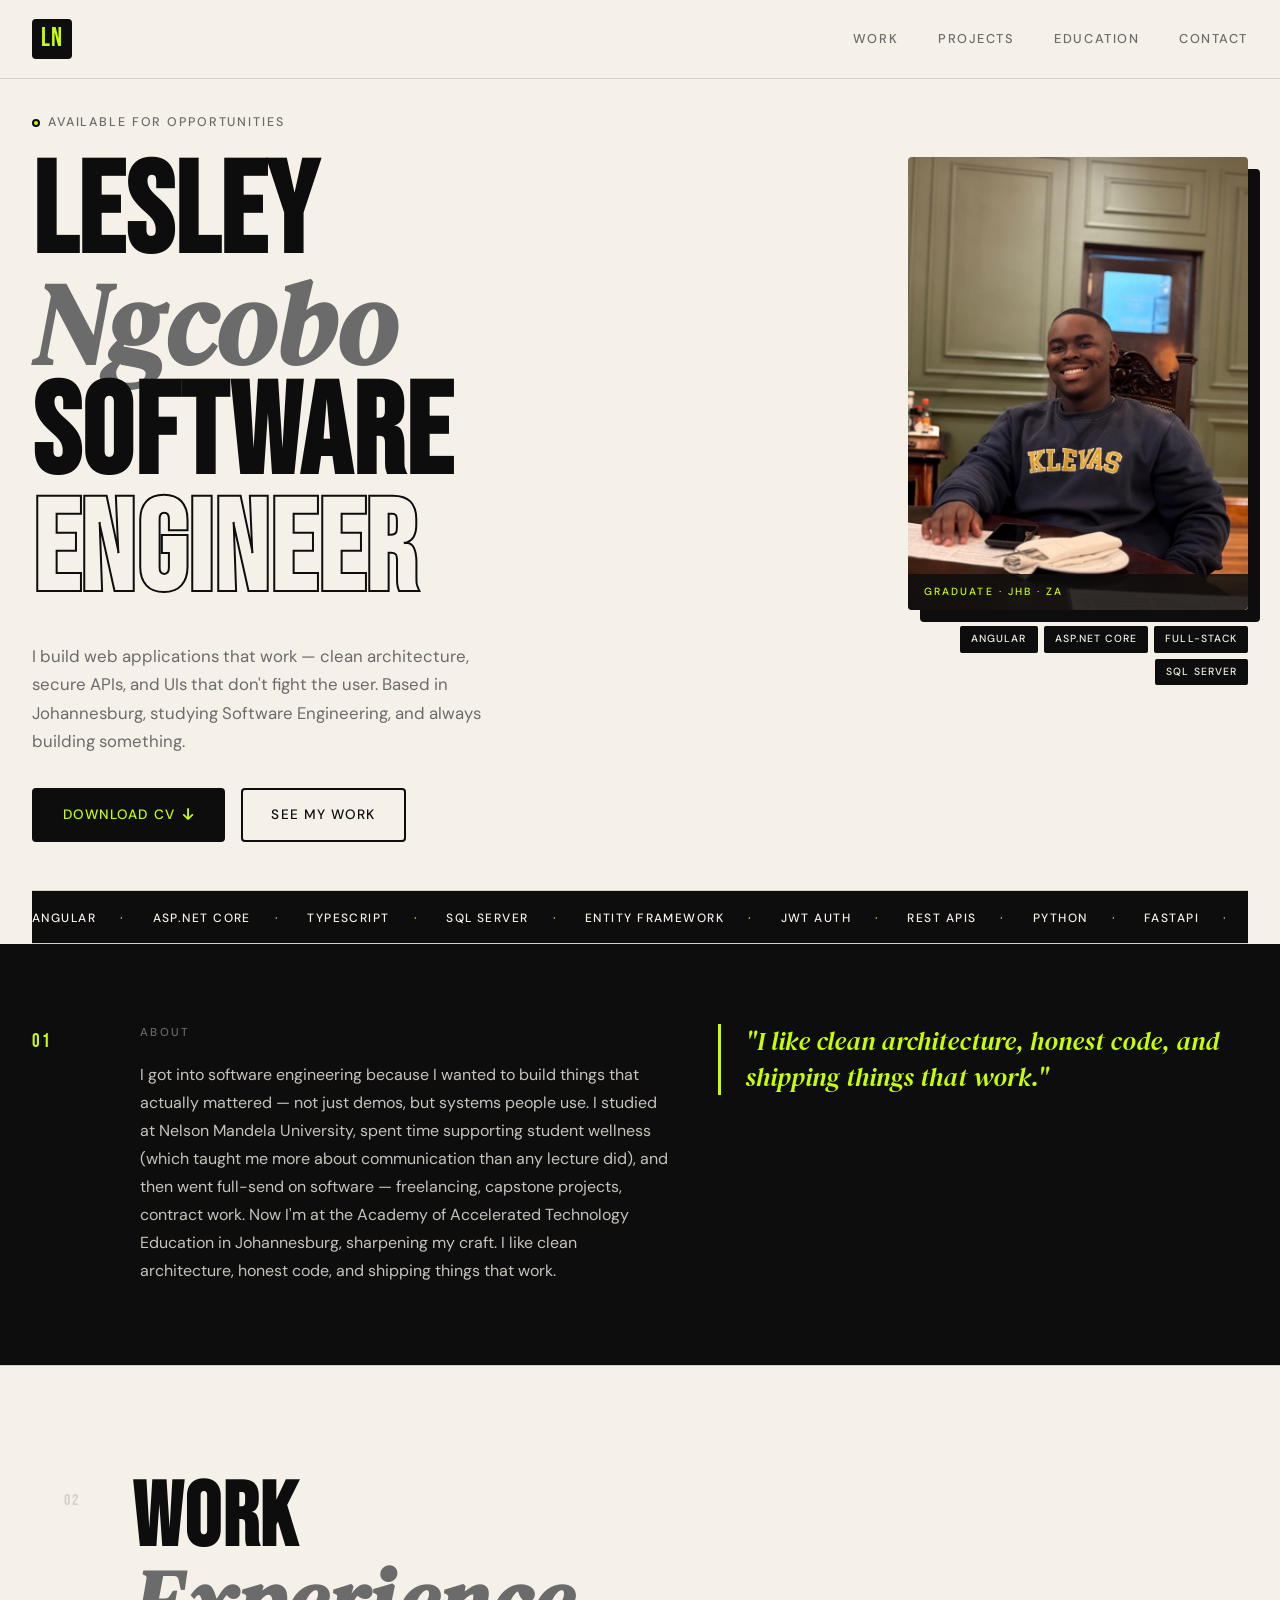
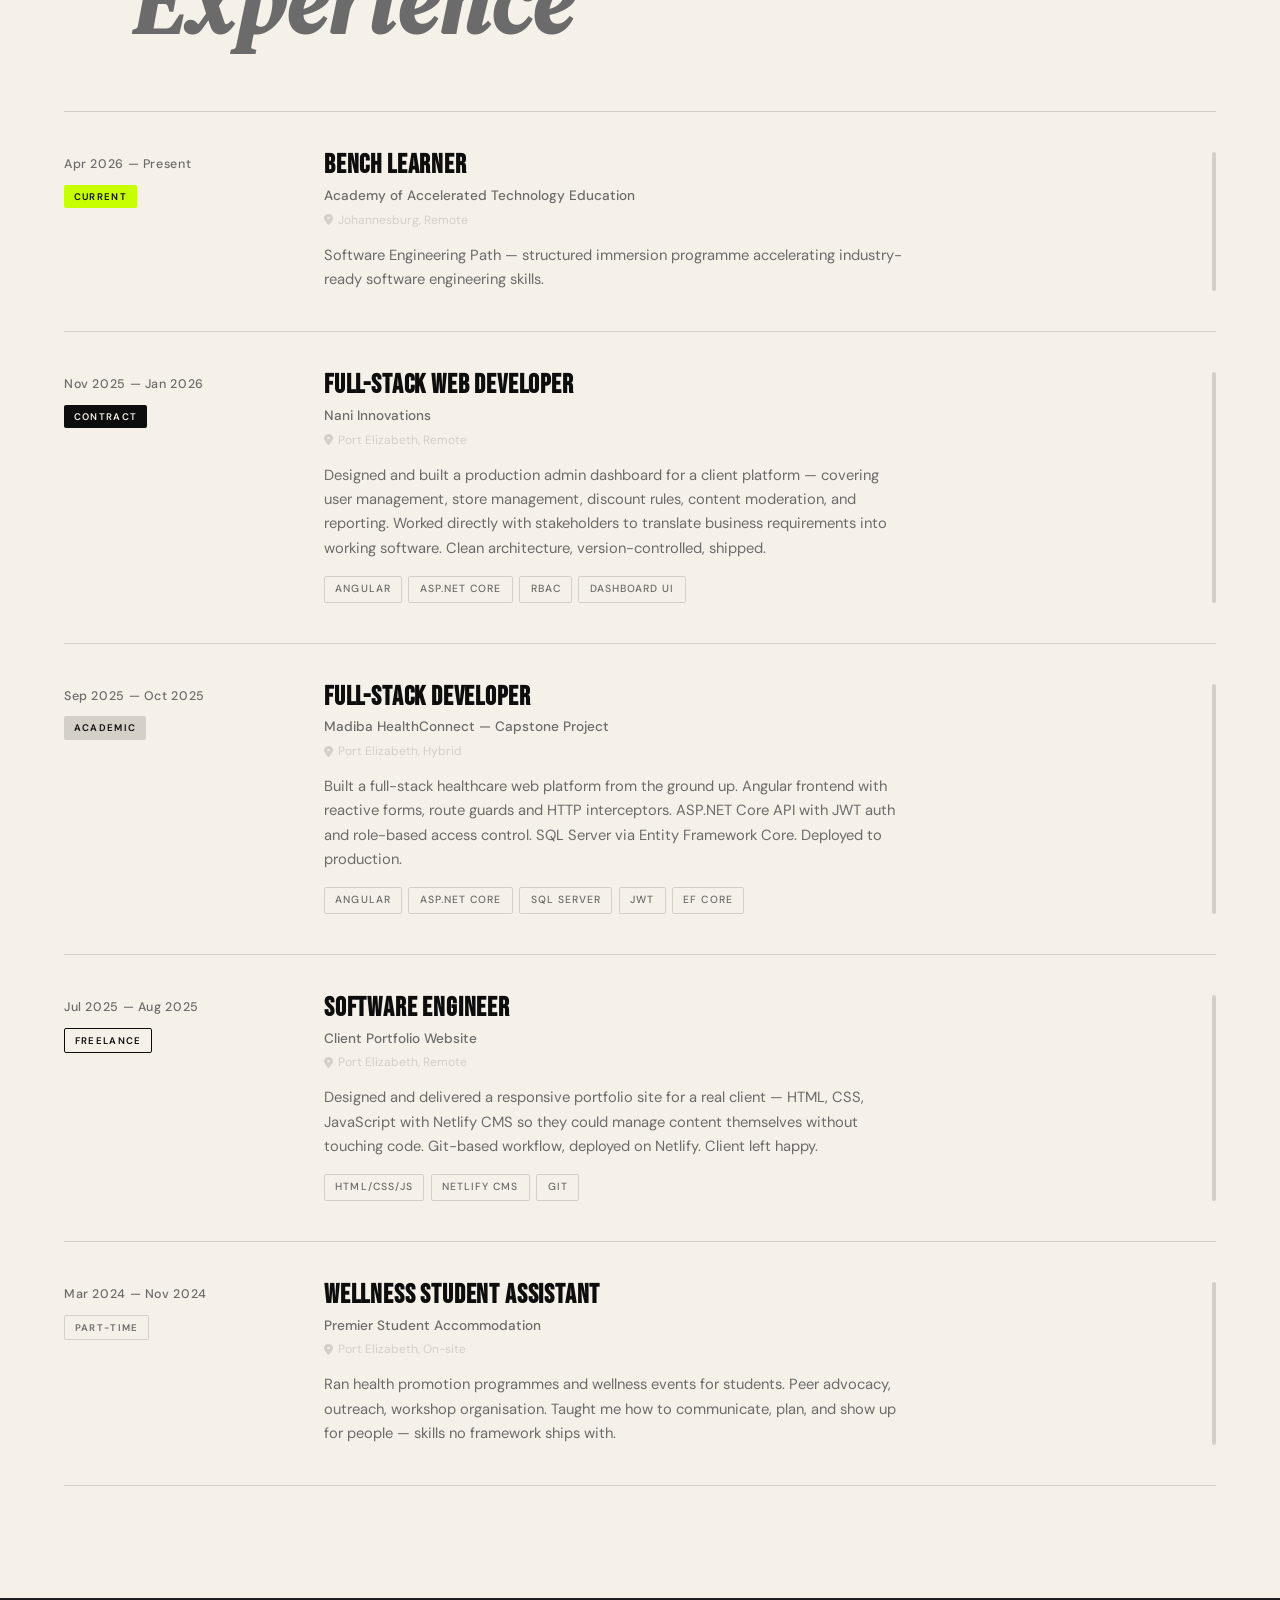
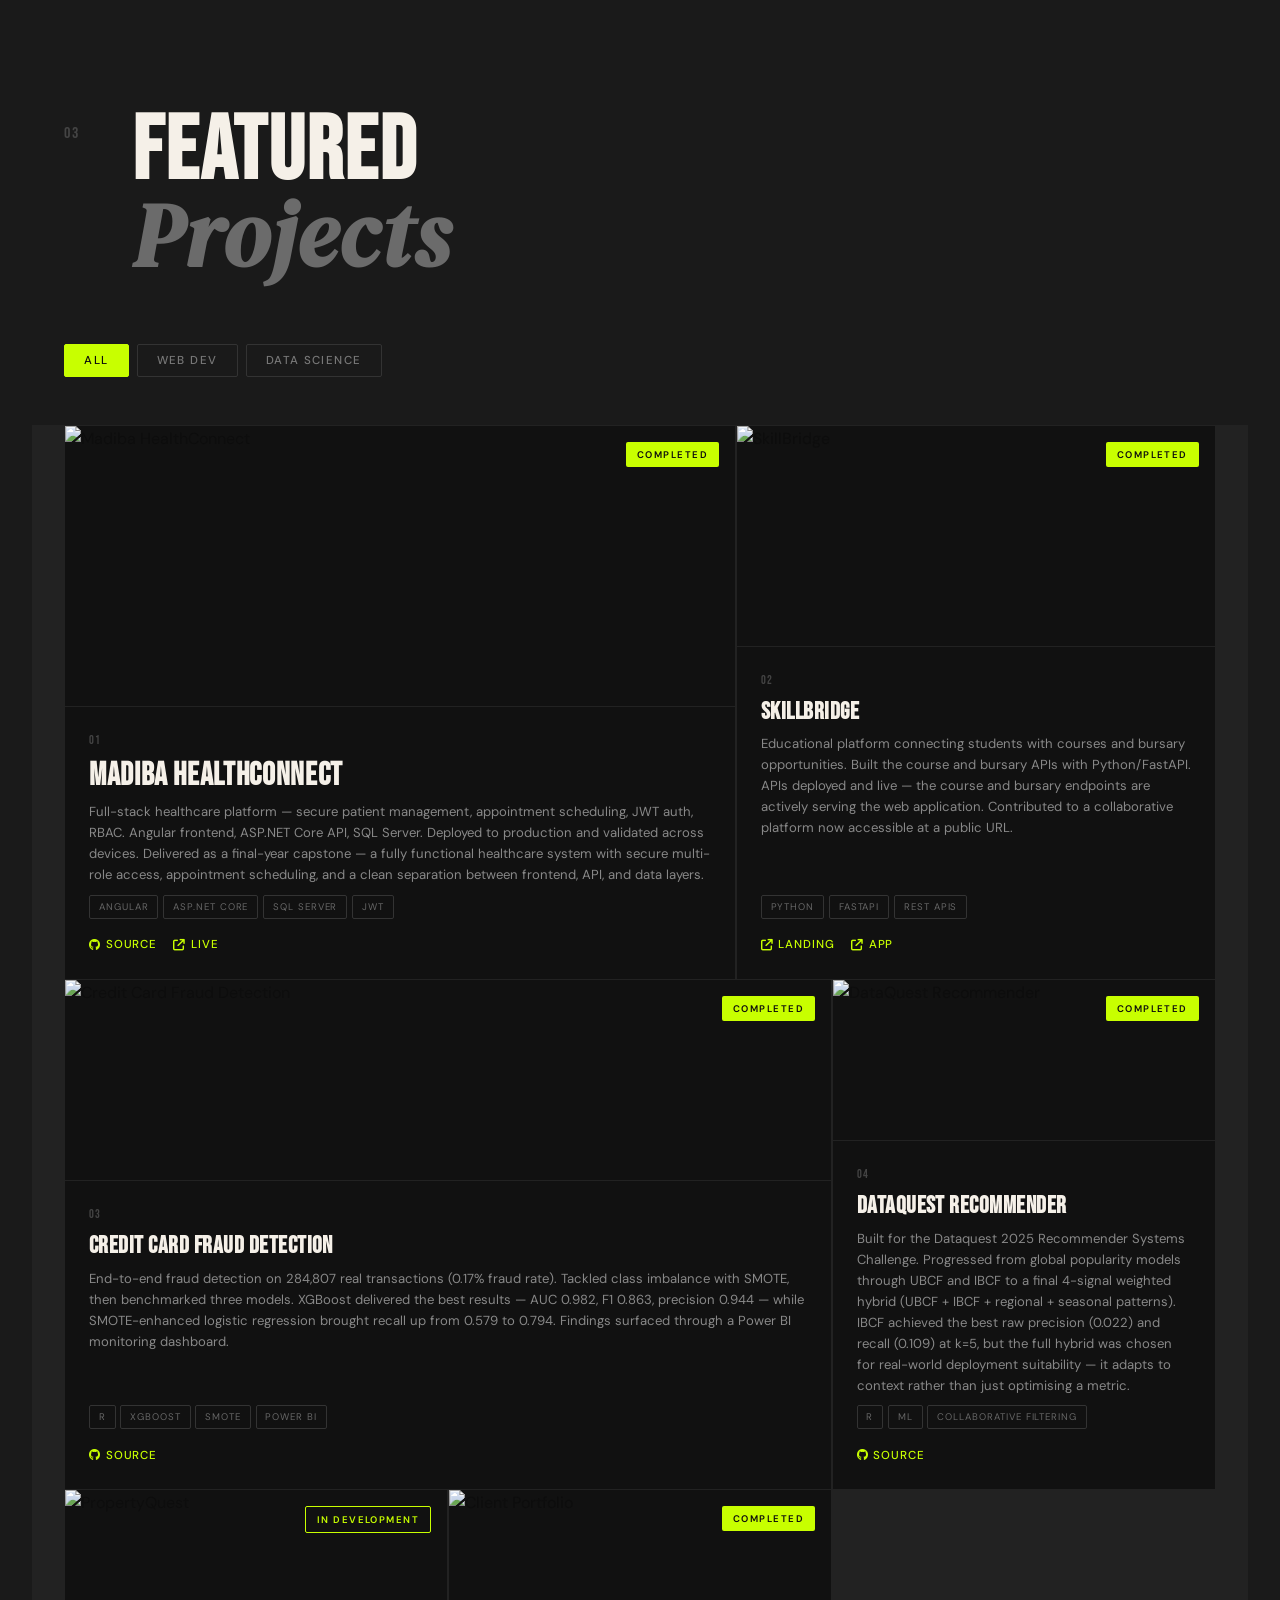
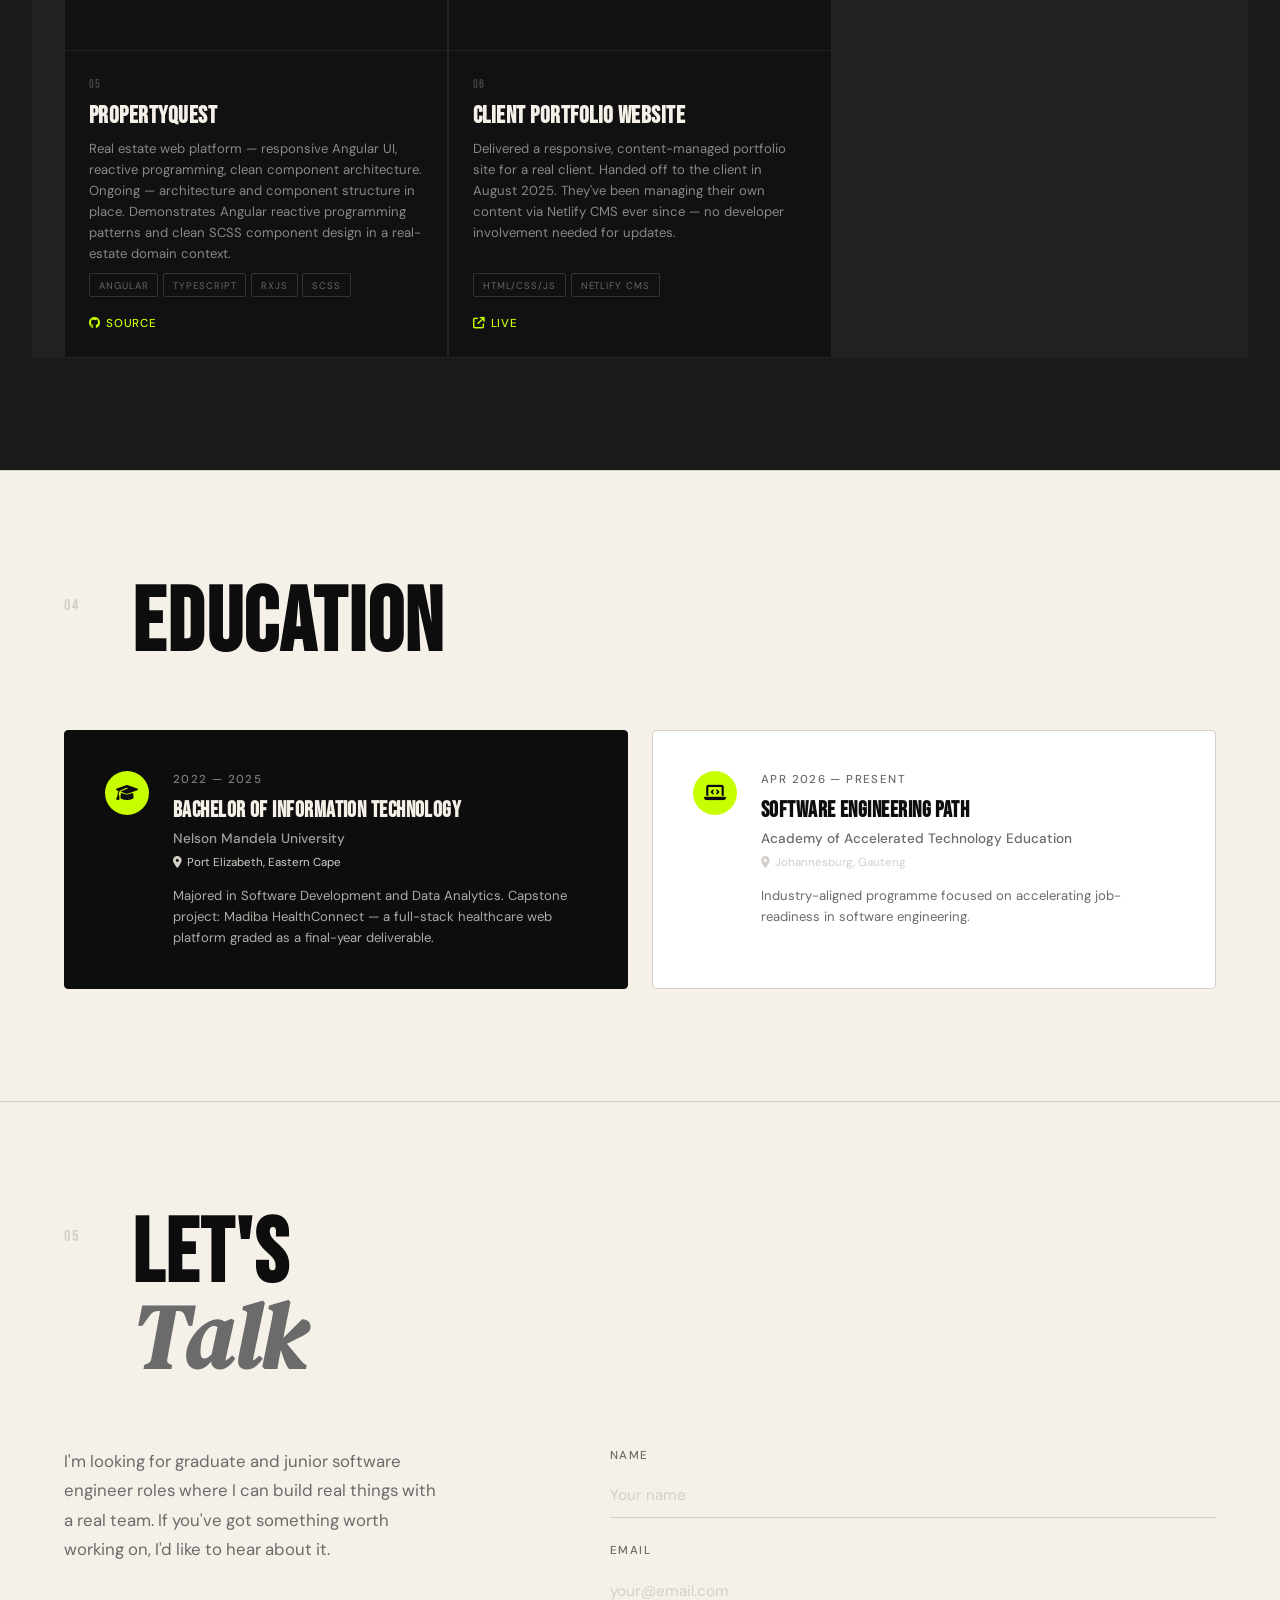
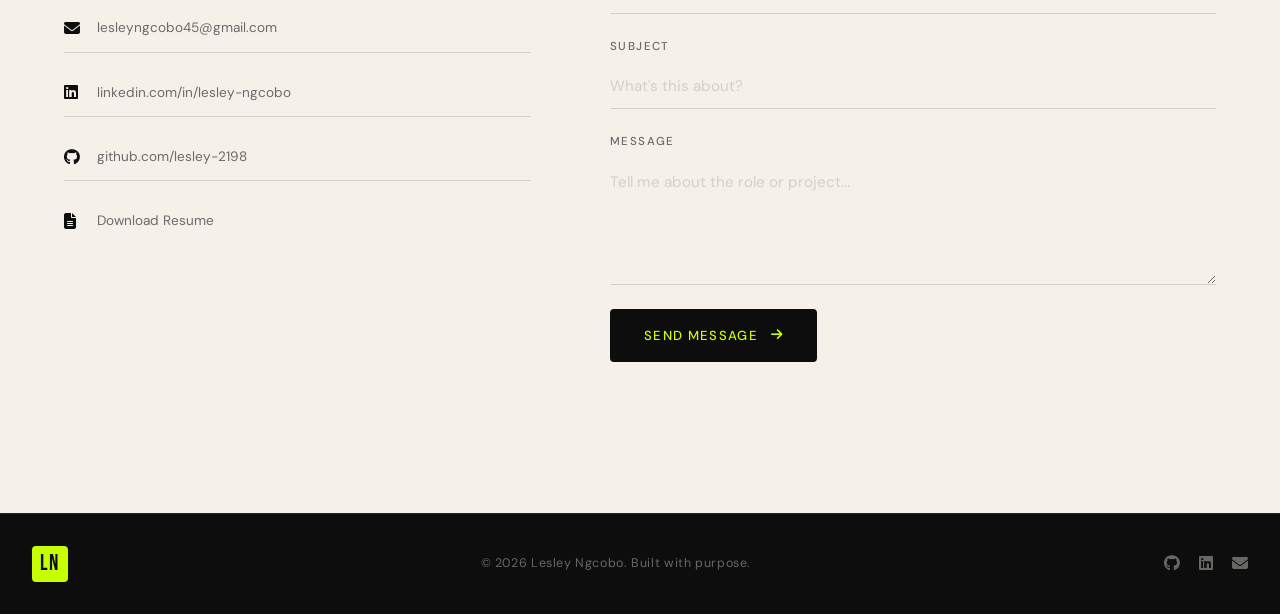
==== commit 395b65f7: "chore: Refresh 404, replace icons, expand portfolio copy - Update 404 page styles and markup, replac" ====
--- a/index.html
+++ b/index.html
@@ -333,7 +333,7 @@
                 <div class="card-body">
                     <span class="card-index">01</span>
                     <h3 class="card-title">Madiba HealthConnect</h3>
-                    <p class="card-desc">Full-stack healthcare platform — secure patient management, appointment scheduling, JWT auth, RBAC. Angular frontend, ASP.NET Core API, SQL Server.</p>
+                    <p class="card-desc">Full-stack healthcare platform — secure patient management, appointment scheduling, JWT auth, RBAC. Angular frontend, ASP.NET Core API, SQL Server. Deployed to production and validated across devices. Delivered as a final-year capstone — a fully functional healthcare system with secure multi-role access, appointment scheduling, and a clean separation between frontend, API, and data layers.</p>
                     <div class="card-tags">
                         <span>Angular</span><span>ASP.NET Core</span><span>SQL Server</span><span>JWT</span>
                     </div>
@@ -352,7 +352,7 @@
                 <div class="card-body">
                     <span class="card-index">02</span>
                     <h3 class="card-title">SkillBridge</h3>
-                    <p class="card-desc">Educational platform connecting students with courses and bursary opportunities. Built the course and bursary APIs with Python/FastAPI.</p>
+                    <p class="card-desc">Educational platform connecting students with courses and bursary opportunities. Built the course and bursary APIs with Python/FastAPI. APIs deployed and live — the course and bursary endpoints are actively serving the web application. Contributed to a collaborative platform now accessible at a public URL.</p>
                     <div class="card-tags">
                         <span>Python</span><span>FastAPI</span><span>REST APIs</span>
                     </div>
@@ -371,7 +371,7 @@
                 <div class="card-body">
                     <span class="card-index">03</span>
                     <h3 class="card-title">Credit Card Fraud Detection</h3>
-                    <p class="card-desc">Fraud detection using imbalanced classification — logistic regression, XGBoost, SMOTE oversampling. Power BI dashboards for monitoring.</p>
+                    <p class="card-desc">End-to-end fraud detection on 284,807 real transactions (0.17% fraud rate). Tackled class imbalance with SMOTE, then benchmarked three models. XGBoost delivered the best results — AUC 0.982, F1 0.863, precision 0.944 — while SMOTE-enhanced logistic regression brought recall up from 0.579 to 0.794. Findings surfaced through a Power BI monitoring dashboard.</p>
                     <div class="card-tags">
                         <span>R</span><span>XGBoost</span><span>SMOTE</span><span>Power BI</span>
                     </div>
@@ -389,7 +389,7 @@
                 <div class="card-body">
                     <span class="card-index">04</span>
                     <h3 class="card-title">DataQuest Recommender</h3>
-                    <p class="card-desc">Collaborative filtering + hybrid recommender system for retail datasets using R and recommenderlab.</p>
+                    <p class="card-desc">Built for the Dataquest 2025 Recommender Systems Challenge. Progressed from global popularity models through UBCF and IBCF to a final 4-signal weighted hybrid (UBCF + IBCF + regional + seasonal patterns). IBCF achieved the best raw precision (0.022) and recall (0.109) at k=5, but the full hybrid was chosen for real-world deployment suitability — it adapts to context rather than just optimising a metric.</p>
                     <div class="card-tags">
                         <span>R</span><span>ML</span><span>Collaborative Filtering</span>
                     </div>
@@ -407,7 +407,7 @@
                 <div class="card-body">
                     <span class="card-index">05</span>
                     <h3 class="card-title">PropertyQuest</h3>
-                    <p class="card-desc">Real estate web platform — responsive Angular UI, reactive programming, clean component architecture.</p>
+                    <p class="card-desc">Real estate web platform — responsive Angular UI, reactive programming, clean component architecture. Ongoing — architecture and component structure in place. Demonstrates Angular reactive programming patterns and clean SCSS component design in a real-estate domain context.</p>
                     <div class="card-tags">
                         <span>Angular</span><span>TypeScript</span><span>RxJS</span><span>SCSS</span>
                     </div>
@@ -425,7 +425,7 @@
                 <div class="card-body">
                     <span class="card-index">06</span>
                     <h3 class="card-title">Client Portfolio Website</h3>
-                    <p class="card-desc">Delivered a responsive, content-managed portfolio site for a real client. Netlify CMS for self-managed updates.</p>
+                    <p class="card-desc">Delivered a responsive, content-managed portfolio site for a real client. Handed off to the client in August 2025. They've been managing their own content via Netlify CMS ever since — no developer involvement needed for updates.</p>
                     <div class="card-tags">
                         <span>HTML/CSS/JS</span><span>Netlify CMS</span>
                     </div>
@@ -500,7 +500,7 @@
                 </div>
             </div>
 
-            <form class="contact-form" id="contactForm" action="https://formspree.io/f/lesleyngcobo45@gmail.com" method="POST">
+            <form class="contact-form" id="contactForm" action="https://formspree.io/f/mojykqrq" method="POST">
                 <div class="form-group">
                     <label for="name">Name</label>
                     <input type="text" id="name" name="name" placeholder="Your name" required autocomplete="name">
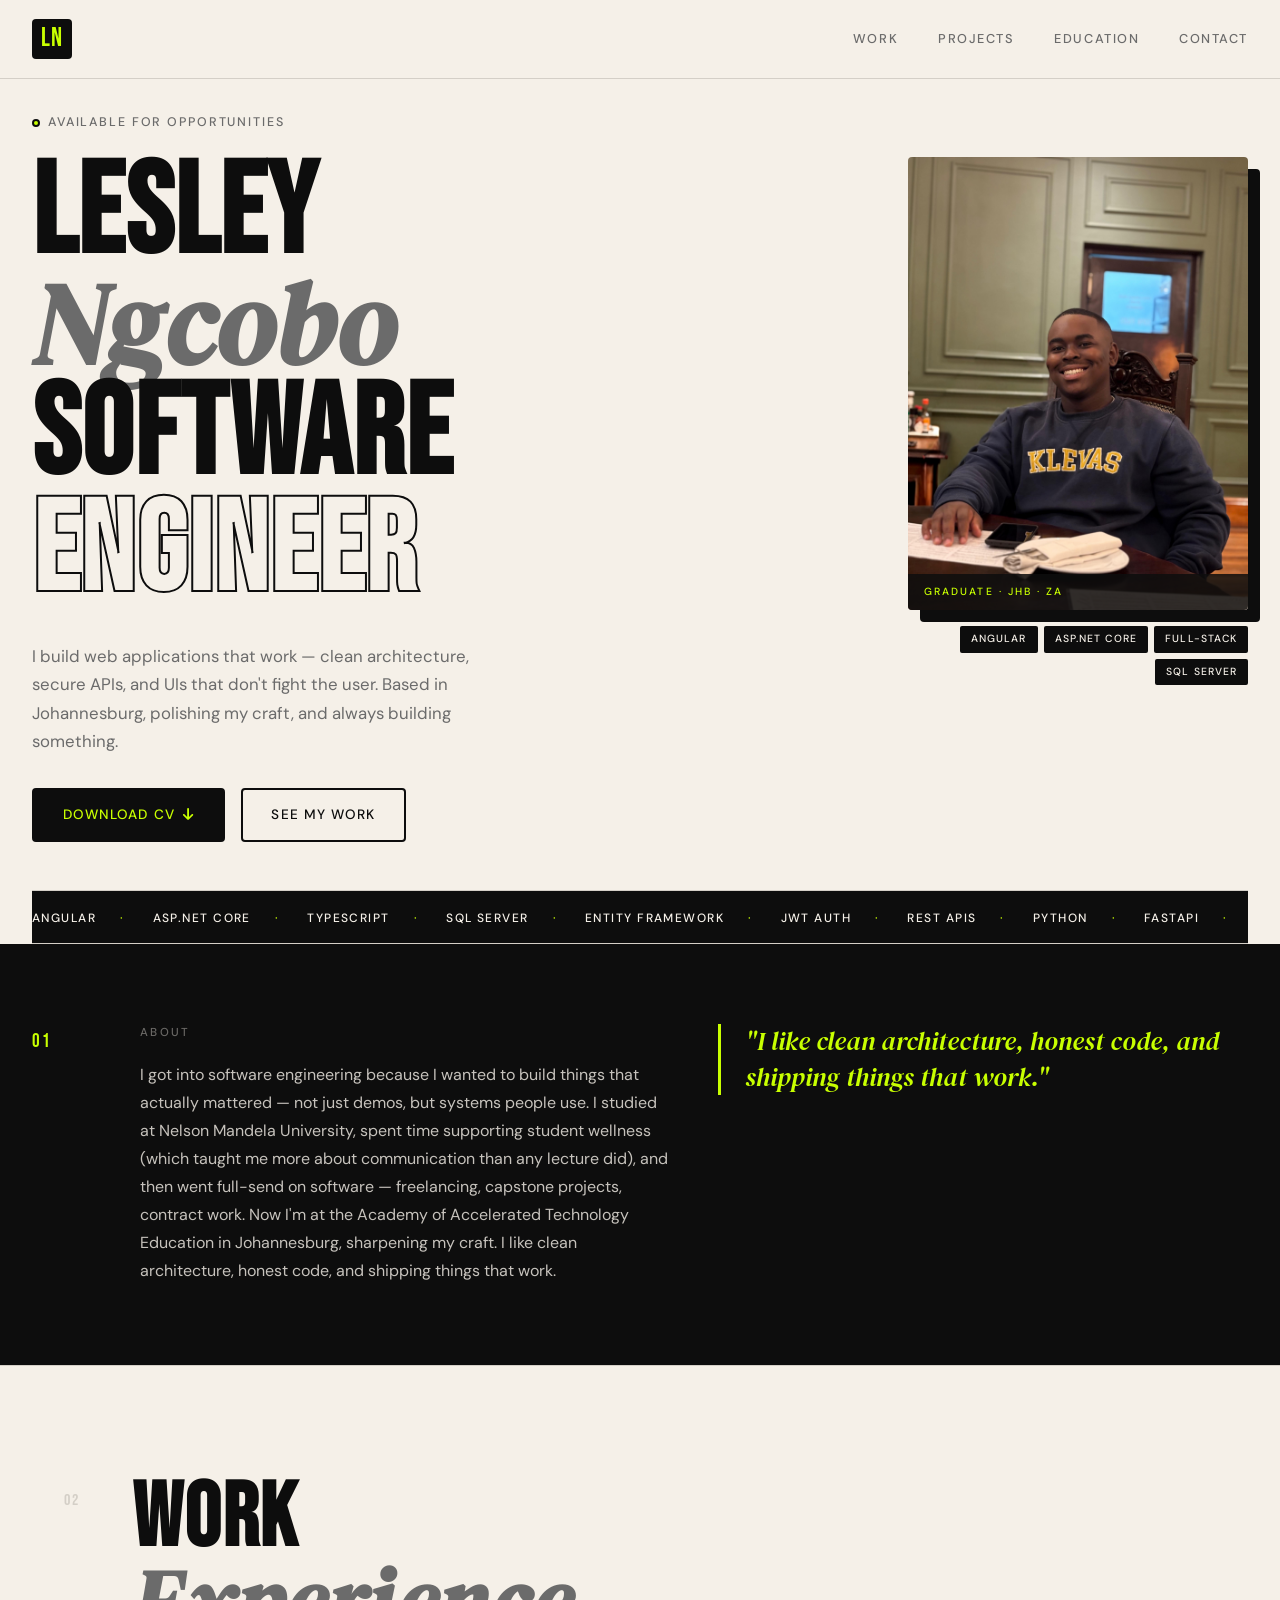
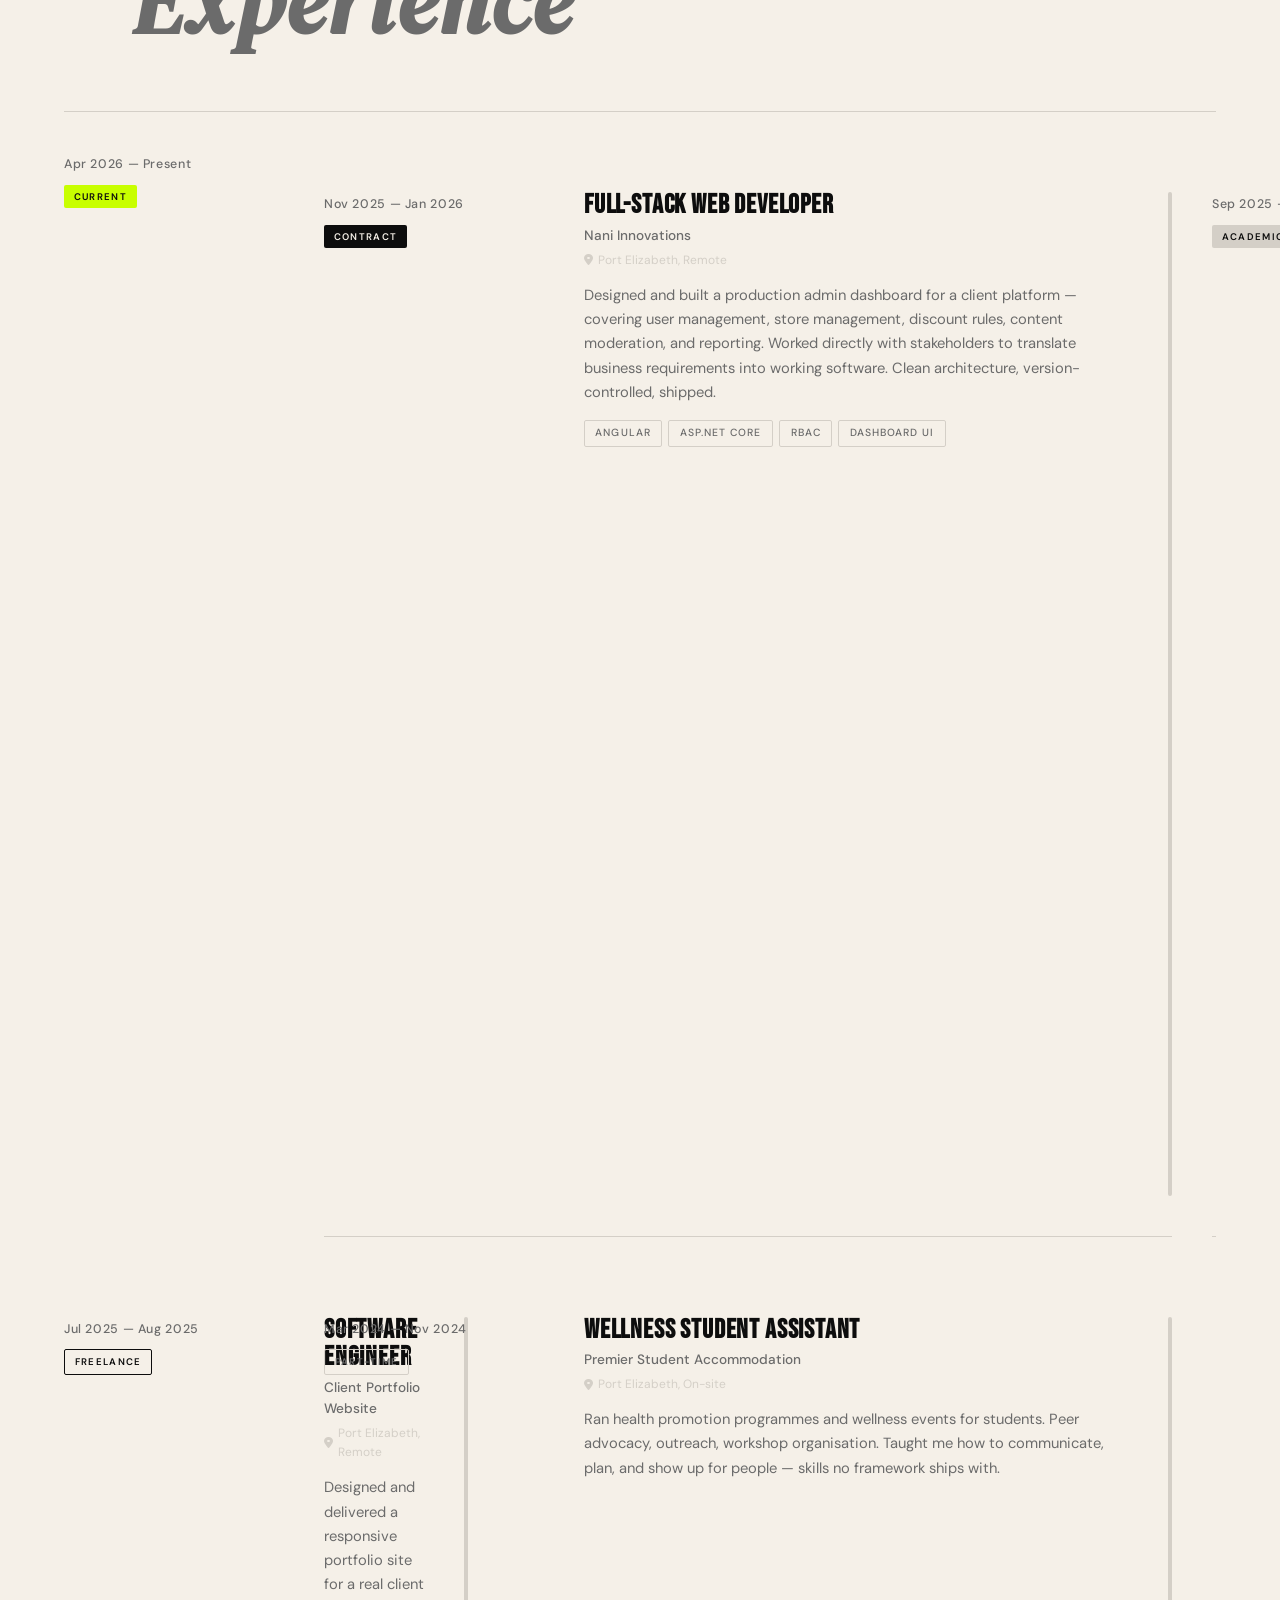
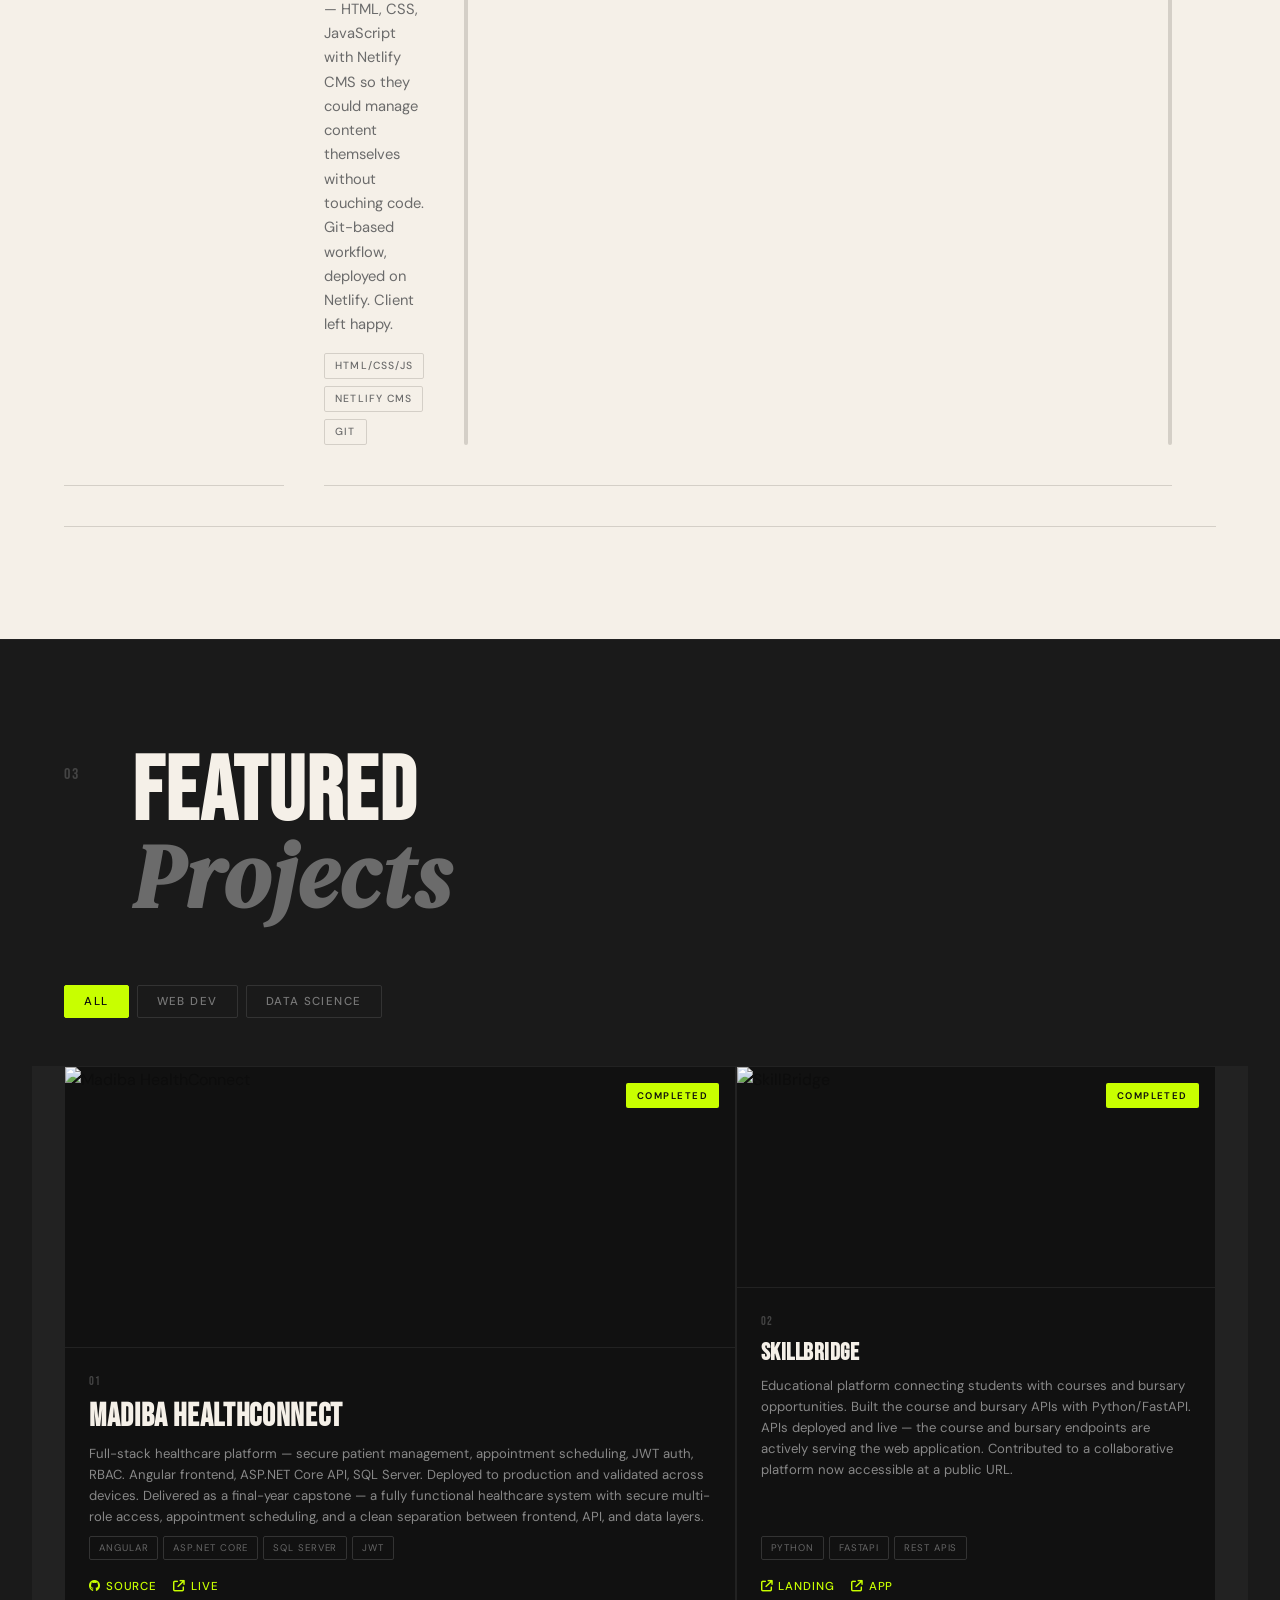
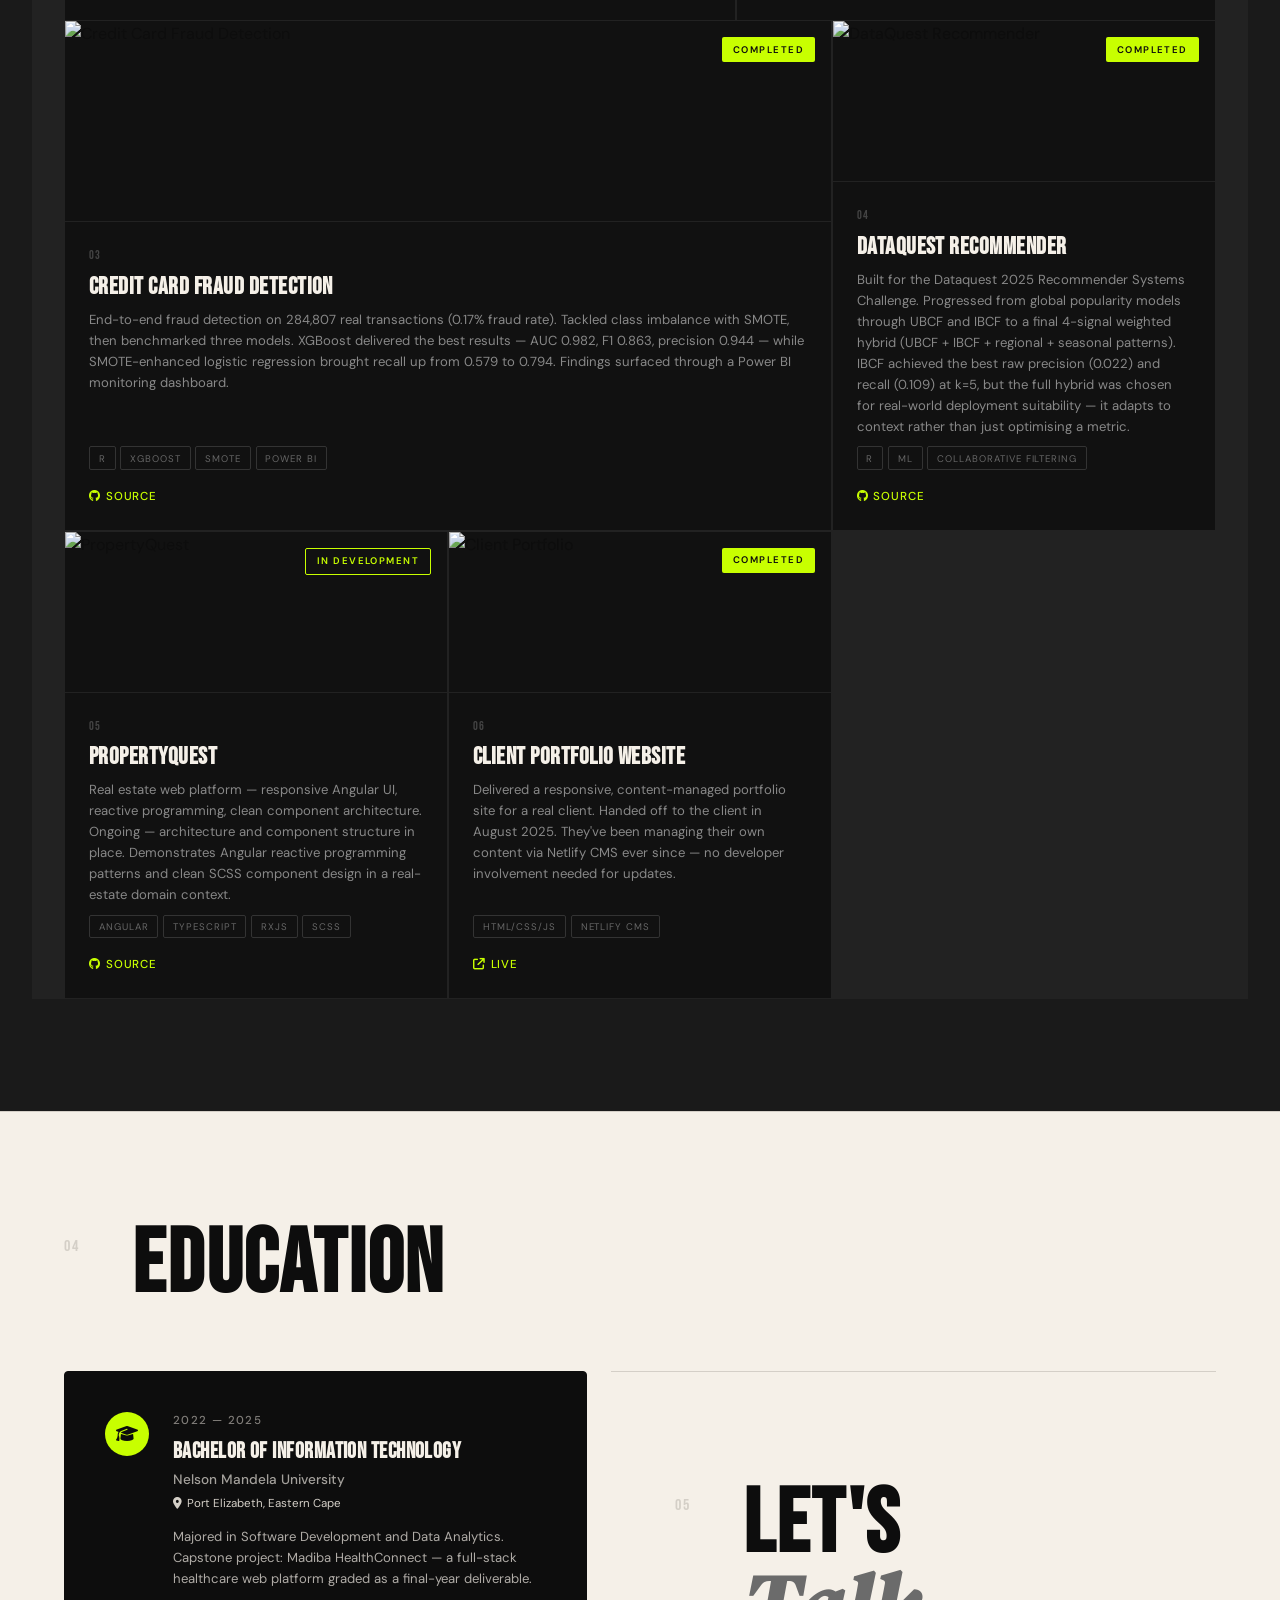
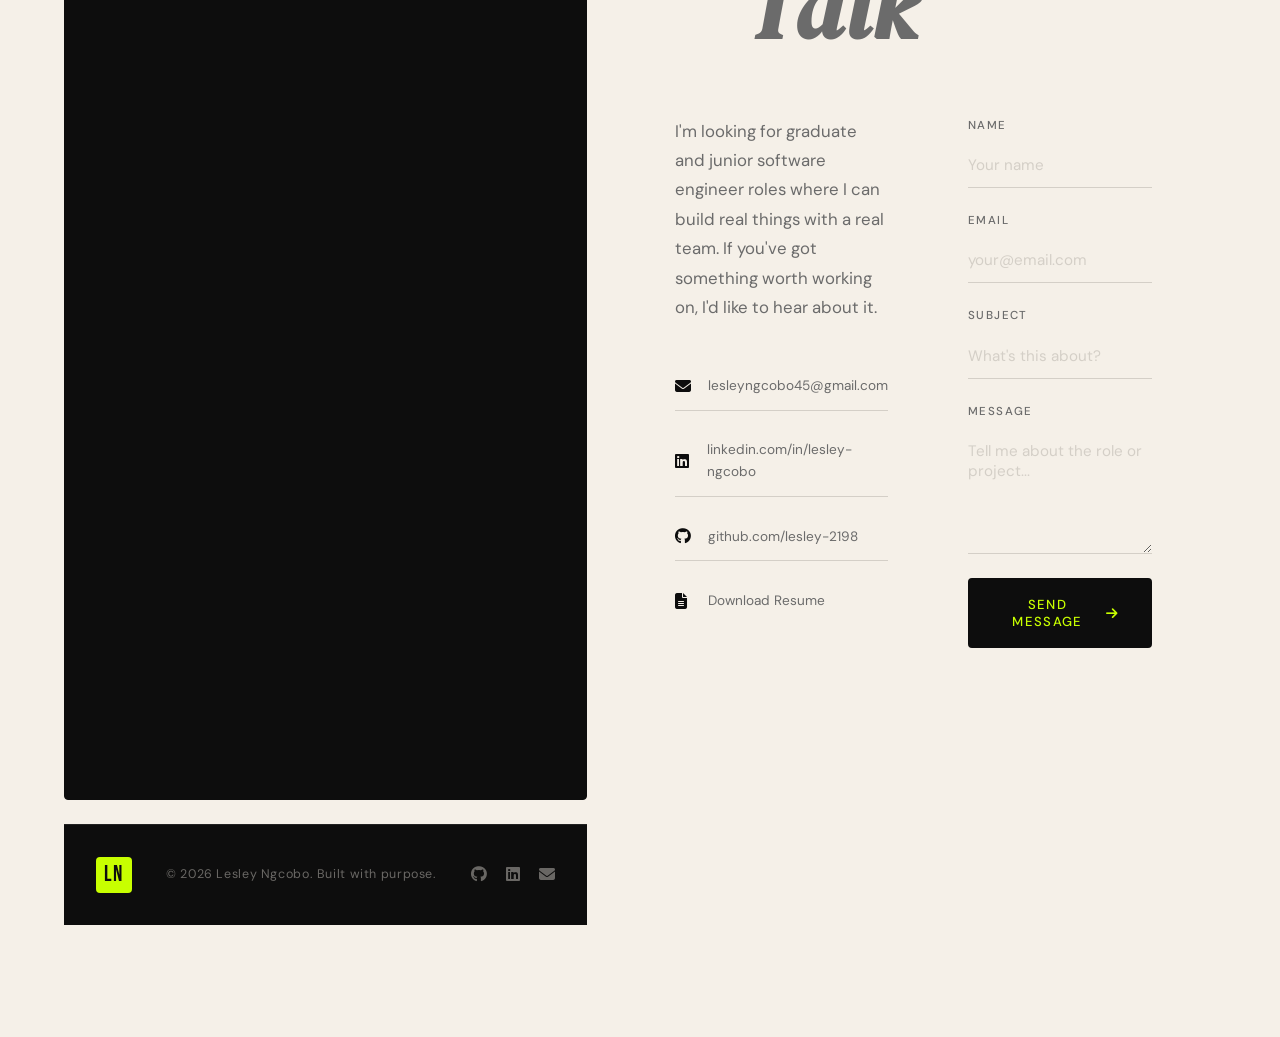
==== commit 53f087f1: "fix: Update personal description and comments in index.html" ====
--- a/index.html
+++ b/index.html
@@ -159,7 +159,7 @@
             </div>
 
             <div class="hero-intro">
-                <p>I build web applications that work — clean architecture, secure APIs, and UIs that don't fight the user. Based in Johannesburg, studying Software Engineering, and always building something.</p>
+                <p>I build web applications that work — clean architecture, secure APIs, and UIs that don't fight the user. Based in Johannesburg, polishing my craft, and always building something.</p>
                 <div class="hero-cta">
                     <a href="files/Lesley Ngcobo - Resume.pdf" class="btn-primary" download>Download CV <i class="fas fa-arrow-down"></i></a>
                     <a href="#projects" class="btn-ghost">See my work</a>
@@ -233,6 +233,8 @@
                     <span class="timeline-date">Apr 2026 — Present</span>
                     <span class="timeline-type type-current">Current</span>
                 </div>
+
+                <!--
                 <div class="timeline-content">
                     <h3 class="timeline-role">Bench Learner</h3>
                     <p class="timeline-company">Academy of Accelerated Technology Education</p>
@@ -241,6 +243,7 @@
                 </div>
                 <div class="timeline-accent"></div>
             </div>
+                !-->
 
             <div class="timeline-item">
                 <div class="timeline-meta">
@@ -457,6 +460,7 @@
                 </div>
             </div>
 
+            <!--
             <div class="edu-card">
                 <div class="edu-icon"><i class="fas fa-laptop-code"></i></div>
                 <div class="edu-body">
@@ -469,6 +473,7 @@
             </div>
         </div>
     </section>
+            --!>
 
     <!-- CONTACT -->
     <section id="contact" class="contact-section">
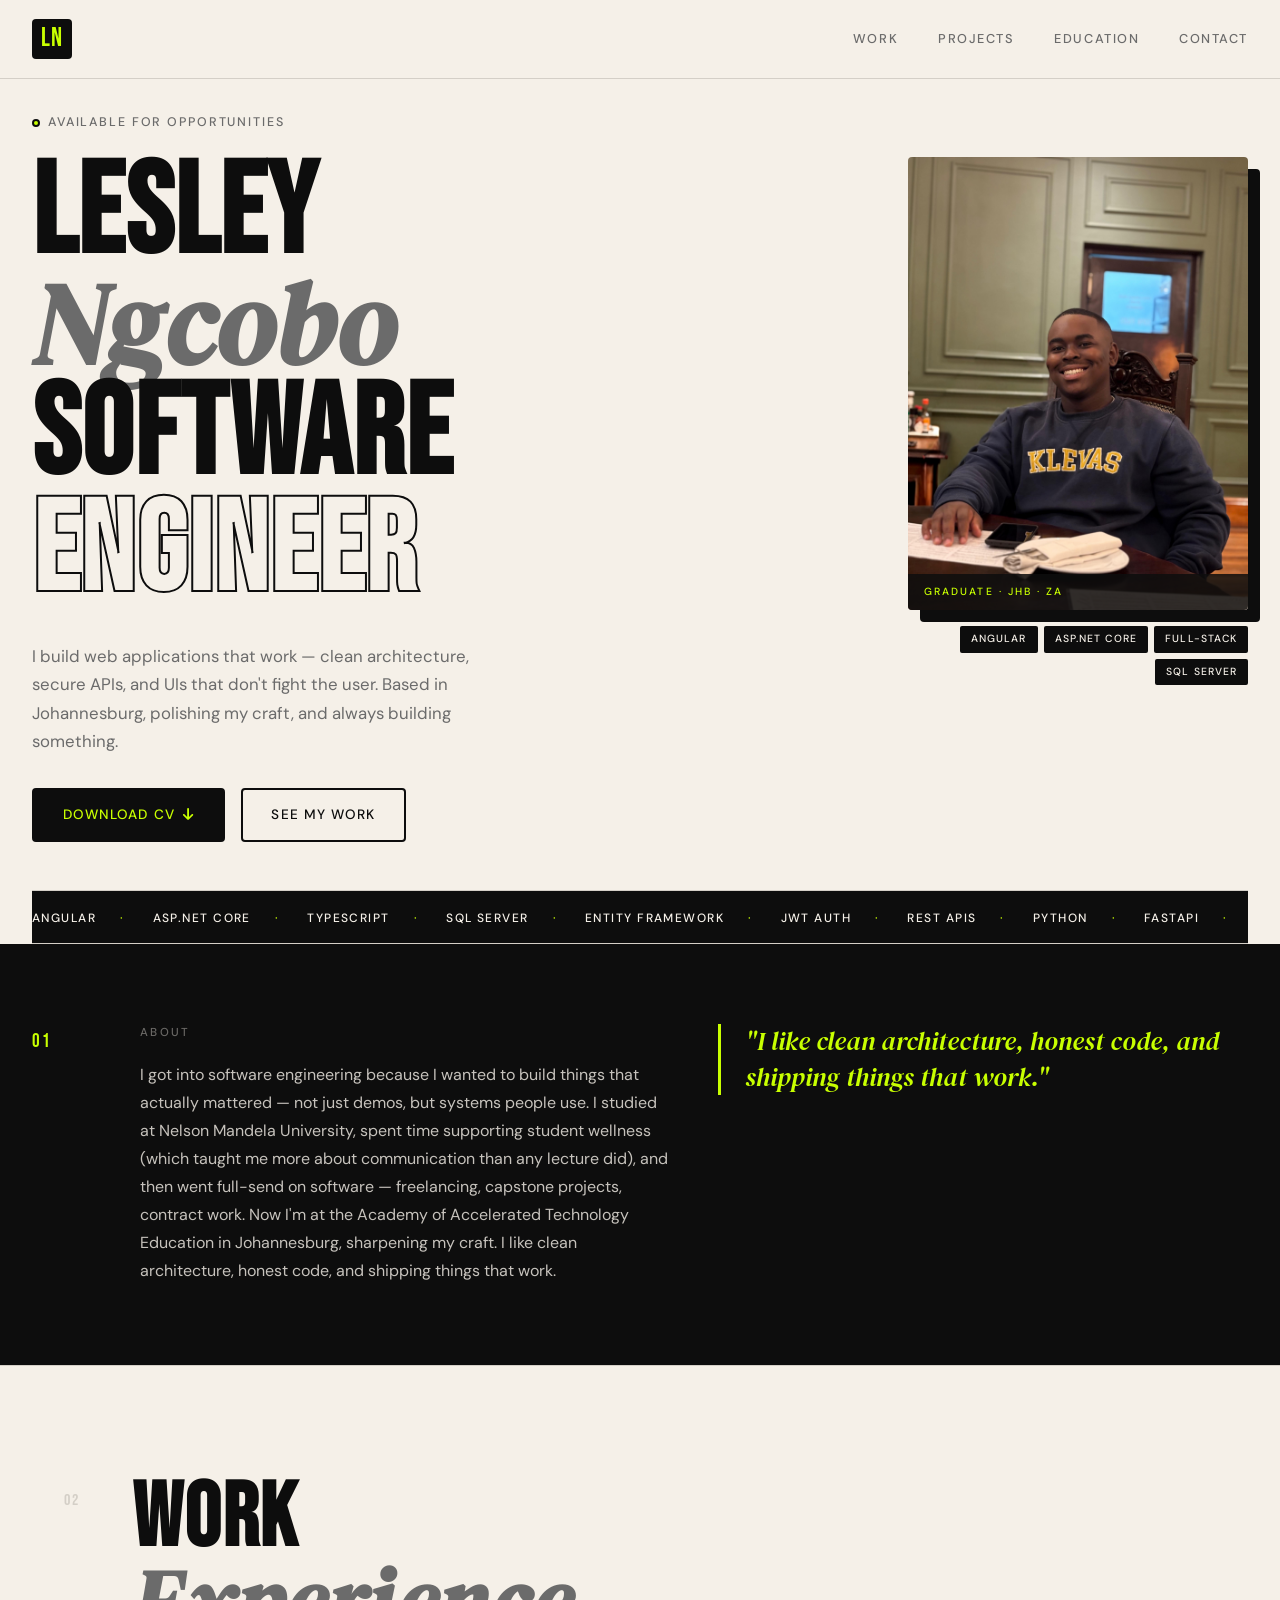
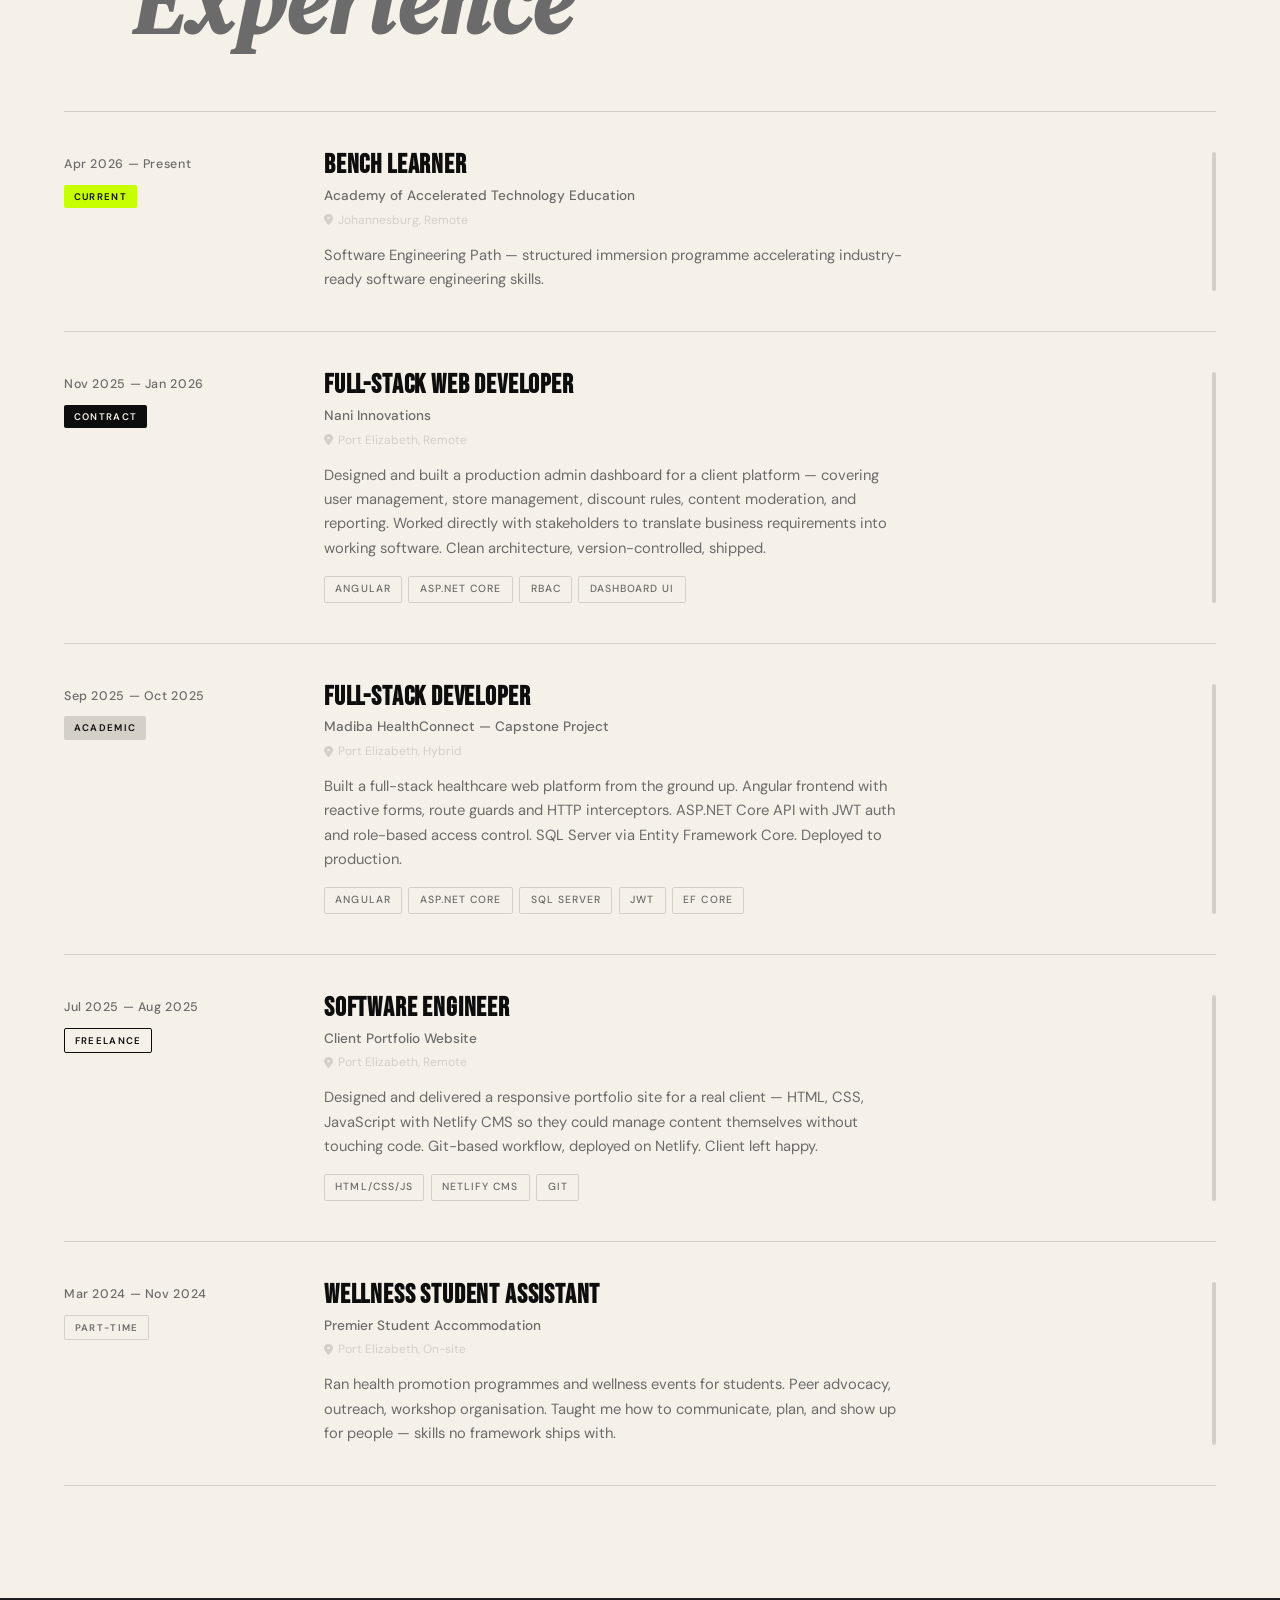
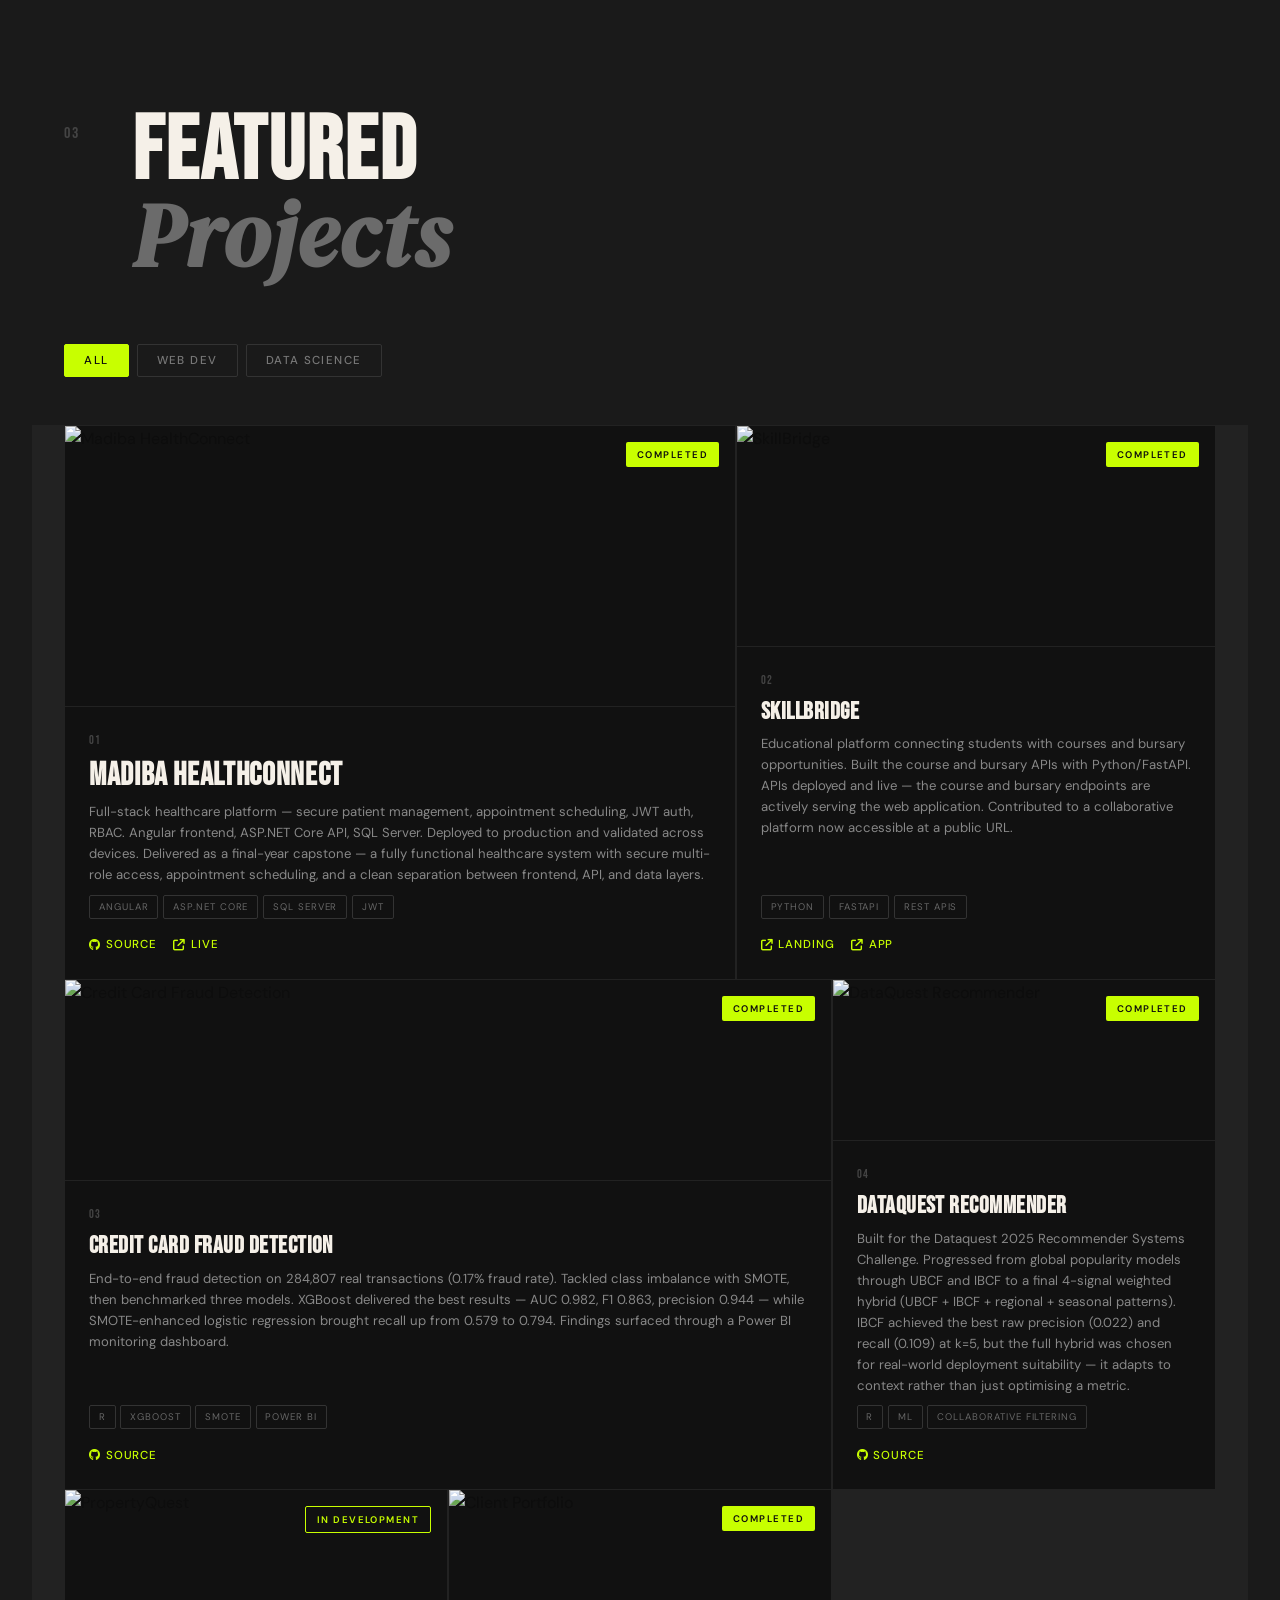
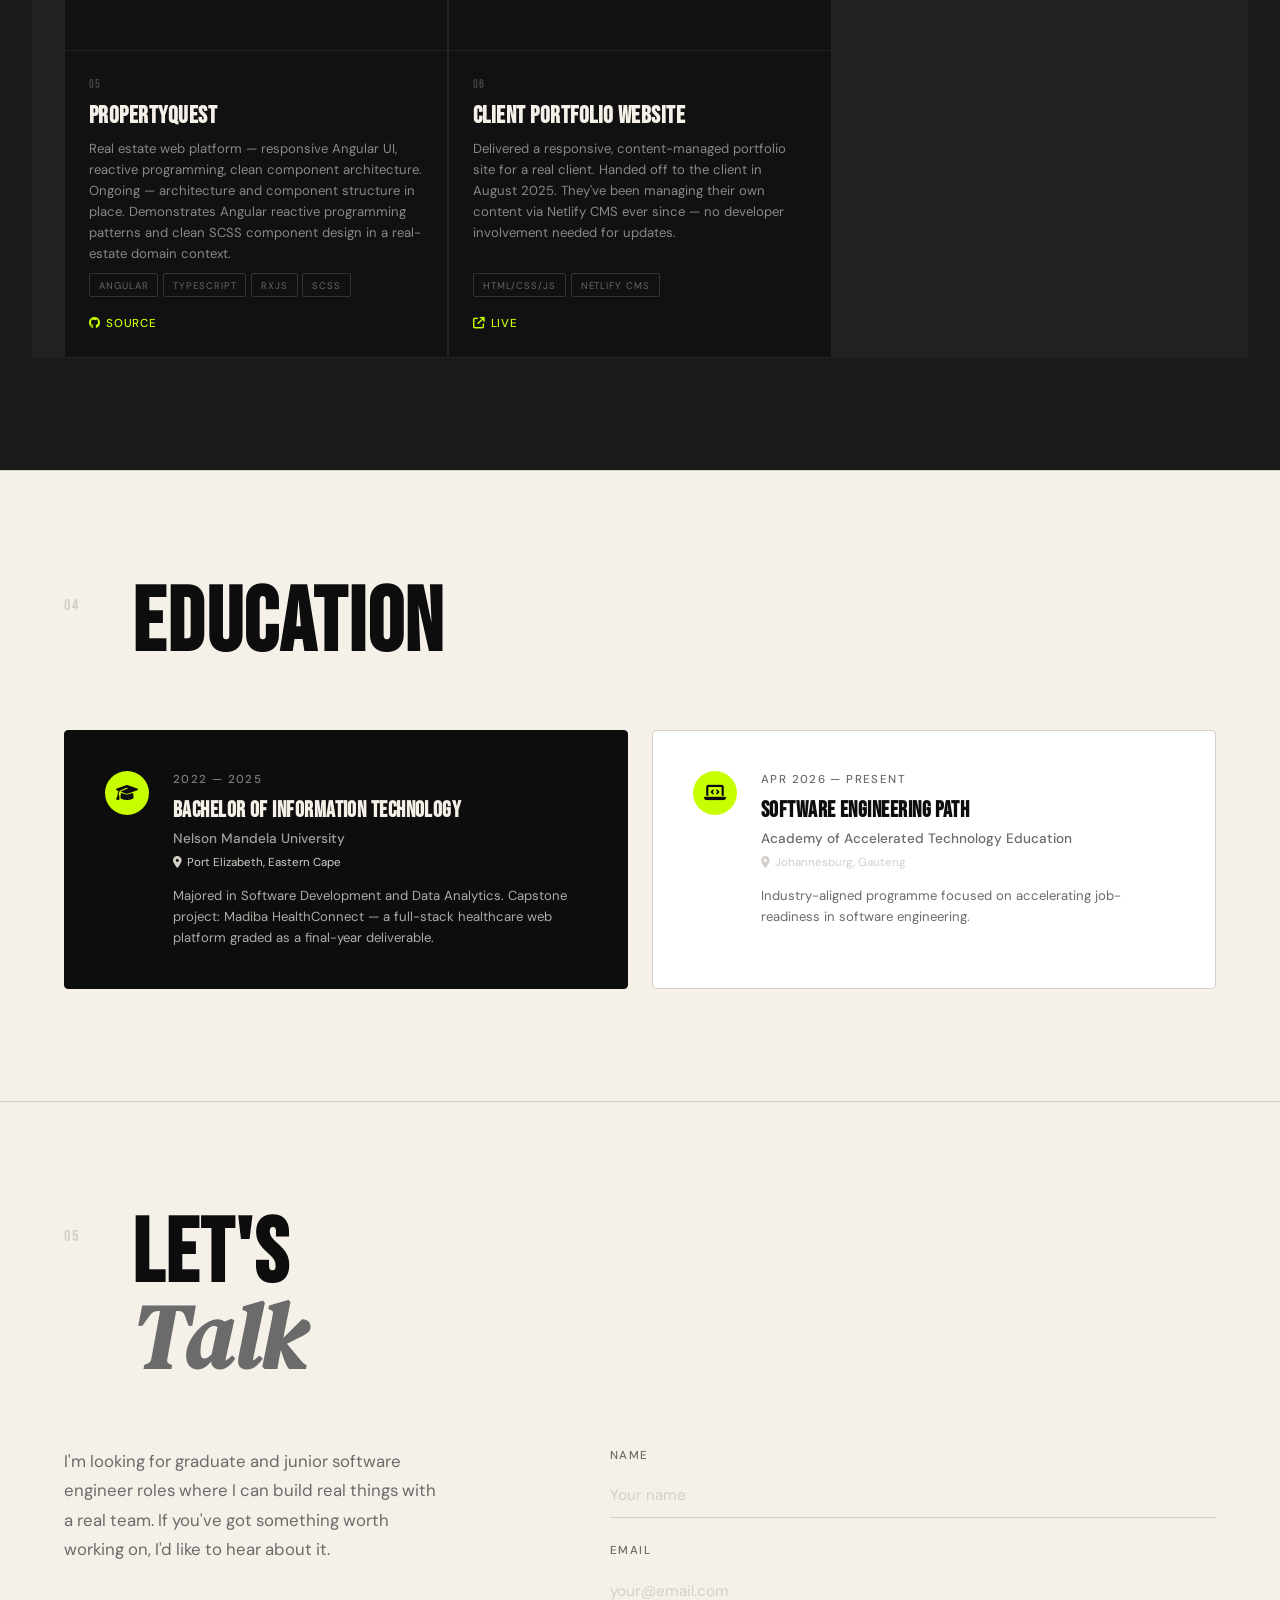
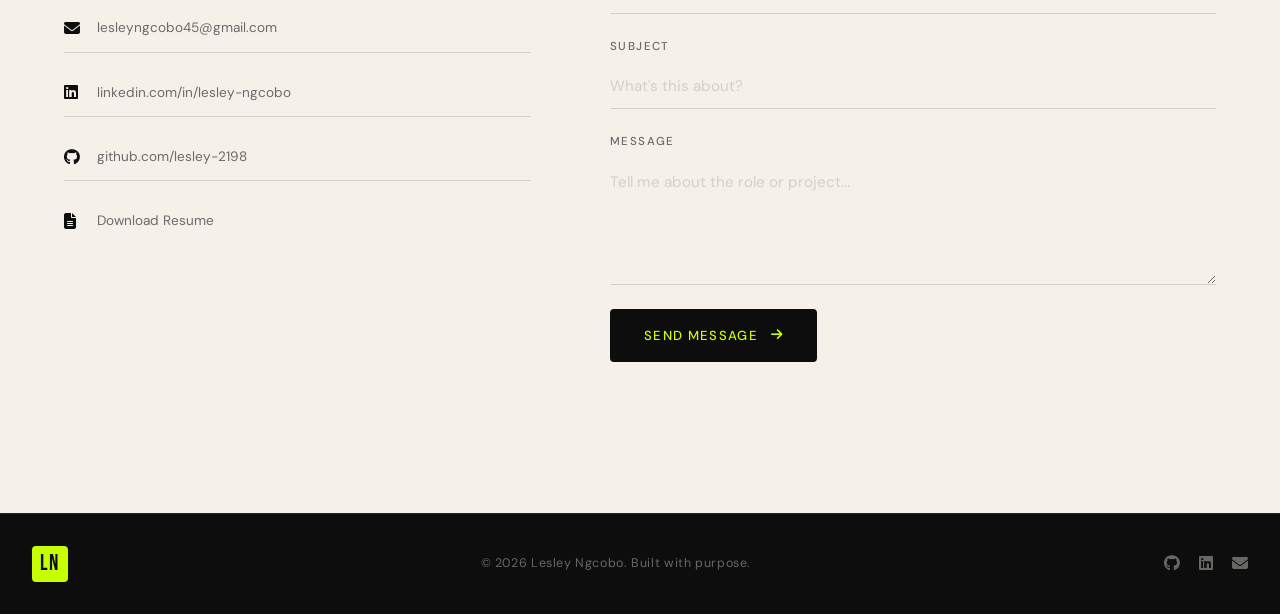
==== commit 392b32da: "Remove commented-out HTML sections" ====
--- a/index.html
+++ b/index.html
@@ -234,7 +234,6 @@
                     <span class="timeline-type type-current">Current</span>
                 </div>
 
-                <!--
                 <div class="timeline-content">
                     <h3 class="timeline-role">Bench Learner</h3>
                     <p class="timeline-company">Academy of Accelerated Technology Education</p>
@@ -243,7 +242,6 @@
                 </div>
                 <div class="timeline-accent"></div>
             </div>
-                !-->
 
             <div class="timeline-item">
                 <div class="timeline-meta">
@@ -460,7 +458,6 @@
                 </div>
             </div>
 
-            <!--
             <div class="edu-card">
                 <div class="edu-icon"><i class="fas fa-laptop-code"></i></div>
                 <div class="edu-body">
@@ -473,7 +470,6 @@
             </div>
         </div>
     </section>
-            --!>
 
     <!-- CONTACT -->
     <section id="contact" class="contact-section">
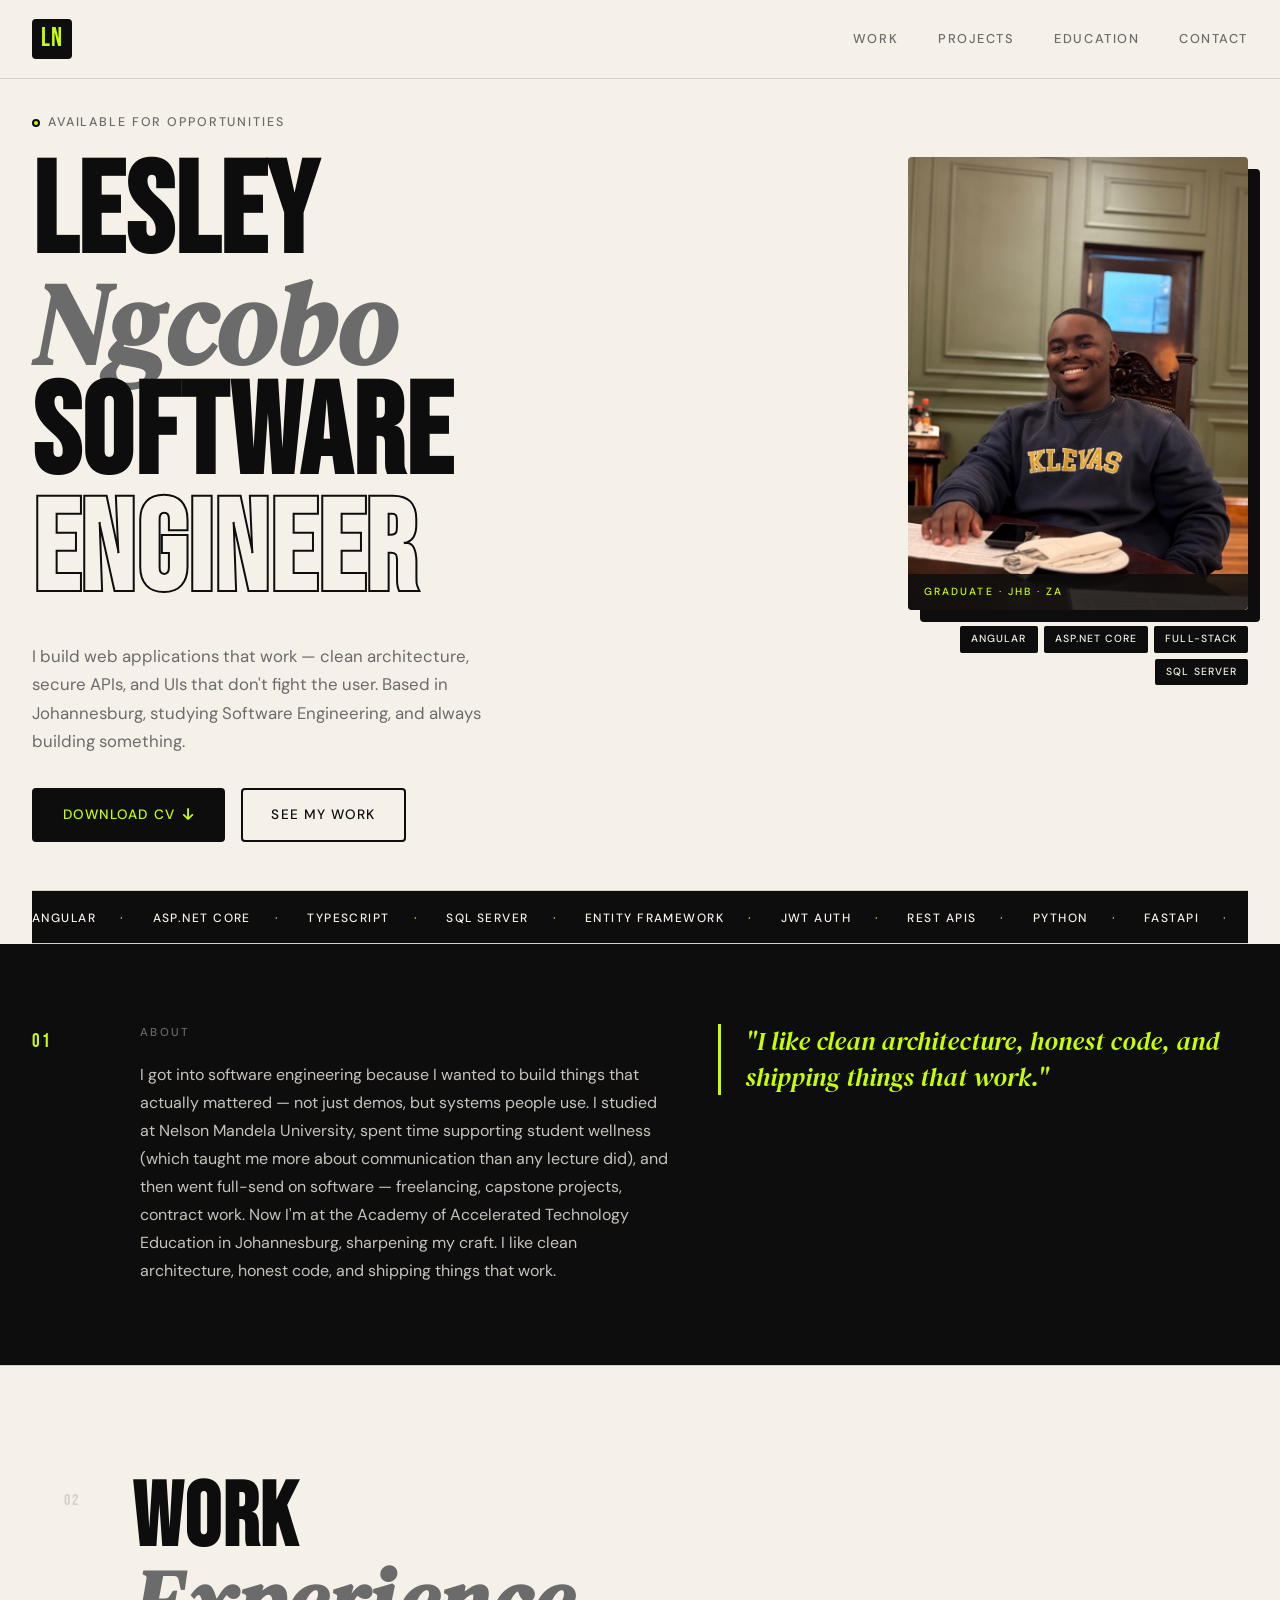
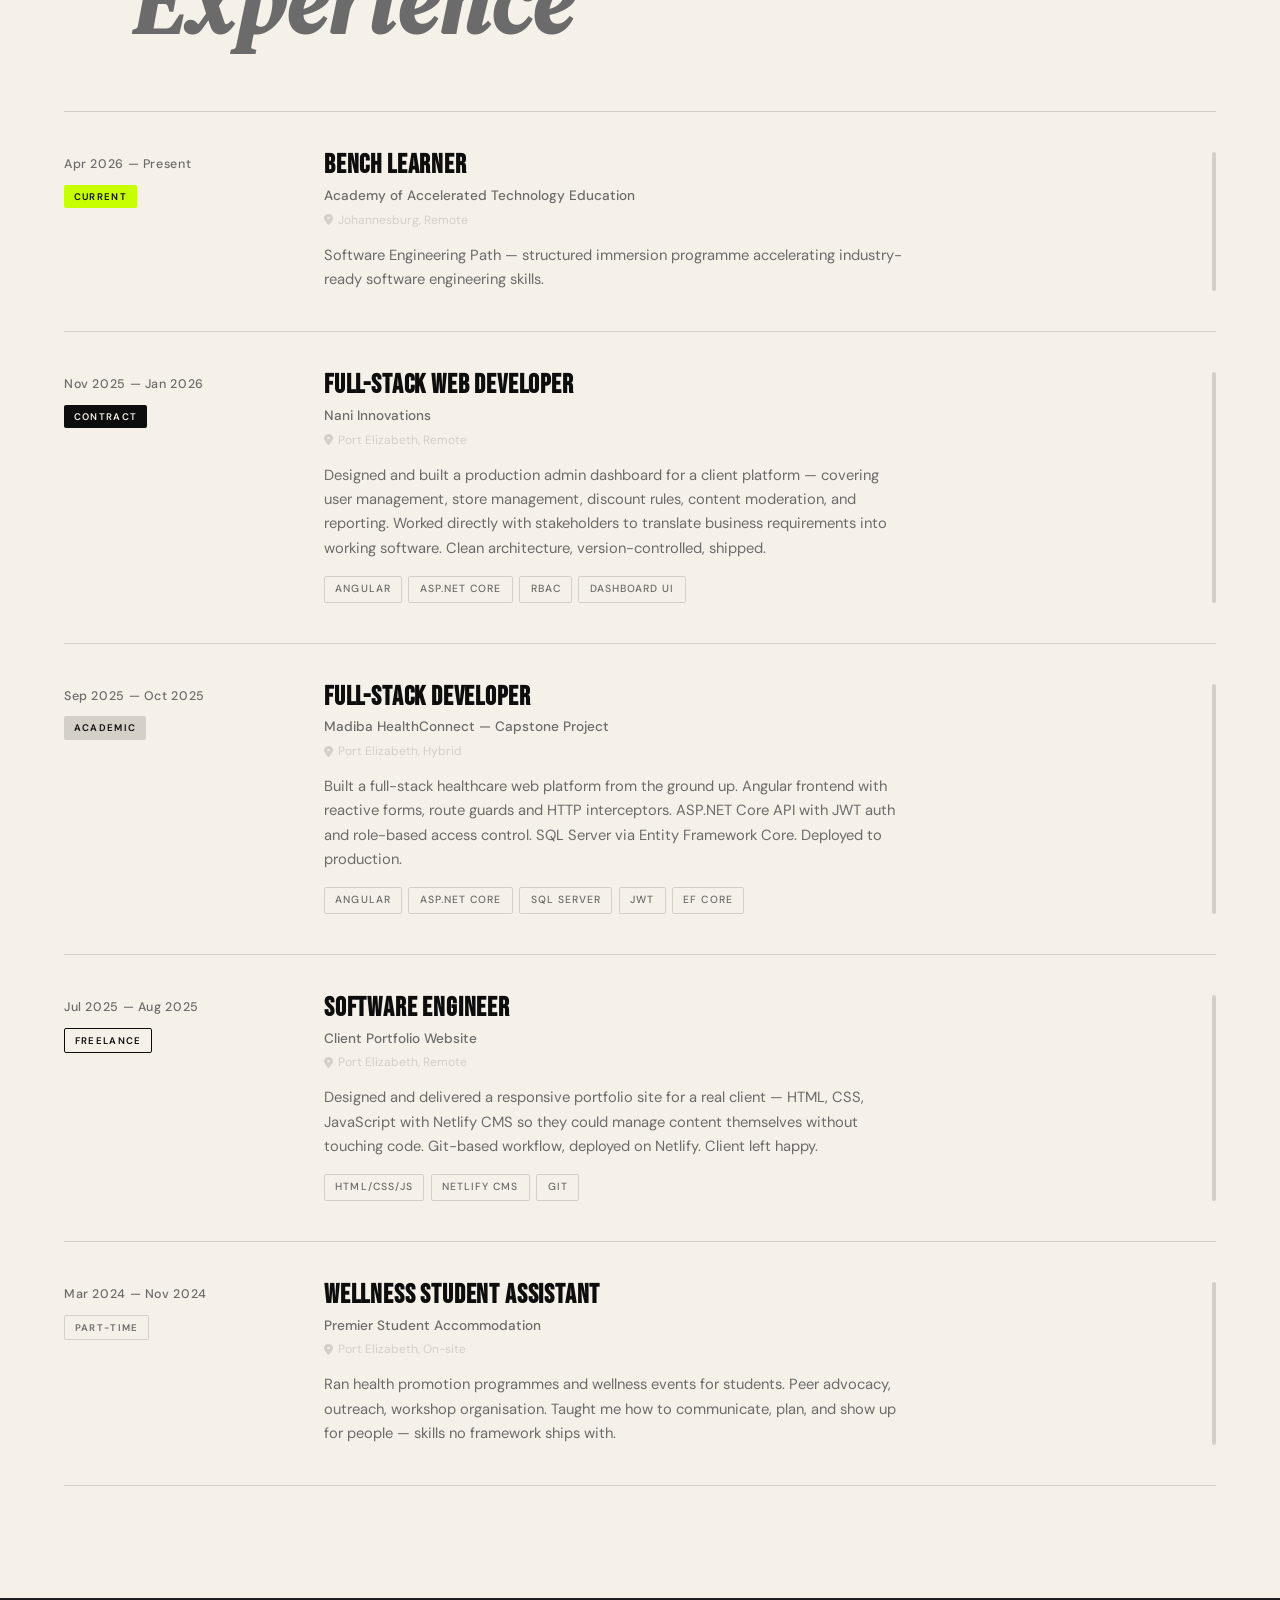
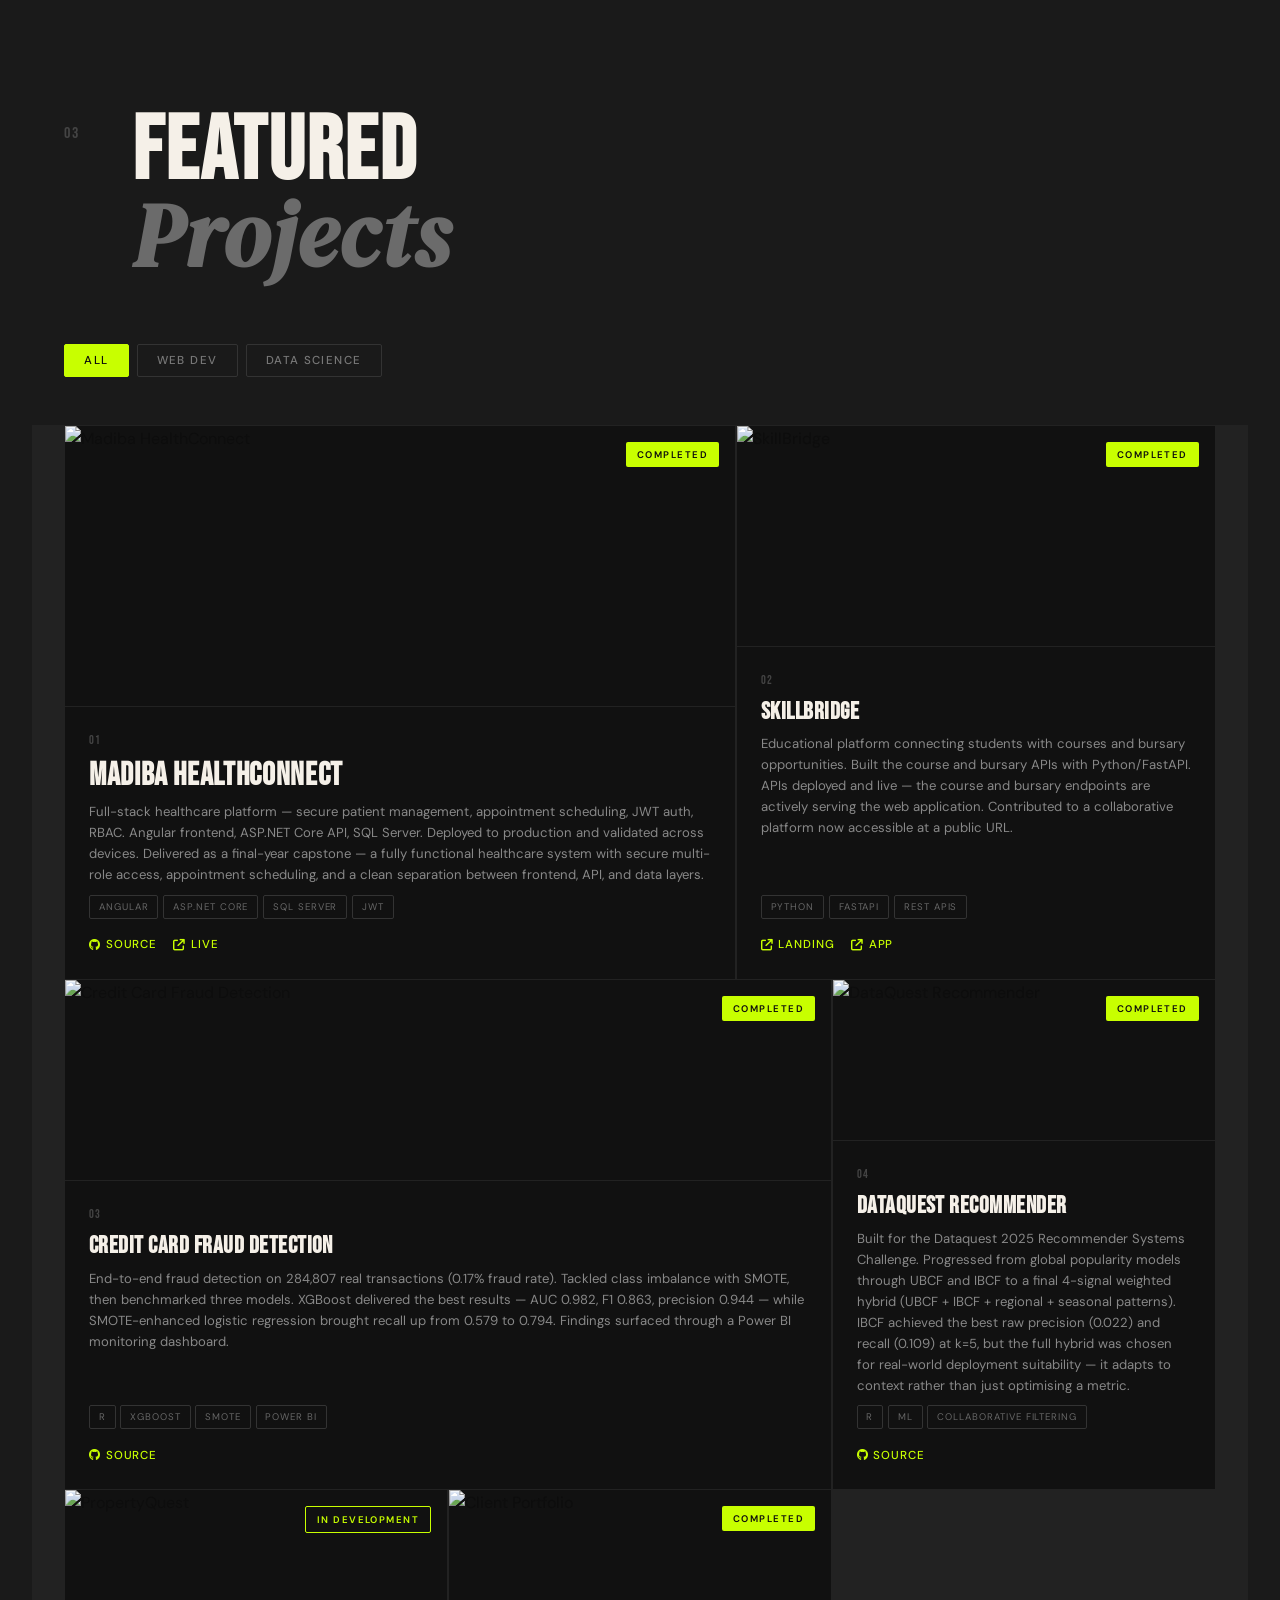
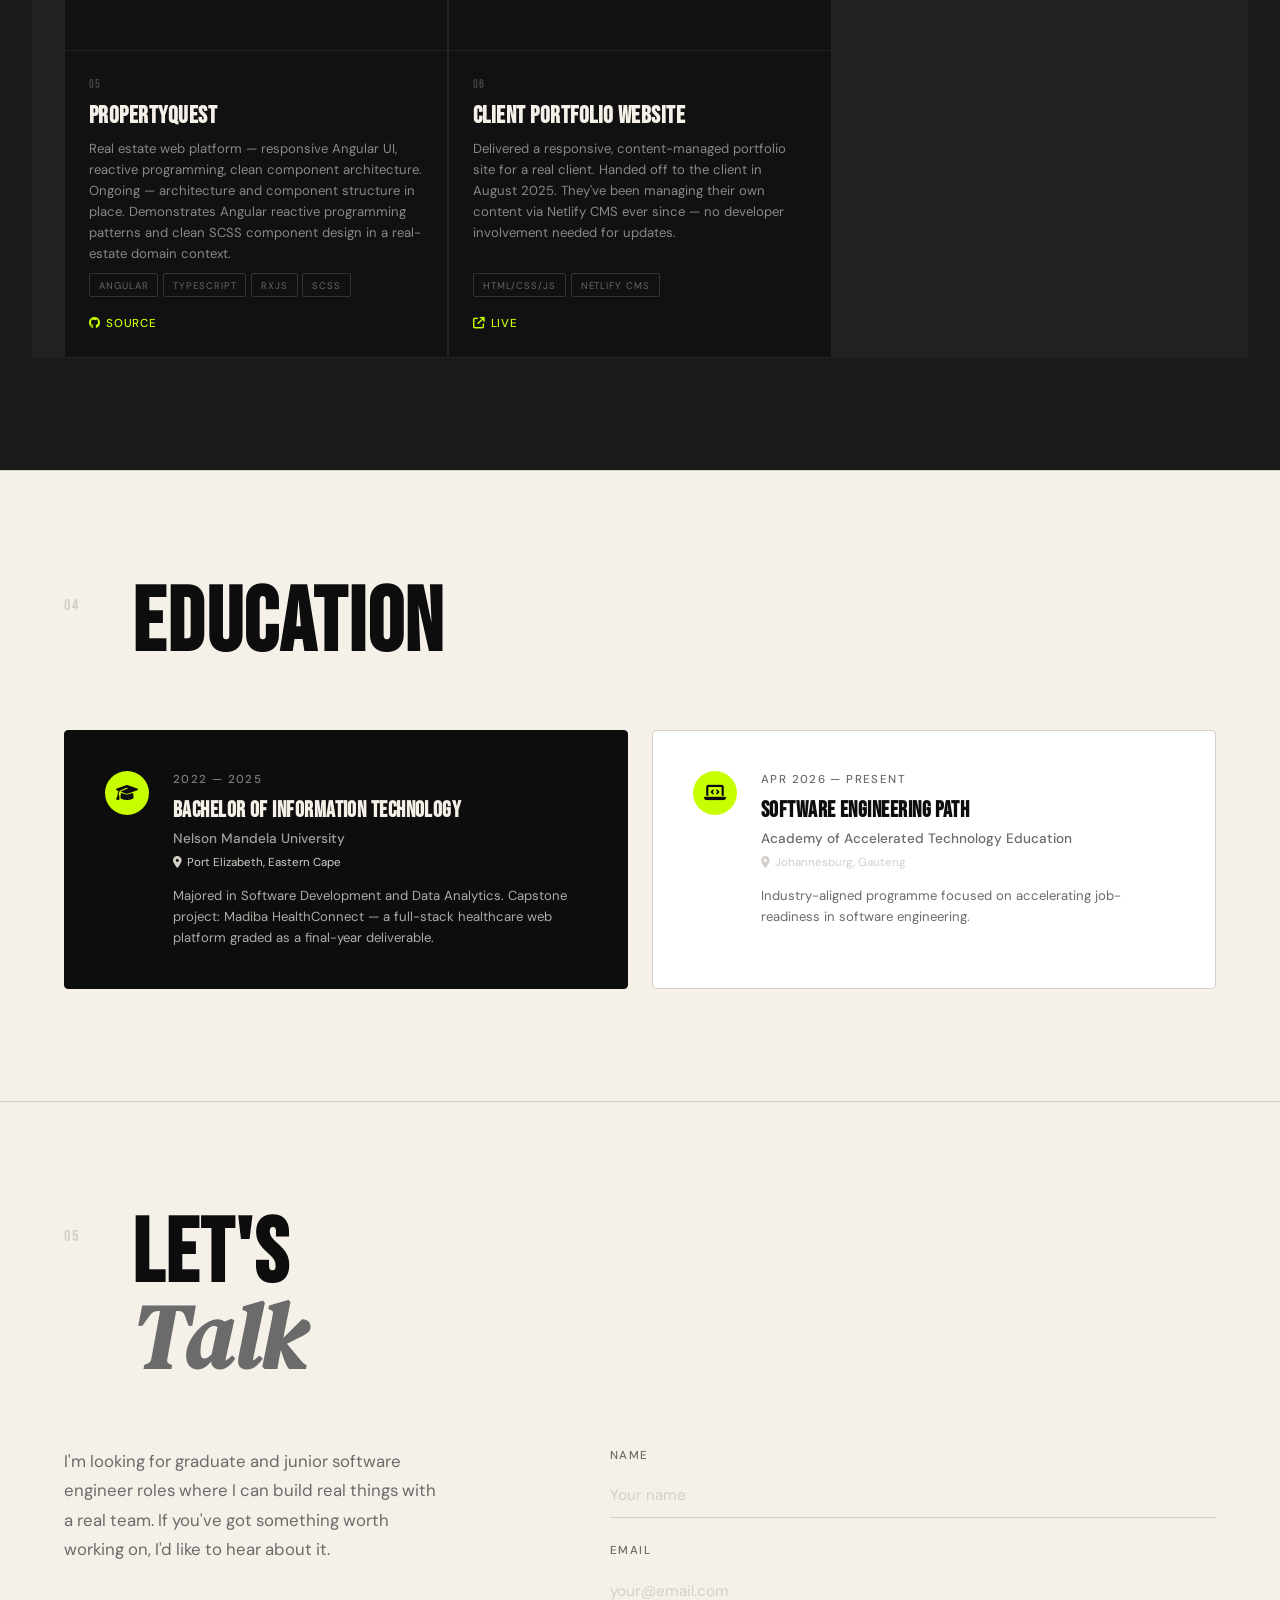
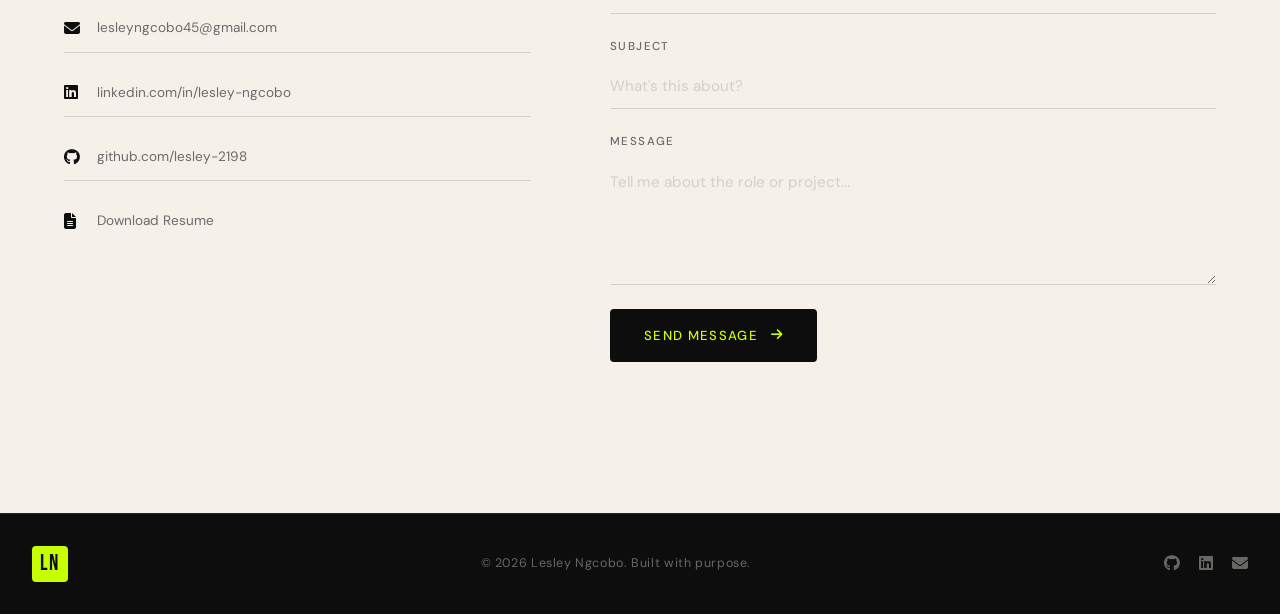
==== commit a6d36c33: "chore: added a few we designs - added few more web designs and converted profile image" ====
--- a/index.html
+++ b/index.html
@@ -147,7 +147,7 @@
 
             <div class="hero-photo-block">
                 <div class="photo-frame">
-                    <img src="files/lezz.jpg" alt="Lesley Ngcobo" class="hero-photo">
+                    <img src="files/lezz.webp" alt="Lesley Ngcobo" class="hero-photo">
                     <div class="photo-label">Graduate · JHB · ZA</div>
                 </div>
                 <div class="hero-tag-stack">
@@ -159,7 +159,7 @@
             </div>
 
             <div class="hero-intro">
-                <p>I build web applications that work — clean architecture, secure APIs, and UIs that don't fight the user. Based in Johannesburg, polishing my craft, and always building something.</p>
+                <p>I build web applications that work — clean architecture, secure APIs, and UIs that don't fight the user. Based in Johannesburg, studying Software Engineering, and always building something.</p>
                 <div class="hero-cta">
                     <a href="files/Lesley Ngcobo - Resume.pdf" class="btn-primary" download>Download CV <i class="fas fa-arrow-down"></i></a>
                     <a href="#projects" class="btn-ghost">See my work</a>
@@ -233,7 +233,6 @@
                     <span class="timeline-date">Apr 2026 — Present</span>
                     <span class="timeline-type type-current">Current</span>
                 </div>
-
                 <div class="timeline-content">
                     <h3 class="timeline-role">Bench Learner</h3>
                     <p class="timeline-company">Academy of Accelerated Technology Education</p>
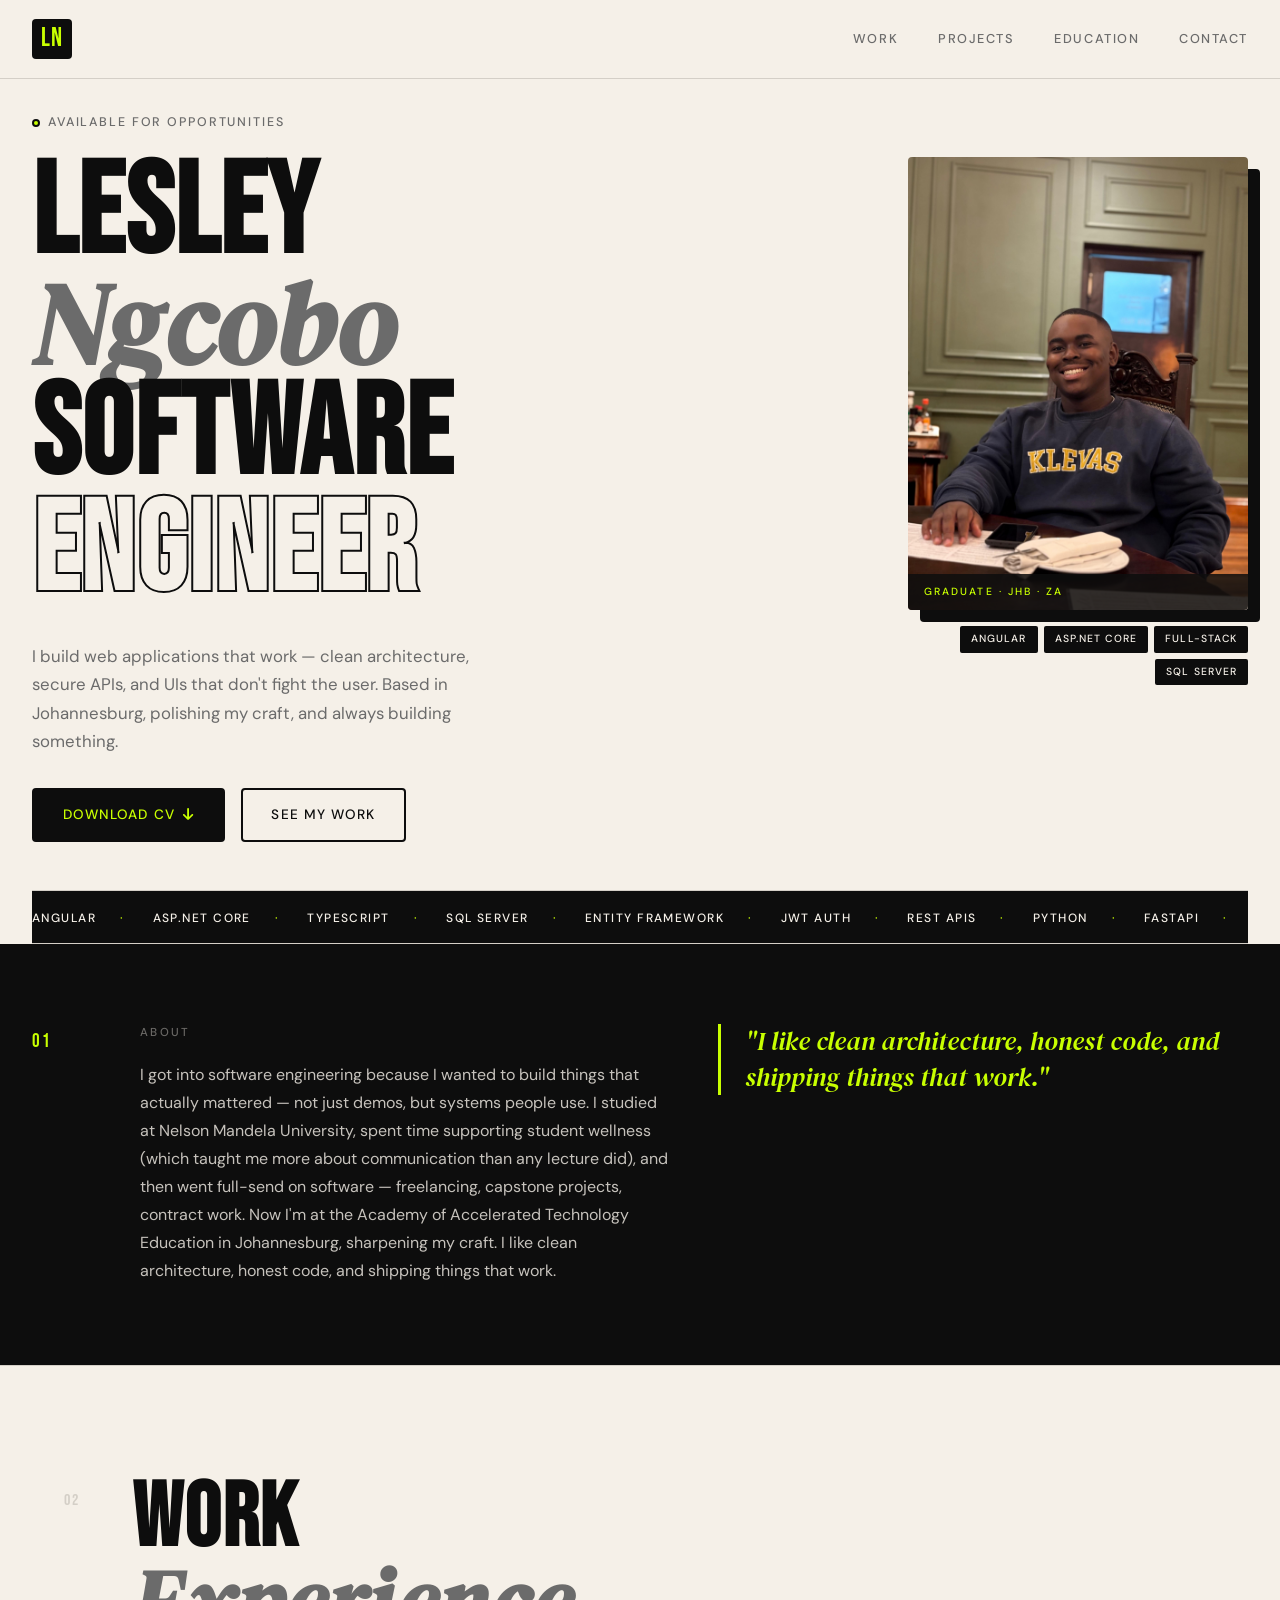
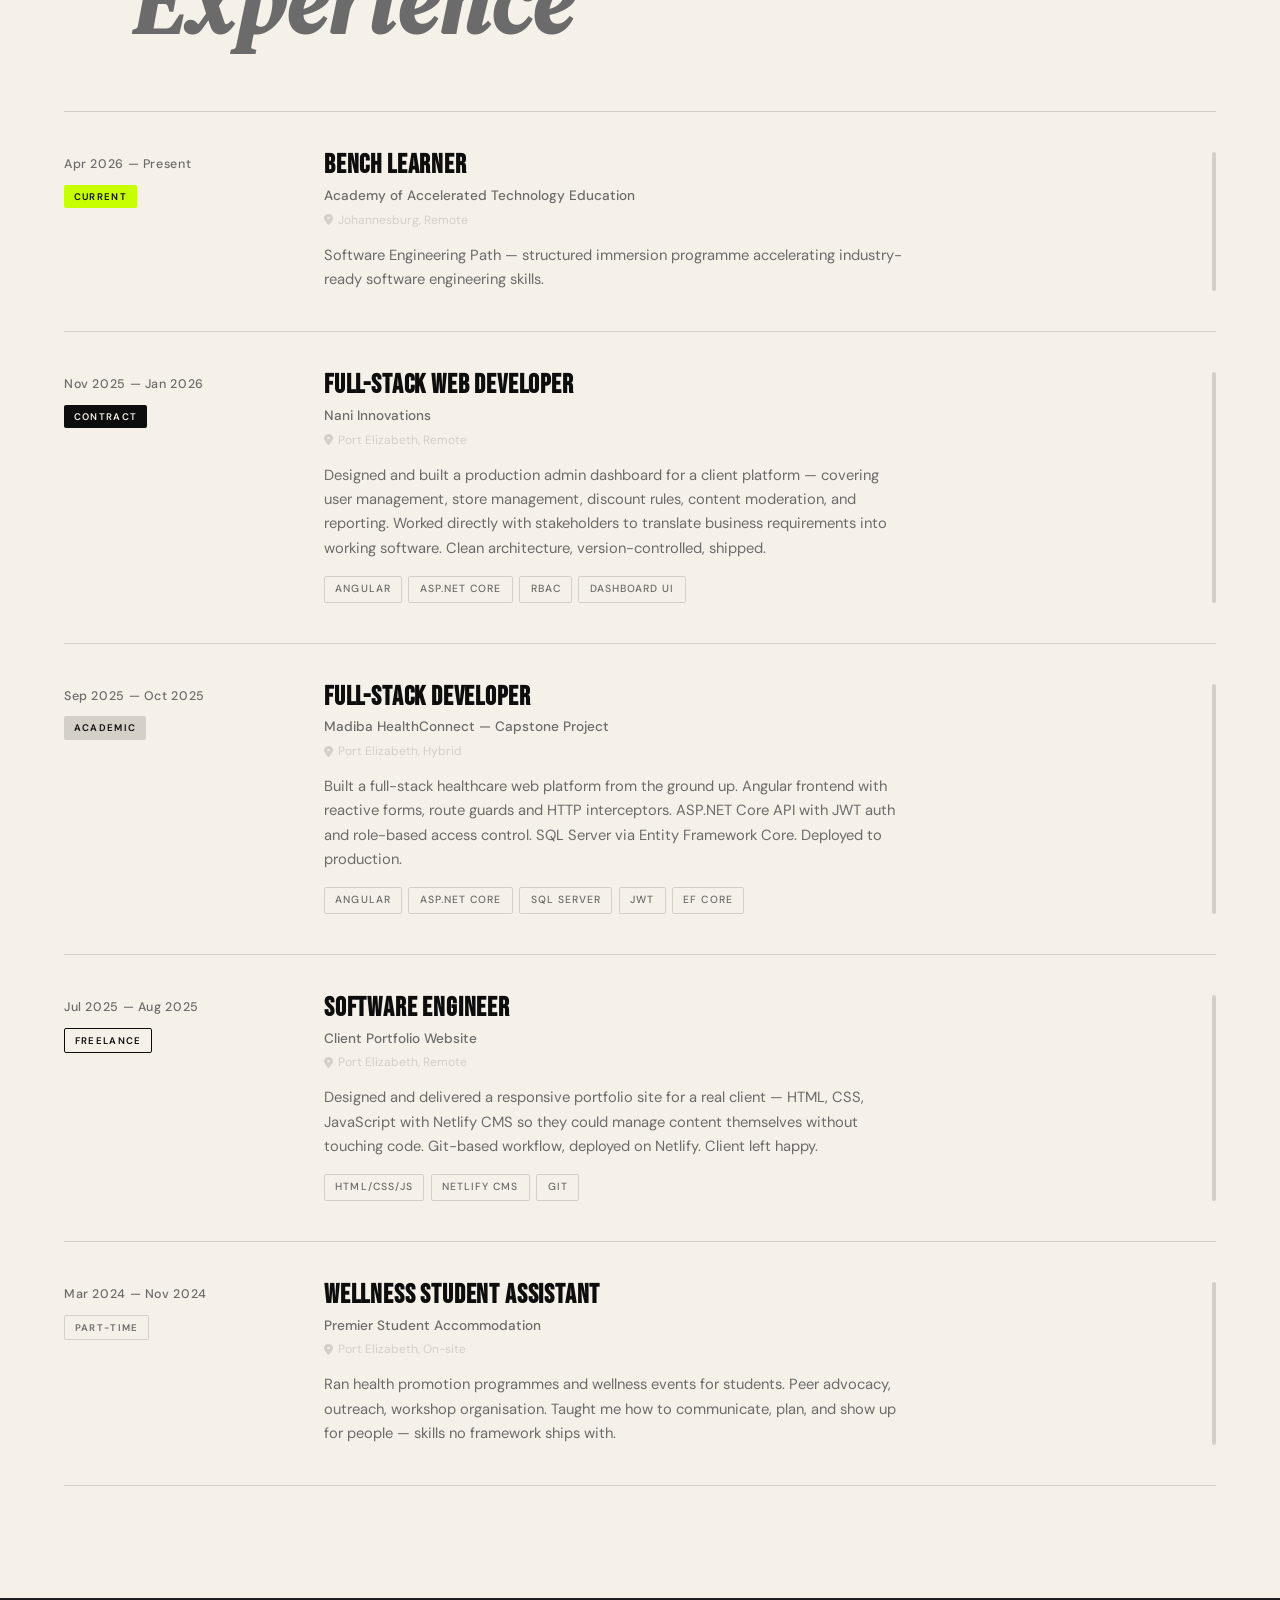
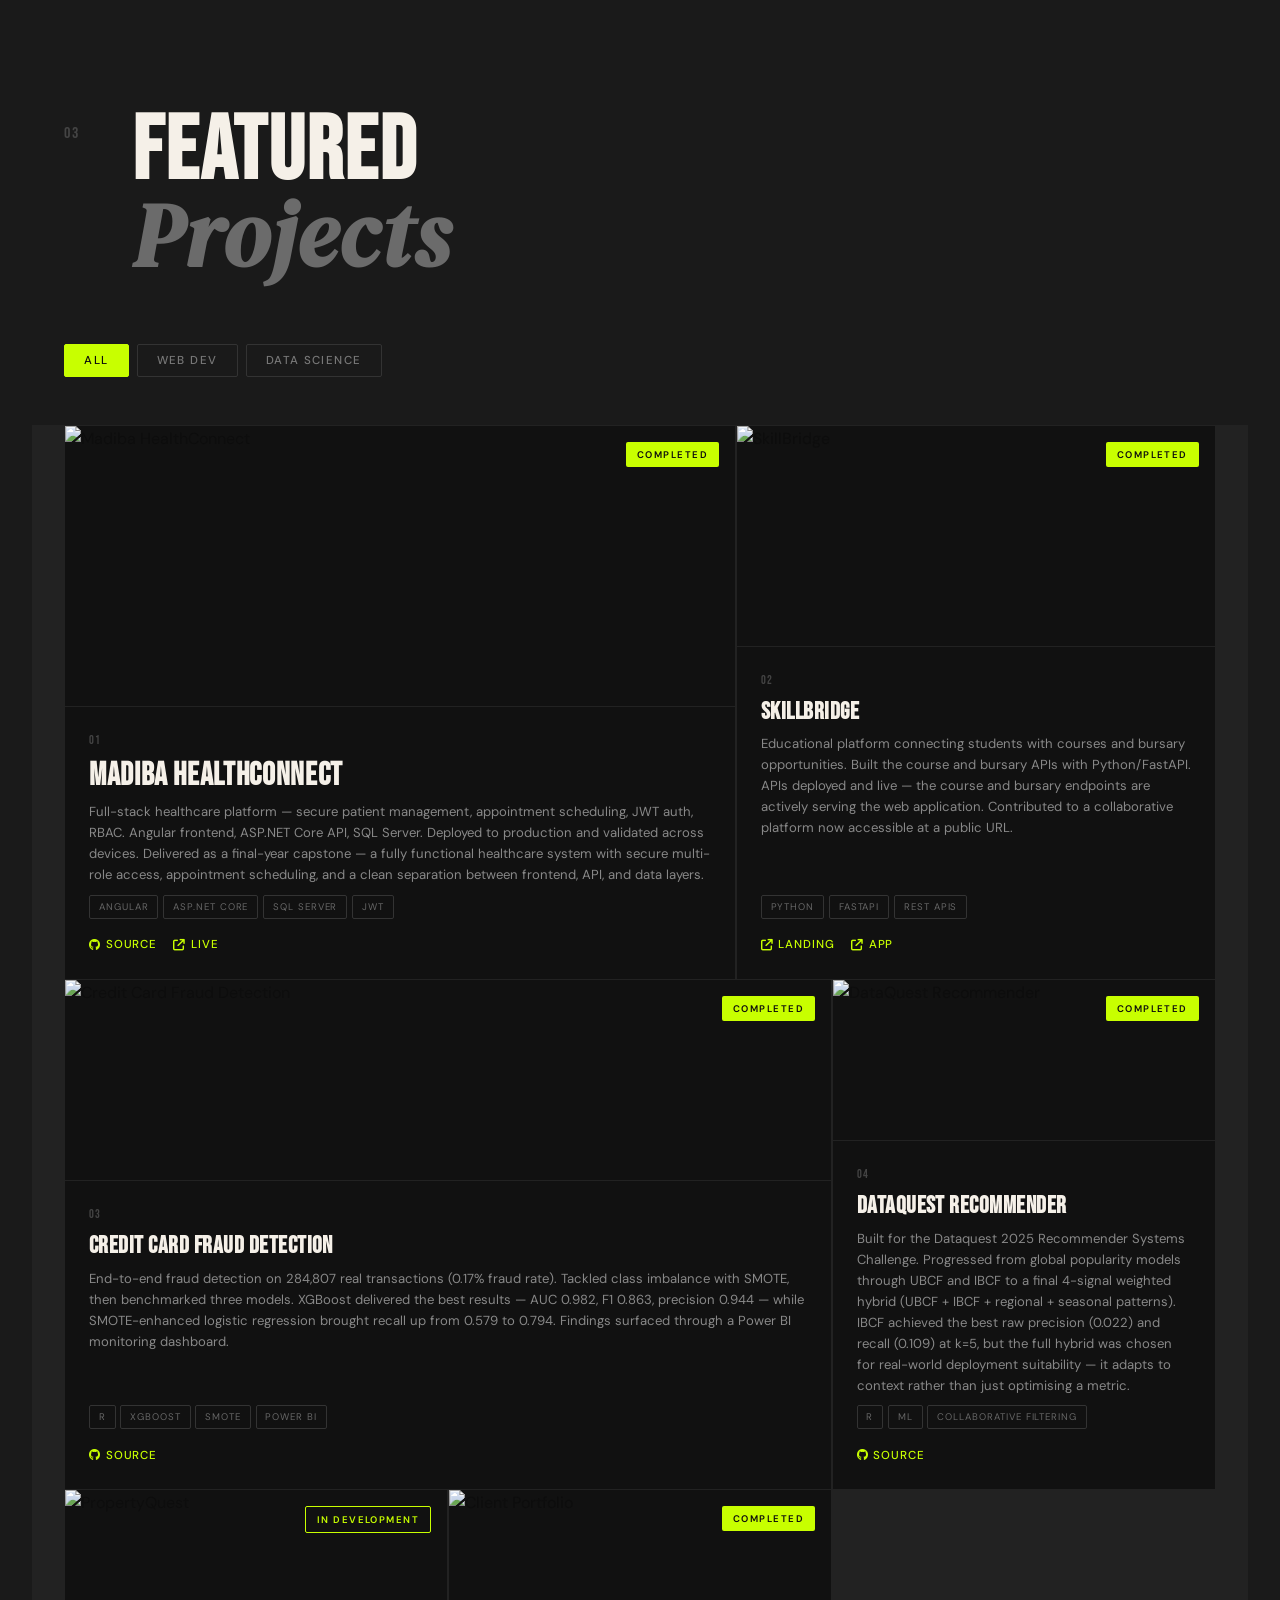
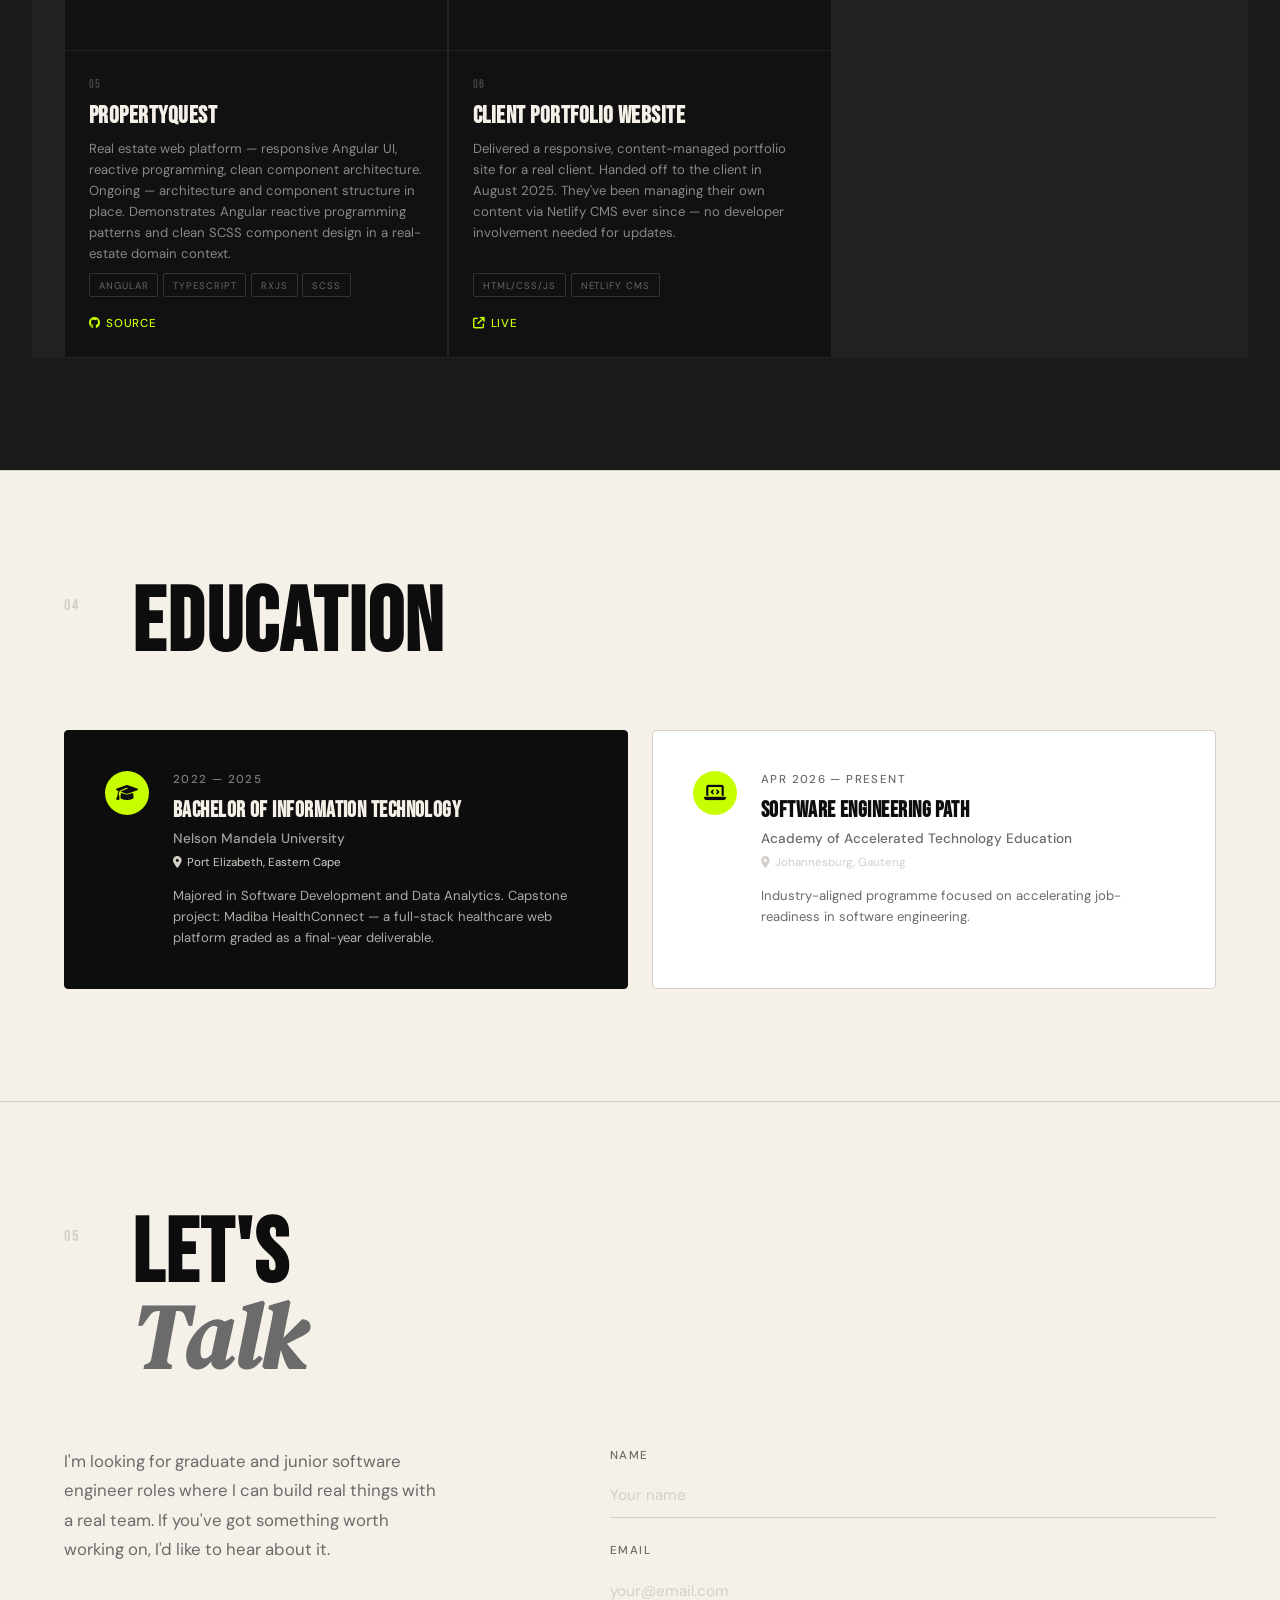
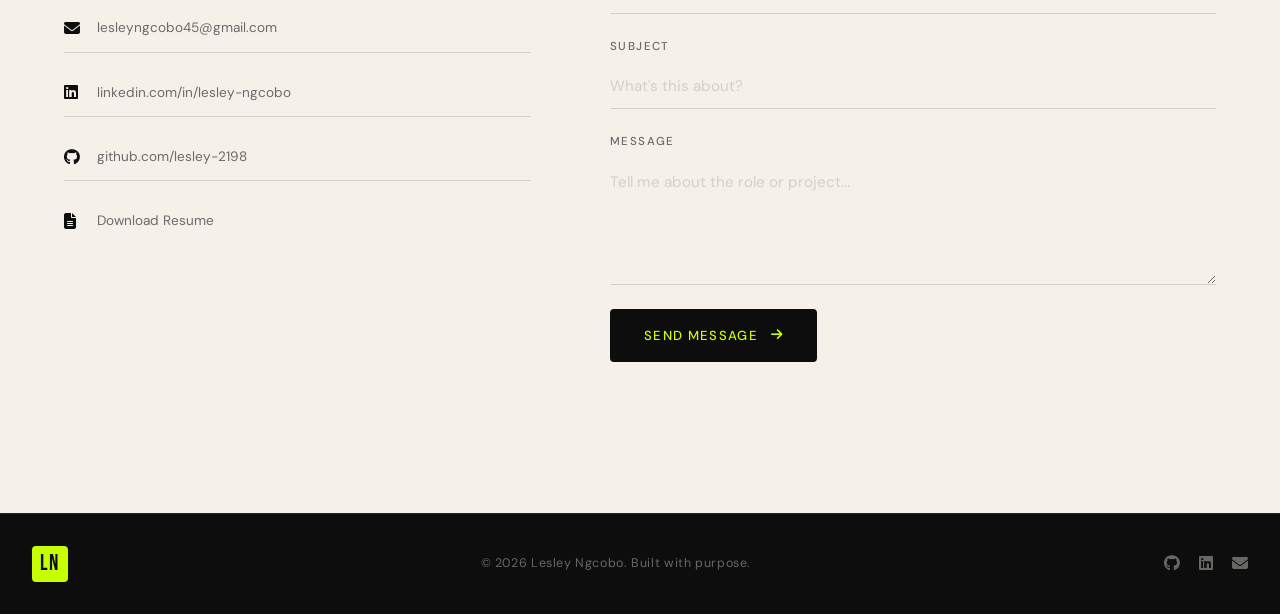
==== commit e1fa7a3e: "Merge branch 'main' of https://github.com/lesley-2198/lesley_portfolio" ====
--- a/index.html
+++ b/index.html
@@ -159,7 +159,7 @@
             </div>
 
             <div class="hero-intro">
-                <p>I build web applications that work — clean architecture, secure APIs, and UIs that don't fight the user. Based in Johannesburg, studying Software Engineering, and always building something.</p>
+                <p>I build web applications that work — clean architecture, secure APIs, and UIs that don't fight the user. Based in Johannesburg, polishing my craft, and always building something.</p>
                 <div class="hero-cta">
                     <a href="files/Lesley Ngcobo - Resume.pdf" class="btn-primary" download>Download CV <i class="fas fa-arrow-down"></i></a>
                     <a href="#projects" class="btn-ghost">See my work</a>
@@ -233,6 +233,7 @@
                     <span class="timeline-date">Apr 2026 — Present</span>
                     <span class="timeline-type type-current">Current</span>
                 </div>
+
                 <div class="timeline-content">
                     <h3 class="timeline-role">Bench Learner</h3>
                     <p class="timeline-company">Academy of Accelerated Technology Education</p>
